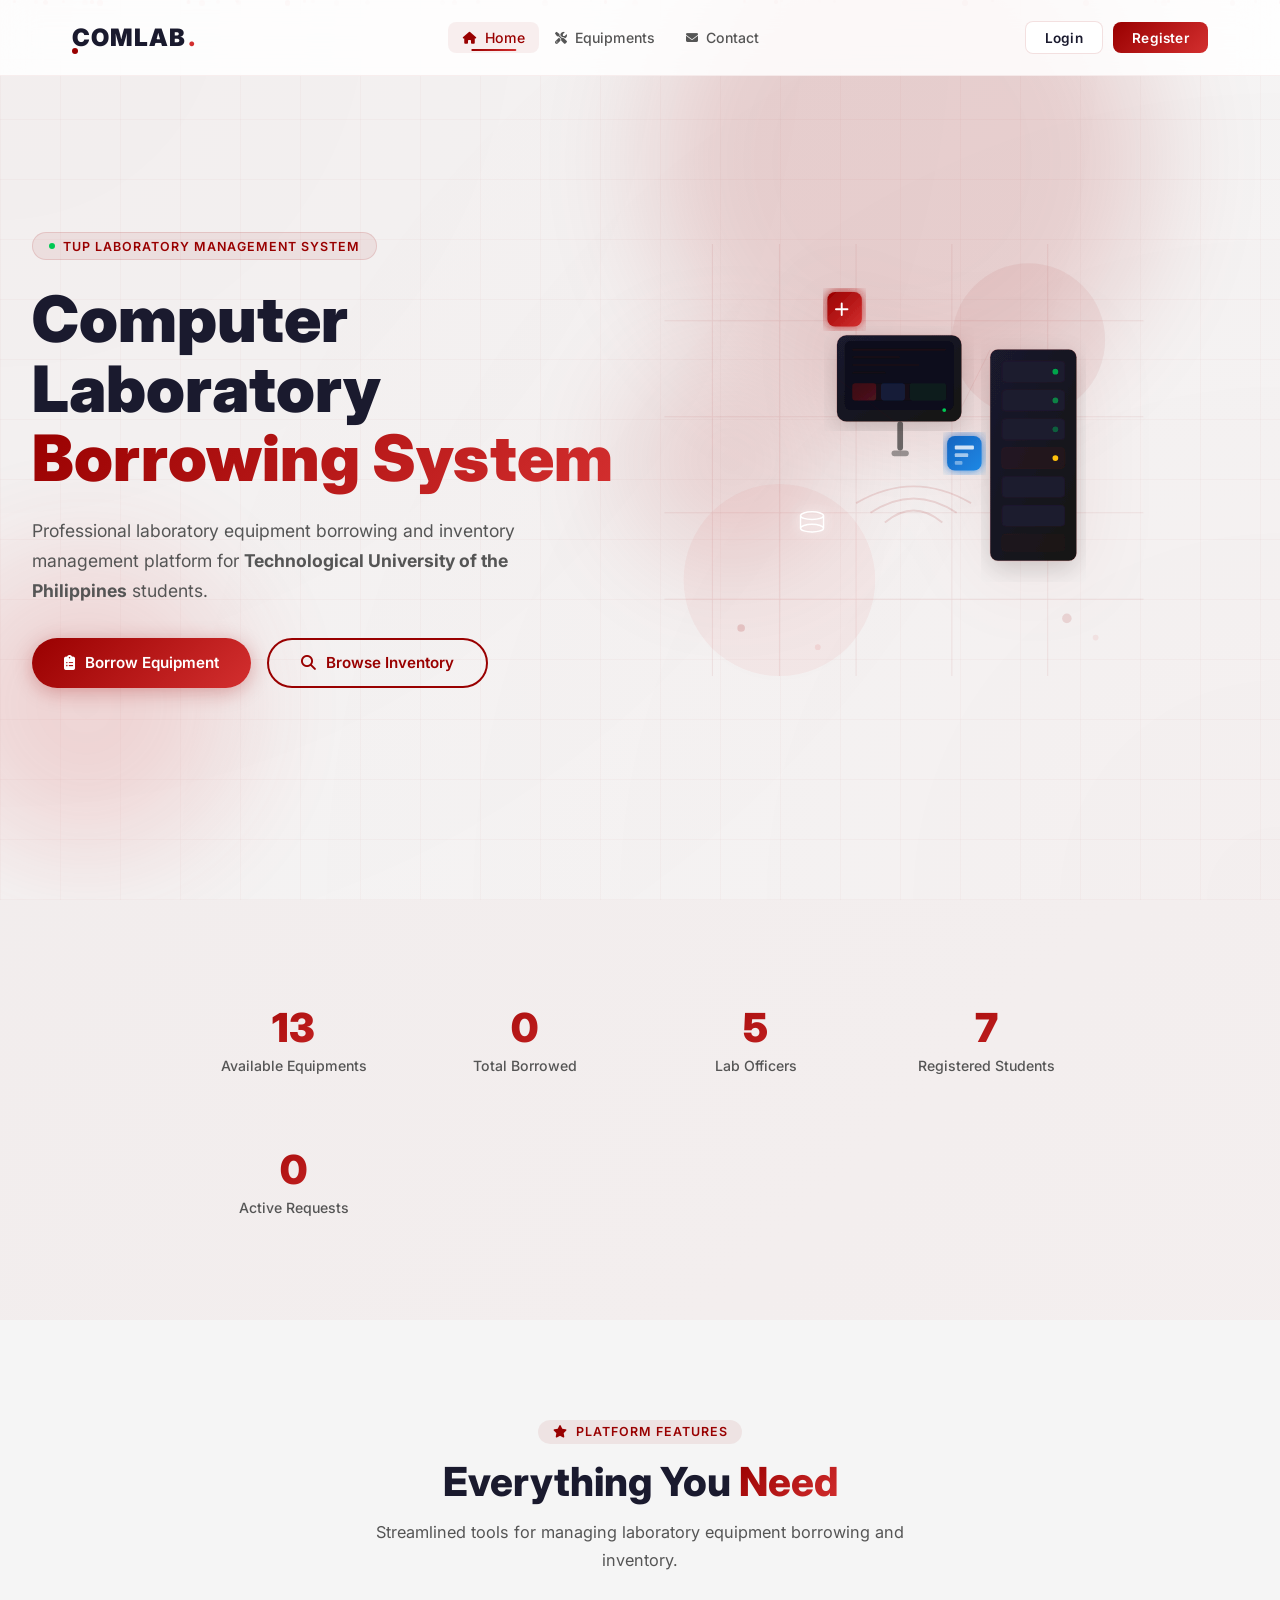
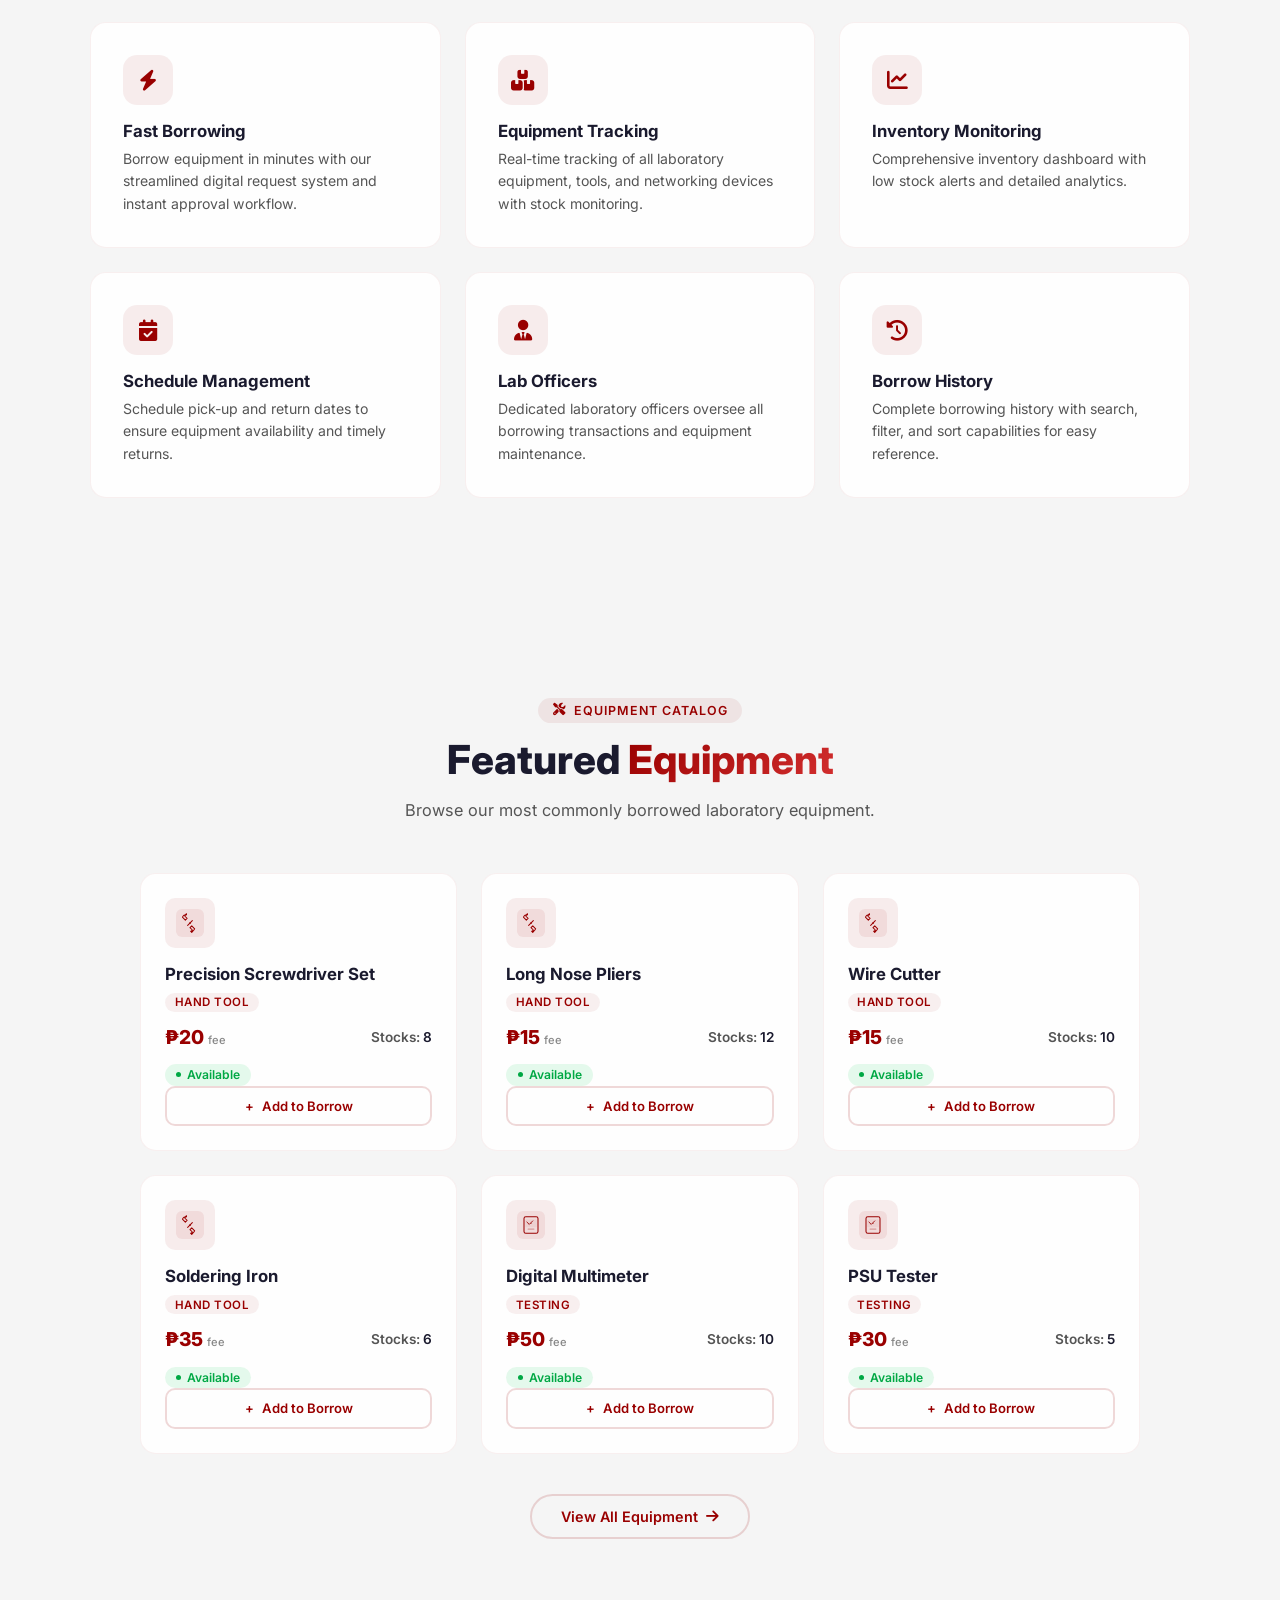
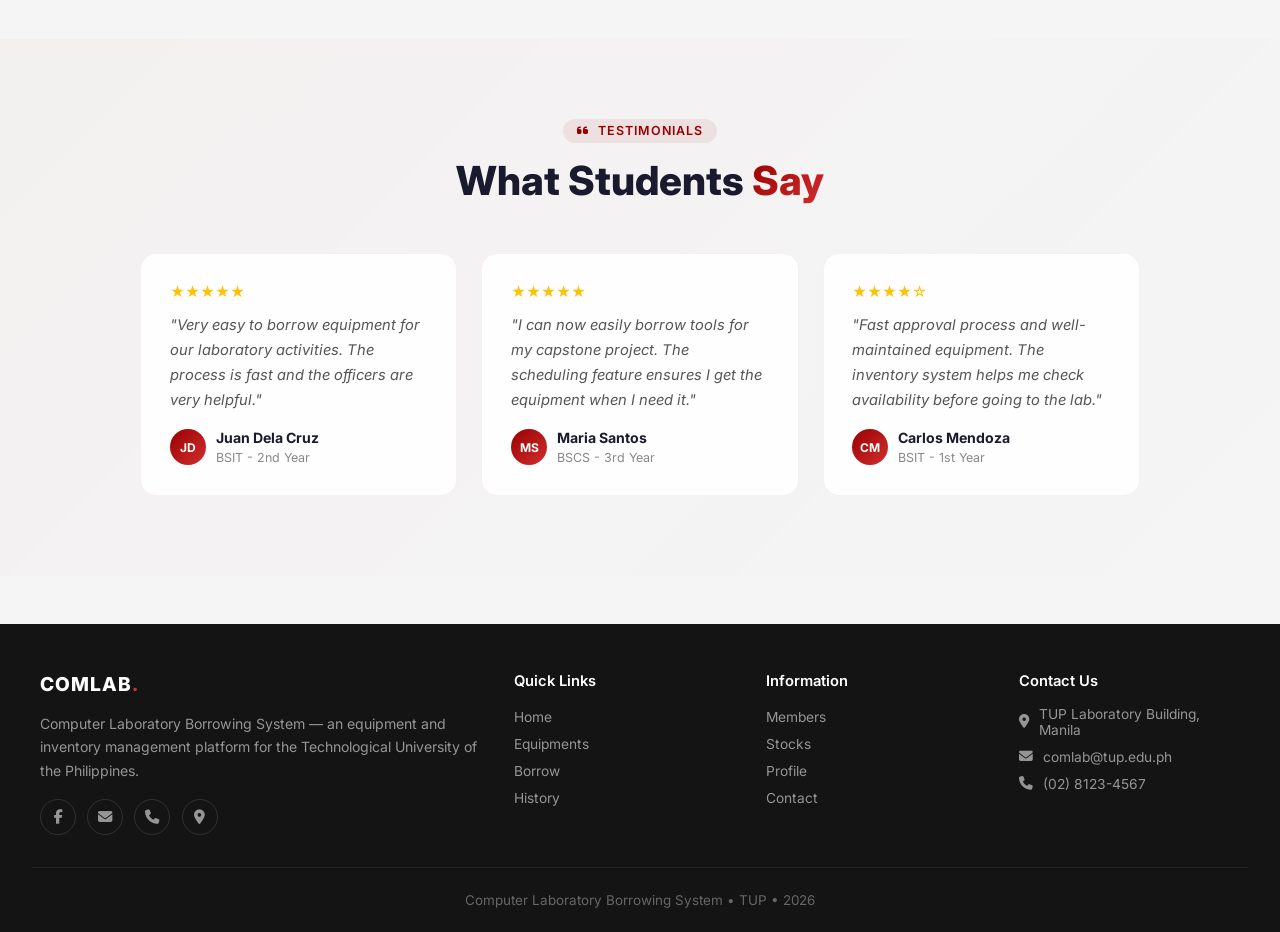
==== index.html @ 77e1fb32 "Premium navbar redesign: user dropdown, outline/filled buttons, no clock, nav-inner container" ====
<!DOCTYPE html>
<html lang="en">
<head>
  <meta charset="UTF-8" />
  <meta name="viewport" content="width=device-width, initial-scale=1.0" />
  <title>COMLAB - Computer Laboratory Borrowing System | TUP</title>
  <link rel="stylesheet" href="https://cdnjs.cloudflare.com/ajax/libs/font-awesome/6.5.1/css/all.min.css" />
  <link rel="stylesheet" href="css/style.css" />
  <link rel="stylesheet" href="css/animation.css" />
  <link rel="stylesheet" href="css/responsive.css" />
  <link rel="icon" type="image/svg+xml" href="data:image/svg+xml,<svg xmlns='http://www.w3.org/2000/svg' viewBox='0 0 32 32'><rect width='32' height='32' rx='6' fill='%23990000'/><text x='50%25' y='55%25' dominant-baseline='middle' text-anchor='middle' fill='white' font-size='18' font-weight='bold' font-family='Arial'>C</text></svg>" />
</head>
<body>
  <!-- LOADING SCREEN -->
  <div class="loading-screen">
    <div class="loading-logo">COMLAB<span>.</span></div>
    <div class="loading-bar-container"><div class="loading-bar"></div></div>
    <div class="loading-text">INITIALIZING SYSTEM...</div>
  </div>

  <!-- BACKGROUND -->
  <div class="circuit-bg"><div class="circuit-lines"></div></div>
  <div class="particles-container"></div>

  <!-- ===== NAVIGATION ===== -->
  <nav class="navbar">
    <div class="nav-inner">
      <a href="index.html" class="nav-logo">COMLAB<span>.</span></a>
      <ul class="nav-links" id="roleNav"></ul>
      <div class="nav-right">
        <button class="btn-login-outline" id="loginBtn">Login</button>
        <button class="btn-register-solid" id="registerBtn">Register</button>
        <div class="user-dropdown" id="userDropdown" style="display:none;">
          <button class="dropdown-trigger" id="dropdownTrigger">
            <span class="dropdown-avatar" id="userInitials">U</span>
            <span class="dropdown-name" id="userName">User</span>
            <i class="fas fa-chevron-down dropdown-chevron"></i>
          </button>
          <div class="dropdown-menu" id="dropdownMenu">
            <a class="dropdown-item" href="profile.html"><i class="fas fa-user"></i> Profile</a>
            <a class="dropdown-item" href="history.html"><i class="fas fa-history"></i> My History</a>
            <a class="dropdown-item" id="adminDashLink" href="admin.html" style="display:none;"><i class="fas fa-chart-pie"></i> Admin Dashboard</a>
            <div class="dropdown-divider"></div>
            <button class="dropdown-item danger" id="userLogout"><i class="fas fa-sign-out-alt"></i> Logout</button>
          </div>
        </div>
        <button class="nav-toggle" aria-label="Toggle menu"><span></span><span></span><span></span></button>
      </div>
    </div>
  </nav>

  <!-- ===== LOGIN MODAL ===== -->
  <div class="login-modal" id="loginModal">
    <div class="login-modal-content">
      <button class="login-close" id="loginClose">&times;</button>
      <div style="text-align:center;margin-bottom:1.2rem;">
        <div style="font-size:1.5rem;font-weight:900;letter-spacing:2px;">COMLAB<span style="color:var(--primary-light);">.</span></div>
        <p style="font-size:0.85rem;color:var(--text-secondary);margin-top:0.3rem;">Sign in to your account</p>
      </div>
      <div class="login-tabs">
        <button class="login-tab active" data-tab="student">Student</button>
        <button class="login-tab" data-tab="admin">Administrator</button>
      </div>
      <form class="login-form active" id="studentLoginForm">
        <div class="form-group"><label>TUP Student ID</label><input type="text" id="studentId" placeholder="e.g., TUP-23-1001" required /></div>
        <div class="form-group"><label>Password</label><input type="password" id="studentPassword" placeholder="Enter your password" required /></div>
        <div class="form-options"><label><input type="checkbox" checked /> Remember Me</label><a href="#">Forgot Password?</a></div>
        <div class="login-error" style="display:none;color:var(--danger);font-size:0.82rem;margin-bottom:0.8rem;text-align:center;"></div>
        <button type="submit" class="btn-submit" style="font-size:0.88rem;">Sign In <i class="fas fa-arrow-right"></i></button>
        <p style="text-align:center;font-size:0.78rem;color:var(--text-light);margin-top:0.8rem;">Demo: TUP-23-1001 / student123</p>
      </form>
      <form class="login-form" id="adminLoginForm">
        <div class="form-group"><label>Officer ID</label><input type="text" id="adminId" placeholder="e.g., ADMIN001" required /></div>
        <div class="form-group"><label>Password</label><input type="password" id="adminPassword" placeholder="Enter your password" required /></div>
        <div class="login-error" style="display:none;color:var(--danger);font-size:0.82rem;margin-bottom:0.8rem;text-align:center;"></div>
        <button type="submit" class="btn-submit" style="font-size:0.88rem;">Sign In <i class="fas fa-arrow-right"></i></button>
        <p style="text-align:center;font-size:0.78rem;color:var(--text-light);margin-top:0.8rem;">Demo: ADMIN001 / admin123</p>
      </form>
    </div>
  </div>

  <!-- ===== REGISTER MODAL ===== -->
  <div class="login-modal" id="registerModal">
    <div class="login-modal-content" style="max-width:520px;">
      <button class="login-close" id="registerClose">&times;</button>
      <div style="text-align:center;margin-bottom:1.2rem;">
        <div style="font-size:1.5rem;font-weight:900;letter-spacing:2px;">COMLAB<span style="color:var(--primary-light);">.</span></div>
        <p style="font-size:0.85rem;color:var(--text-secondary);margin-top:0.3rem;">Create your student account</p>
      </div>
      <form id="registerForm">
        <div style="display:grid;grid-template-columns:1fr 1fr;gap:0.6rem;">
          <div class="form-group"><label>First Name *</label><input type="text" name="firstName" placeholder="Juan" required /></div>
          <div class="form-group"><label>Middle Name</label><input type="text" name="middleName" placeholder="(optional)" /></div>
        </div>
        <div style="display:grid;grid-template-columns:1fr 1fr;gap:0.6rem;">
          <div class="form-group"><label>Last Name *</label><input type="text" name="lastName" placeholder="Dela Cruz" required /></div>
          <div class="form-group"><label>TUP Student ID *</label><input type="text" name="regStudentId" placeholder="TUP-23-1001" required /></div>
        </div>
        <div style="display:grid;grid-template-columns:1fr 1fr 1fr;gap:0.6rem;">
          <div class="form-group"><label>Course *</label><select name="course" required><option value="">Select</option><option>BSIT</option><option>BSCS</option><option>BSIS</option><option>BSCPE</option><option>BSECE</option></select></div>
          <div class="form-group"><label>Year Level *</label><select name="year" required><option value="">Select</option><option>1st Year</option><option>2nd Year</option><option>3rd Year</option><option>4th Year</option></select></div>
          <div class="form-group"><label>Section *</label><input type="text" name="section" placeholder="A" required /></div>
        </div>
        <div style="display:grid;grid-template-columns:1fr 1fr;gap:0.6rem;">
          <div class="form-group"><label>Email *</label><input type="email" name="email" placeholder="juandelacruz@tup.edu.ph" required /></div>
          <div class="form-group"><label>Contact Number *</label><input type="text" name="contact" placeholder="09123456789" required /></div>
        </div>
        <div style="display:grid;grid-template-columns:1fr 1fr;gap:0.6rem;">
          <div class="form-group"><label>Password *</label><input type="password" name="regPassword" placeholder="Create password" required /></div>
          <div class="form-group"><label>Confirm Password *</label><input type="password" name="regConfirmPassword" placeholder="Confirm password" required /></div>
        </div>
        <div class="login-error" id="registerError" style="display:none;color:var(--danger);font-size:0.82rem;margin-bottom:0.8rem;text-align:center;"></div>
        <button type="submit" class="btn-submit" style="font-size:0.88rem;">Create Account <i class="fas fa-user-plus"></i></button>
      </form>
    </div>
  </div>

  <!-- HERO (same as before) -->
  <section class="hero">
    <div class="hero-orb orb-1"></div>
    <div class="hero-orb orb-2"></div>
    <div class="hero-orb orb-3"></div>
    <div class="hero-content">
      <div class="hero-badge reveal"><span class="badge-dot"></span>TUP Laboratory Management System</div>
      <h1 class="hero-title reveal">Computer Laboratory<br /><span class="highlight">Borrowing System</span></h1>
      <p class="hero-subtitle reveal">Professional laboratory equipment borrowing and inventory management platform for <strong>Technological University of the Philippines</strong> students.</p>
      <div class="hero-buttons reveal">
        <a href="borrow.html" class="btn btn-primary btn-glow"><i class="fas fa-clipboard-list"></i> Borrow Equipment</a>
        <a href="equipments.html" class="btn btn-secondary"><i class="fas fa-search"></i> Browse Inventory</a>
      </div>
    </div>
    <div class="hero-illustration">
      <div class="ill-container">
        <img src="assets/hero-lab.svg" alt="Computer Laboratory" style="width:100%;height:100%;object-fit:contain;filter:drop-shadow(0 10px 40px rgba(153,0,0,0.08));" />
      </div>
    </div>
  </section>

  <!-- STATS, FEATURES, EQUIP PREVIEW, TESTIMONIALS (same as before) -->
  <section class="stats-section">
    <div class="stats-grid stagger-children">
      <div class="stat-item"><div class="stat-number"><span class="counter" data-target="15">0</span></div><div class="stat-label">Available Equipments</div></div>
      <div class="stat-item"><div class="stat-number"><span class="counter" data-target="0">0</span></div><div class="stat-label">Total Borrowed</div></div>
      <div class="stat-item"><div class="stat-number"><span class="counter" data-target="6">0</span></div><div class="stat-label">Lab Officers</div></div>
      <div class="stat-item"><div class="stat-number"><span class="counter" data-target="8">0</span></div><div class="stat-label">Registered Students</div></div>
      <div class="stat-item"><div class="stat-number"><span class="counter" data-target="0">0</span></div><div class="stat-label">Active Requests</div></div>
    </div>
  </section>

  <section class="features-section">
    <div class="section-header reveal"><div class="section-tag"><i class="fas fa-star"></i> Platform Features</div><h2 class="section-title">Everything You <span>Need</span></h2><p class="section-desc">Streamlined tools for managing laboratory equipment borrowing and inventory.</p></div>
    <div class="features-grid stagger-children">
      <div class="feature-card"><div class="fc-icon"><i class="fas fa-bolt"></i></div><h3>Fast Borrowing</h3><p>Borrow equipment in minutes with our streamlined digital request system and instant approval workflow.</p></div>
      <div class="feature-card"><div class="fc-icon"><i class="fas fa-boxes"></i></div><h3>Equipment Tracking</h3><p>Real-time tracking of all laboratory equipment, tools, and networking devices with stock monitoring.</p></div>
      <div class="feature-card"><div class="fc-icon"><i class="fas fa-chart-line"></i></div><h3>Inventory Monitoring</h3><p>Comprehensive inventory dashboard with low stock alerts and detailed analytics.</p></div>
      <div class="feature-card"><div class="fc-icon"><i class="fas fa-calendar-check"></i></div><h3>Schedule Management</h3><p>Schedule pick-up and return dates to ensure equipment availability and timely returns.</p></div>
      <div class="feature-card"><div class="fc-icon"><i class="fas fa-user-tie"></i></div><h3>Lab Officers</h3><p>Dedicated laboratory officers oversee all borrowing transactions and equipment maintenance.</p></div>
      <div class="feature-card"><div class="fc-icon"><i class="fas fa-history"></i></div><h3>Borrow History</h3><p>Complete borrowing history with search, filter, and sort capabilities for easy reference.</p></div>
    </div>
  </section>

  <section class="equip-preview">
    <div class="section-header reveal"><div class="section-tag"><i class="fas fa-tools"></i> Equipment Catalog</div><h2 class="section-title">Featured <span>Equipment</span></h2><p class="section-desc">Browse our most commonly borrowed laboratory equipment.</p></div>
    <div class="equip-preview-grid stagger-children" id="featuredEquipGrid"></div>
    <div style="text-align:center;" class="reveal"><a href="equipments.html" class="btn-view-more">View All Equipment <i class="fas fa-arrow-right"></i></a></div>
  </section>

  <section class="testimonials-section">
    <div class="section-header reveal"><div class="section-tag"><i class="fas fa-quote-left"></i> Testimonials</div><h2 class="section-title">What Students <span>Say</span></h2></div>
    <div class="testimonials-grid stagger-children">
      <div class="testimonial-card"><div class="stars">★★★★★</div><blockquote>"Very easy to borrow equipment for our laboratory activities. The process is fast and the officers are very helpful."</blockquote><div class="author"><div class="avatar">JD</div><div class="info"><strong>Juan Dela Cruz</strong><span>BSIT - 2nd Year</span></div></div></div>
      <div class="testimonial-card"><div class="stars">★★★★★</div><blockquote>"I can now easily borrow tools for my capstone project. The scheduling feature ensures I get the equipment when I need it."</blockquote><div class="author"><div class="avatar">MS</div><div class="info"><strong>Maria Santos</strong><span>BSCS - 3rd Year</span></div></div></div>
      <div class="testimonial-card"><div class="stars">★★★★☆</div><blockquote>"Fast approval process and well-maintained equipment. The inventory system helps me check availability before going to the lab."</blockquote><div class="author"><div class="avatar">CM</div><div class="info"><strong>Carlos Mendoza</strong><span>BSIT - 1st Year</span></div></div></div>
    </div>
  </section>

  <!-- MODAL -->
  <div class="modal-overlay" id="modalOverlay">
    <div class="modal-content"><div class="modal-icon">✓</div><h2 class="modal-title">Success!</h2><p class="modal-message">Operation completed successfully.</p><button class="modal-btn">Okay</button></div>
  </div>

  <!-- FOOTER -->
  <footer class="footer">
    <div class="footer-content">
      <div class="footer-col"><h3>COMLAB<span>.</span></h3><p>Computer Laboratory Borrowing System — an equipment and inventory management platform for the Technological University of the Philippines.</p><div class="footer-social"><a href="#" aria-label="Facebook"><i class="fab fa-facebook-f"></i></a><a href="#" aria-label="Email"><i class="fas fa-envelope"></i></a><a href="#" aria-label="Phone"><i class="fas fa-phone"></i></a><a href="#" aria-label="Location"><i class="fas fa-map-marker-alt"></i></a></div></div>
      <div class="footer-col"><h4>Quick Links</h4><ul><li><a href="index.html">Home</a></li><li><a href="equipments.html">Equipments</a></li><li><a href="borrow.html">Borrow</a></li><li><a href="history.html">History</a></li></ul></div>
      <div class="footer-col"><h4>Information</h4><ul><li><a href="members.html">Members</a></li><li><a href="stocks.html">Stocks</a></li><li><a href="profile.html">Profile</a></li><li><a href="#">Contact</a></li></ul></div>
      <div class="footer-col"><h4>Contact Us</h4><div class="footer-contact-item"><i class="fas fa-map-marker-alt"></i><span>TUP Laboratory Building, Manila</span></div><div class="footer-contact-item"><i class="fas fa-envelope"></i><span>comlab@tup.edu.ph</span></div><div class="footer-contact-item"><i class="fas fa-phone"></i><span>(02) 8123-4567</span></div></div>
    </div>
    <div class="footer-bottom"><p>Computer Laboratory Borrowing System &bull; TUP &bull; 2026</p></div>
  </footer>

  <script src="js/svg-loader.js"></script>
  <script src="js/effects.js"></script>
  <script src="js/inventory.js"></script>
  <script src="js/auth.js"></script>
  <script src="js/borrow.js"></script>
  <script src="js/app.js"></script>
  <script>
    document.addEventListener('DOMContentLoaded', async function() {
      await inventory.loadEquipments();
      const grid = document.getElementById('featuredEquipGrid');
      inventory.renderEquipments(grid, inventory.equipments.slice(0, 6));
      const stats = inventory.getStats();
      const pending = inventory.borrowHistory.filter(r => r.status === 'Pending').length;

      document.querySelectorAll('.stats-section .counter').forEach(c => {
        const id = c.closest('.stat-item')?.querySelector('.stat-label')?.textContent?.trim();
        let target = 0;
        if (id === 'Available Equipments') target = stats.available;
        else if (id === 'Total Borrowed') target = pending;
        else if (id === 'Lab Officers') target = 6;
        else if (id === 'Registered Students') target = 8;
        else if (id === 'Active Requests') target = pending;
        c.setAttribute('data-target', target);
      });

      document.querySelectorAll('.stats-section .counter').forEach(counter => {
        const target = parseInt(counter.getAttribute('data-target')) || 0;
        let current = 0, duration = 2000, start = performance.now();
        function update(now) {
          const elapsed = now - start, progress = Math.min(elapsed / duration, 1);
          const eased = 1 - Math.pow(1 - progress, 3);
          current = Math.floor(eased * target);
          counter.textContent = current.toLocaleString();
          if (progress < 1) requestAnimationFrame(update);
          else counter.textContent = target.toLocaleString();
        }
        requestAnimationFrame(update);
      });
    });
  </script>
</body>
</html>
---- css/style.css ----
/* ============================================
   COMPUTER LABORATORY BORROWING SYSTEM
   Main Stylesheet - Premium v2
   ============================================ */

@import url('https://fonts.googleapis.com/css2?family=Inter:wght@300;400;500;600;700;800;900&family=JetBrains+Mono:wght@400;500;600&display=swap');

:root {
  --primary: #990000;
  --primary-dark: #660000;
  --primary-light: #d32f2f;
  --primary-rgb: 153, 0, 0;
  --accent: #FFFFFF;
  --bg: #f5f5f5;
  --bg-dark: #141414;
  --card-bg: rgba(255, 255, 255, 0.88);
  --glass-bg: rgba(255, 255, 255, 0.12);
  --glass-border: rgba(255, 255, 255, 0.2);
  --glass-shadow: rgba(153, 0, 0, 0.12);
  --text-primary: #1a1a2e;
  --text-secondary: #555;
  --text-light: #888;
  --success: #00c853;
  --warning: #ffc107;
  --danger: #ff1744;
  --gradient-1: linear-gradient(135deg, #990000, #d32f2f);
  --gradient-2: linear-gradient(135deg, rgba(153, 0, 0, 0.9), rgba(211, 47, 47, 0.7));
  --gradient-dark: linear-gradient(135deg, #141414, #1a1a2e);
  --neon-red: rgba(153, 0, 0, 0.25);
  --transition: all 0.3s cubic-bezier(0.4, 0, 0.2, 1);
  --radius: 16px;
  --radius-sm: 10px;
  --radius-xs: 6px;
  --shadow-sm: 0 2px 8px rgba(0,0,0,0.06);
  --shadow-md: 0 4px 20px rgba(0,0,0,0.08);
  --shadow-lg: 0 8px 40px rgba(0,0,0,0.1);
  --shadow-glow: 0 4px 25px rgba(153, 0, 0, 0.25);
}

* {
  margin: 0;
  padding: 0;
  box-sizing: border-box;
}

html {
  scroll-behavior: smooth;
}

body {
  font-family: 'Inter', sans-serif;
  background: var(--bg);
  color: var(--text-primary);
  overflow-x: hidden;
  min-height: 100vh;
}

/* ===== LOADING SCREEN ===== */
.loading-screen {
  position: fixed;
  top: 0;
  left: 0;
  width: 100%;
  height: 100%;
  background: var(--bg-dark);
  display: flex;
  flex-direction: column;
  justify-content: center;
  align-items: center;
  z-index: 99999;
  transition: opacity 0.6s ease, visibility 0.6s ease;
}
.loading-screen.hidden {
  opacity: 0;
  visibility: hidden;
  pointer-events: none;
}
.loading-logo {
  font-size: 2.5rem;
  font-weight: 900;
  color: var(--accent);
  margin-bottom: 2rem;
  letter-spacing: 4px;
}
.loading-logo span {
  color: var(--primary-light);
}
.loading-bar-container {
  width: 280px;
  height: 4px;
  background: rgba(255,255,255,0.08);
  border-radius: 4px;
  overflow: hidden;
}
.loading-bar {
  height: 100%;
  width: 0%;
  background: var(--gradient-1);
  border-radius: 4px;
  animation: loadingProgress 1.8s ease-in-out forwards;
}
.loading-text {
  color: rgba(255,255,255,0.5);
  font-size: 0.85rem;
  margin-top: 1rem;
  font-weight: 300;
  letter-spacing: 2px;
}

/* ===== BACKGROUND EFFECTS ===== */
.circuit-bg {
  position: fixed;
  top: 0;
  left: 0;
  width: 100%;
  height: 100%;
  z-index: -1;
  pointer-events: none;
  overflow: hidden;
}
.circuit-bg::before {
  content: '';
  position: absolute;
  top: -50%;
  left: -50%;
  width: 200%;
  height: 200%;
  background-image:
    radial-gradient(circle at 25% 25%, rgba(var(--primary-rgb), 0.03) 0%, transparent 50%),
    radial-gradient(circle at 75% 75%, rgba(211, 47, 47, 0.03) 0%, transparent 50%);
  animation: circuitDrift 20s linear infinite;
}
.circuit-lines {
  position: absolute;
  inset: 0;
  background-image:
    linear-gradient(90deg, rgba(var(--primary-rgb), 0.025) 1px, transparent 1px),
    linear-gradient(0deg, rgba(var(--primary-rgb), 0.025) 1px, transparent 1px);
  background-size: 60px 60px;
}
.particles-container {
  position: fixed;
  inset: 0;
  z-index: -1;
  pointer-events: none;
}
.particle {
  position: absolute;
  width: 4px;
  height: 4px;
  background: var(--primary-light);
  border-radius: 50%;
  opacity: 0.25;
  animation: floatParticle linear infinite;
}

/* ===== NAVIGATION ===== */
.navbar {
  position: fixed;
  top: 0;
  left: 0;
  width: 100%;
  z-index: 1000;
  height: 76px;
  display: flex;
  align-items: center;
  justify-content: center;
  backdrop-filter: blur(18px);
  -webkit-backdrop-filter: blur(18px);
  background: rgba(255,255,255,0.85);
  border-bottom: 1px solid rgba(var(--primary-rgb), 0.06);
  transition: background 0.3s ease, box-shadow 0.3s ease;
}
.navbar.scrolled {
  background: rgba(255,255,255,0.92);
  box-shadow: 0 1px 30px rgba(0,0,0,0.06);
}

.nav-inner {
  width: 100%;
  max-width: 1200px;
  padding: 0 2rem;
  display: flex;
  align-items: center;
  justify-content: space-between;
  height: 100%;
}

.nav-logo {
  font-size: 1.5rem;
  font-weight: 900;
  color: var(--text-primary);
  letter-spacing: 1px;
  text-decoration: none;
  display: flex;
  align-items: center;
  gap: 2px;
  position: relative;
  transition: var(--transition);
}
.nav-logo span { color: var(--primary-light); }
.nav-logo::after {
  content: '';
  position: absolute;
  bottom: -2px;
  left: 0;
  width: 6px; height: 6px;
  background: var(--primary);
  border-radius: 50%;
  animation: pulse-dot 2s ease-in-out infinite;
  transition: var(--transition);
}
.nav-logo:hover::after {
  box-shadow: 0 0 12px rgba(var(--primary-rgb), 0.5);
}

.nav-links {
  display: flex;
  list-style: none;
  gap: 2px;
  margin: 0;
  padding: 0;
}
.nav-links li { margin: 0; }
.nav-links a {
  color: var(--text-secondary);
  text-decoration: none;
  font-size: 0.88rem;
  font-weight: 500;
  padding: 0.45rem 0.9rem;
  border-radius: 8px;
  transition: background 0.2s ease, color 0.2s ease;
  position: relative;
  display: flex;
  align-items: center;
  gap: 4px;
}
.nav-links a::after {
  content: '';
  position: absolute;
  bottom: 2px;
  left: 50%;
  transform: translateX(-50%);
  width: 0;
  height: 2px;
  background: var(--gradient-1);
  transition: width 0.25s ease;
  border-radius: 2px;
}
.nav-links a:hover::after,
.nav-links a.active::after { width: 50%; }
.nav-links a:hover,
.nav-links a.active {
  color: var(--primary);
  background: rgba(var(--primary-rgb), 0.06);
}

.nav-right {
  display: flex;
  align-items: center;
  gap: 10px;
  flex-shrink: 0;
}

.btn-login-outline {
  padding: 0.45rem 1.2rem;
  background: white;
  color: var(--text-primary);
  border: 1.5px solid rgba(var(--primary-rgb), 0.12);
  border-radius: 8px;
  font-size: 0.85rem;
  font-weight: 600;
  cursor: pointer;
  transition: all 0.2s ease;
  font-family: 'Inter', sans-serif;
  letter-spacing: 0.2px;
}
.btn-login-outline:hover {
  border-color: var(--primary);
  color: var(--primary);
  box-shadow: 0 2px 8px rgba(var(--primary-rgb), 0.08);
}

.btn-register-solid {
  padding: 0.45rem 1.2rem;
  background: var(--gradient-1);
  color: white;
  border: none;
  border-radius: 8px;
  font-size: 0.85rem;
  font-weight: 600;
  cursor: pointer;
  transition: all 0.2s ease;
  font-family: 'Inter', sans-serif;
  letter-spacing: 0.2px;
}
.btn-register-solid:hover {
  transform: translateY(-1px);
  box-shadow: 0 4px 15px rgba(var(--primary-rgb), 0.3);
}

/* ===== USER DROPDOWN ===== */
.user-dropdown {
  position: relative;
}
.dropdown-trigger {
  display: flex;
  align-items: center;
  gap: 8px;
  padding: 0.3rem 0.3rem 0.3rem 0.3rem;
  background: rgba(var(--primary-rgb), 0.06);
  border: none;
  border-radius: 50px;
  cursor: pointer;
  transition: background 0.2s ease;
  font-family: 'Inter', sans-serif;
}
.dropdown-trigger:hover {
  background: rgba(var(--primary-rgb), 0.1);
}
.dropdown-avatar {
  width: 30px;
  height: 30px;
  border-radius: 50%;
  background: var(--gradient-1);
  display: flex;
  align-items: center;
  justify-content: center;
  color: white;
  font-size: 0.7rem;
  font-weight: 700;
  flex-shrink: 0;
  overflow: hidden;
}
.dropdown-name {
  font-size: 0.85rem;
  font-weight: 600;
  color: var(--text-primary);
  max-width: 100px;
  overflow: hidden;
  text-overflow: ellipsis;
  white-space: nowrap;
}
.dropdown-chevron {
  font-size: 0.65rem;
  color: var(--text-light);
  margin-right: 6px;
  transition: transform 0.25s ease;
}
.dropdown-trigger.open .dropdown-chevron {
  transform: rotate(180deg);
}

.dropdown-menu {
  position: absolute;
  top: calc(100% + 8px);
  right: 0;
  min-width: 200px;
  background: white;
  border-radius: 12px;
  box-shadow: 0 10px 40px rgba(0,0,0,0.12);
  border: 1px solid rgba(var(--primary-rgb), 0.06);
  padding: 0.4rem;
  opacity: 0;
  visibility: hidden;
  transform: translateY(-6px);
  transition: all 0.2s ease;
  z-index: 1001;
}
.dropdown-menu.open {
  opacity: 1;
  visibility: visible;
  transform: translateY(0);
}
.dropdown-item {
  display: flex;
  align-items: center;
  gap: 10px;
  padding: 0.6rem 0.8rem;
  border-radius: 8px;
  font-size: 0.85rem;
  color: var(--text-secondary);
  text-decoration: none;
  transition: all 0.15s ease;
  cursor: pointer;
  border: none;
  background: none;
  width: 100%;
  font-family: 'Inter', sans-serif;
  font-weight: 500;
  text-align: left;
}
.dropdown-item i {
  width: 18px;
  text-align: center;
  font-size: 0.85rem;
  color: var(--text-light);
  transition: color 0.15s ease;
}
.dropdown-item:hover {
  background: rgba(var(--primary-rgb), 0.06);
  color: var(--primary);
}
.dropdown-item:hover i {
  color: var(--primary);
}
.dropdown-item.danger {
  color: var(--danger);
}
.dropdown-item.danger i {
  color: var(--danger);
}
.dropdown-item.danger:hover {
  background: rgba(255,23,68,0.06);
}
.dropdown-divider {
  height: 1px;
  background: rgba(var(--primary-rgb), 0.06);
  margin: 0.3rem 0.5rem;
}

.nav-toggle {
  display: none;
  flex-direction: column;
  cursor: pointer;
  gap: 5px;
  background: none;
  border: none;
  padding: 4px;
  margin-left: 4px;
}
.nav-toggle span {
  width: 22px; height: 2px;
  background: var(--text-primary);
  border-radius: 2px;
  transition: all 0.25s ease;
}
.nav-toggle.active span:nth-child(1) { transform: rotate(45deg) translate(5px, 5px); }
.nav-toggle.active span:nth-child(2) { opacity: 0; }
.nav-toggle.active span:nth-child(3) { transform: rotate(-45deg) translate(5px, -5px); }

/* ===== LOGIN MODAL ===== */
.login-modal {
  position: fixed;
  inset: 0;
  background: rgba(0,0,0,0.6);
  backdrop-filter: blur(12px);
  -webkit-backdrop-filter: blur(12px);
  z-index: 10000;
  display: none;
  align-items: center;
  justify-content: center;
  animation: fadeIn 0.3s ease;
}
.login-modal.active { display: flex; }

.login-modal-content {
  background: rgba(255,255,255,0.92);
  backdrop-filter: blur(24px);
  border-radius: 24px;
  padding: 2.5rem;
  width: 90%;
  max-width: 420px;
  box-shadow: 0 24px 80px rgba(0,0,0,0.25);
  animation: modalSlideIn 0.35s ease;
  position: relative;
  border: 1px solid rgba(255,255,255,0.3);
}

.login-close {
  position: absolute;
  top: 1rem;
  right: 1.2rem;
  background: none;
  border: none;
  font-size: 1.3rem;
  color: var(--text-light);
  cursor: pointer;
  transition: var(--transition);
  line-height: 1;
}
.login-close:hover { color: var(--primary); transform: rotate(90deg); }

.login-tabs {
  display: flex;
  gap: 0.5rem;
  margin-bottom: 1.5rem;
  background: rgba(var(--primary-rgb), 0.05);
  padding: 0.35rem;
  border-radius: 12px;
}
.login-tab {
  flex: 1;
  padding: 0.6rem;
  text-align: center;
  border: none;
  border-radius: 10px;
  font-size: 0.85rem;
  font-weight: 600;
  cursor: pointer;
  transition: var(--transition);
  background: transparent;
  color: var(--text-secondary);
  font-family: 'Inter', sans-serif;
}
.login-tab.active {
  background: white;
  color: var(--primary);
  box-shadow: var(--shadow-sm);
}

.login-form { display: none; }
.login-form.active { display: block; }
.login-form .form-group { margin-bottom: 1rem; }
.login-form .form-group label {
  display: block;
  font-size: 0.78rem;
  font-weight: 600;
  color: var(--text-secondary);
  margin-bottom: 0.3rem;
  text-transform: uppercase;
  letter-spacing: 0.5px;
}
.login-form .form-group input {
  width: 100%;
  padding: 0.7rem 1rem;
  border: 1.5px solid rgba(var(--primary-rgb), 0.1);
  border-radius: 10px;
  font-size: 0.9rem;
  font-family: 'Inter', sans-serif;
  transition: var(--transition);
  background: rgba(255,255,255,0.8);
}
.login-form .form-group input:focus {
  outline: none;
  border-color: var(--primary);
  box-shadow: 0 0 0 3px rgba(var(--primary-rgb), 0.08);
}

.login-form .form-options {
  display: flex;
  justify-content: space-between;
  align-items: center;
  margin-bottom: 1rem;
  font-size: 0.82rem;
}
.login-form .form-options label {
  display: flex;
  align-items: center;
  gap: 6px;
  color: var(--text-secondary);
  cursor: pointer;
}
.login-form .form-options a {
  color: var(--primary);
  text-decoration: none;
  font-weight: 500;
}
.login-form .form-options a:hover { text-decoration: underline; }

/* ===== HERO SECTION ===== */
.hero {
  min-height: 100vh;
  display: flex;
  align-items: center;
  padding: 100px 2rem 80px;
  position: relative;
  overflow: hidden;
}

/* Floating orbs */
.hero-orb {
  position: absolute;
  border-radius: 50%;
  pointer-events: none;
  filter: blur(60px);
  opacity: 0.15;
}
.hero-orb.orb-1 {
  width: 500px; height: 500px;
  top: -10%; right: 10%;
  background: var(--primary);
  animation: orbFloat 8s ease-in-out infinite;
}
.hero-orb.orb-2 {
  width: 300px; height: 300px;
  bottom: 5%; left: -5%;
  background: #d32f2f;
  animation: orbFloat 10s ease-in-out infinite reverse;
}
.hero-orb.orb-3 {
  width: 200px; height: 200px;
  top: 40%; right: 35%;
  background: #990000;
  animation: orbFloat 6s ease-in-out infinite 1s;
}

.hero-content {
  flex: 1;
  max-width: 600px;
  position: relative;
  z-index: 2;
}

.hero-badge {
  display: inline-flex;
  align-items: center;
  gap: 8px;
  padding: 0.35rem 1rem;
  background: rgba(var(--primary-rgb), 0.07);
  border: 1px solid rgba(var(--primary-rgb), 0.12);
  border-radius: 50px;
  font-size: 0.78rem;
  font-weight: 600;
  color: var(--primary);
  margin-bottom: 1.5rem;
  text-transform: uppercase;
  letter-spacing: 1px;
}
.hero-badge .badge-dot {
  width: 6px; height: 6px;
  background: var(--success);
  border-radius: 50%;
  animation: pulse-dot 2s ease-in-out infinite;
}

.hero-title {
  font-size: 4rem;
  font-weight: 900;
  line-height: 1.08;
  margin-bottom: 0.5rem;
  color: var(--text-primary);
}
.hero-title .highlight {
  background: var(--gradient-1);
  -webkit-background-clip: text;
  -webkit-text-fill-color: transparent;
  background-clip: text;
}

.hero-subtitle {
  font-size: 1.1rem;
  color: var(--text-secondary);
  line-height: 1.7;
  margin: 1.5rem 0 2rem;
  max-width: 520px;
}

.hero-buttons {
  display: flex;
  gap: 1rem;
  flex-wrap: wrap;
}

.btn {
  display: inline-flex;
  align-items: center;
  gap: 10px;
  padding: 0.85rem 2rem;
  border-radius: 50px;
  font-size: 0.95rem;
  font-weight: 600;
  text-decoration: none;
  cursor: pointer;
  border: none;
  transition: var(--transition);
  position: relative;
  overflow: hidden;
  font-family: 'Inter', sans-serif;
}
.btn-primary {
  background: var(--gradient-1);
  color: white;
  box-shadow: 0 4px 20px rgba(var(--primary-rgb), 0.3);
}
.btn-primary:hover {
  transform: translateY(-3px);
  box-shadow: 0 8px 30px rgba(var(--primary-rgb), 0.4);
}
.btn-primary::before {
  content: '';
  position: absolute;
  top: 0; left: -100%;
  width: 100%; height: 100%;
  background: linear-gradient(90deg, transparent, rgba(255,255,255,0.2), transparent);
  transition: 0.5s;
}
.btn-primary:hover::before { left: 100%; }

.btn-secondary {
  background: transparent;
  color: var(--primary);
  border: 2px solid var(--primary);
}
.btn-secondary:hover {
  background: var(--primary);
  color: white;
  transform: translateY(-3px);
  box-shadow: 0 8px 25px rgba(var(--primary-rgb), 0.2);
}

.btn-glow { position: relative; }
.btn-glow::after {
  content: '';
  position: absolute;
  top: -2px; left: -2px; right: -2px; bottom: -2px;
  background: var(--gradient-1);
  border-radius: 52px;
  z-index: -1;
  filter: blur(10px);
  opacity: 0;
  transition: var(--transition);
}
.btn-glow:hover::after { opacity: 0.5; }

/* ===== HERO ILLUSTRATION ===== */
.hero-illustration {
  flex: 0 0 480px;
  margin-left: 2rem;
  position: relative;
  z-index: 2;
  height: 500px;
  display: flex;
  align-items: center;
  justify-content: center;
}

.ill-container {
  position: relative;
  width: 100%;
  height: 100%;
  display: flex;
  align-items: center;
  justify-content: center;
}

/* Floating monitor */
.ill-monitor {
  width: 260px;
  height: 170px;
  background: linear-gradient(135deg, rgba(20,20,20,0.95), rgba(30,30,30,0.9));
  border-radius: 16px;
  border: 1px solid rgba(var(--primary-rgb), 0.15);
  position: relative;
  display: flex;
  align-items: center;
  justify-content: center;
  animation: float 5s ease-in-out infinite;
  box-shadow: 0 20px 60px rgba(0,0,0,0.15);
}
.ill-monitor::before {
  content: '';
  position: absolute;
  bottom: -6px;
  left: 50%;
  transform: translateX(-50%);
  width: 40px;
  height: 6px;
  background: rgba(20,20,20,0.8);
  border-radius: 0 0 4px 4px;
}
.ill-monitor::after {
  content: '';
  position: absolute;
  bottom: -12px;
  left: 50%;
  transform: translateX(-50%);
  width: 80px;
  height: 6px;
  background: rgba(20,20,20,0.6);
  border-radius: 4px;
}
.ill-screen {
  width: 88%;
  height: 82%;
  background: linear-gradient(135deg, #0a0a1a, #1a0a0a);
  border-radius: 8px;
  border: 1px solid rgba(var(--primary-rgb), 0.1);
  display: flex;
  flex-direction: column;
  align-items: center;
  justify-content: center;
  gap: 8px;
  overflow: hidden;
  position: relative;
}
.ill-screen::before {
  content: '';
  position: absolute;
  inset: 0;
  background: radial-gradient(circle at 30% 40%, rgba(var(--primary-rgb), 0.08), transparent 60%);
}
.ill-screen-grid {
  display: grid;
  grid-template-columns: repeat(3,1fr);
  gap: 4px;
  width: 80%;
  z-index: 1;
}
.ill-screen-grid span {
  height: 12px;
  background: rgba(var(--primary-rgb), 0.12);
  border-radius: 2px;
  animation: pulseGrid 3s ease-in-out infinite;
}
.ill-screen-grid span:nth-child(2) { animation-delay: 0.3s; }
.ill-screen-grid span:nth-child(3) { animation-delay: 0.6s; }
.ill-screen-grid span:nth-child(4) { animation-delay: 0.9s; }
.ill-screen-grid span:nth-child(5) { animation-delay: 1.2s; }
.ill-screen-grid span:nth-child(6) { animation-delay: 1.5s; }
.ill-screen-line {
  width: 70%;
  height: 3px;
  background: rgba(var(--primary-rgb), 0.15);
  border-radius: 2px;
  z-index: 1;
  margin-top: 4px;
}

/* ===== HERO ILLUSTRATION (SVG) ===== */
.hero-illustration .ill-container {
  position: relative;
  width: 100%;
  height: 100%;
  display: flex;
  align-items: center;
  justify-content: center;
}

/* ===== FEATURE CARDS ===== */
.features-section {
  padding: 100px 2rem;
  position: relative;
}
.features-grid {
  display: grid;
  grid-template-columns: repeat(auto-fill, minmax(300px, 1fr));
  gap: 1.5rem;
  max-width: 1100px;
  margin: 0 auto;
}

.feature-card {
  background: var(--card-bg);
  backdrop-filter: blur(12px);
  border: 1px solid rgba(var(--primary-rgb), 0.06);
  border-radius: var(--radius);
  padding: 2rem;
  transition: var(--transition);
  position: relative;
  overflow: hidden;
}
.feature-card::before {
  content: '';
  position: absolute;
  top: 0;
  left: 0;
  width: 100%;
  height: 3px;
  background: var(--gradient-1);
  transform: scaleX(0);
  transform-origin: left;
  transition: transform 0.4s ease;
}
.feature-card:hover::before { transform: scaleX(1); }
.feature-card:hover {
  transform: translateY(-6px);
  box-shadow: 0 12px 40px rgba(var(--primary-rgb), 0.08);
}
.feature-card .fc-icon {
  width: 50px; height: 50px;
  border-radius: 14px;
  background: rgba(var(--primary-rgb), 0.07);
  display: flex;
  align-items: center;
  justify-content: center;
  font-size: 1.3rem;
  color: var(--primary);
  margin-bottom: 1rem;
  transition: var(--transition);
}
.feature-card:hover .fc-icon {
  background: var(--gradient-1);
  color: white;
  transform: scale(1.1) rotate(-5deg);
}
.feature-card h3 {
  font-size: 1.05rem;
  font-weight: 700;
  margin-bottom: 0.4rem;
}
.feature-card p {
  font-size: 0.88rem;
  color: var(--text-secondary);
  line-height: 1.6;
}

/* ===== STATISTICS SECTION ===== */
.stats-section {
  padding: 80px 2rem;
  background: linear-gradient(135deg, rgba(var(--primary-rgb), 0.03), rgba(211,47,47,0.03));
  position: relative;
}
.stats-grid {
  display: grid;
  grid-template-columns: repeat(auto-fill, minmax(180px, 1fr));
  gap: 1.5rem;
  max-width: 900px;
  margin: 0 auto;
}
.stat-item {
  text-align: center;
  padding: 1.5rem;
}
.stat-item .stat-number {
  font-size: 2.5rem;
  font-weight: 900;
  background: var(--gradient-1);
  -webkit-background-clip: text;
  -webkit-text-fill-color: transparent;
  background-clip: text;
  line-height: 1.2;
}
.stat-item .stat-label {
  font-size: 0.88rem;
  color: var(--text-secondary);
  font-weight: 500;
  margin-top: 0.3rem;
}

/* ===== EQUIPMENT PREVIEW ===== */
.equip-preview {
  padding: 100px 2rem;
}
.equip-preview-grid {
  display: grid;
  grid-template-columns: repeat(auto-fill, minmax(280px, 1fr));
  gap: 1.5rem;
  max-width: 1000px;
  margin: 0 auto 2.5rem;
}

/* ===== TESTIMONIALS ===== */
.testimonials-section {
  padding: 80px 2rem;
  background: linear-gradient(135deg, rgba(var(--primary-rgb), 0.02), transparent);
}
.testimonials-grid {
  display: grid;
  grid-template-columns: repeat(auto-fill, minmax(300px, 1fr));
  gap: 1.5rem;
  max-width: 1000px;
  margin: 0 auto;
}
.testimonial-card {
  background: var(--card-bg);
  border-radius: var(--radius);
  padding: 1.8rem;
  border: 1px solid rgba(var(--primary-rgb), 0.06);
  transition: var(--transition);
}
.testimonial-card:hover {
  transform: translateY(-4px);
  box-shadow: var(--shadow-lg);
}
.testimonial-card .stars {
  color: #ffc107;
  font-size: 0.9rem;
  margin-bottom: 0.8rem;
}
.testimonial-card blockquote {
  font-size: 0.92rem;
  color: var(--text-secondary);
  line-height: 1.7;
  font-style: italic;
  margin-bottom: 1rem;
}
.testimonial-card .author {
  display: flex;
  align-items: center;
  gap: 10px;
}
.testimonial-card .author .avatar {
  width: 36px; height: 36px;
  border-radius: 50%;
  background: var(--gradient-1);
  display: flex;
  align-items: center;
  justify-content: center;
  color: white;
  font-size: 0.75rem;
  font-weight: 700;
}
.testimonial-card .author .info strong {
  display: block;
  font-size: 0.88rem;
}
.testimonial-card .author .info span {
  font-size: 0.78rem;
  color: var(--text-light);
}

/* ===== MODAL ===== */
.modal-overlay {
  position: fixed;
  inset: 0;
  background: rgba(0,0,0,0.5);
  backdrop-filter: blur(5px);
  z-index: 10000;
  display: none;
  align-items: center;
  justify-content: center;
  animation: fadeIn 0.3s ease;
}
.modal-overlay.active { display: flex; }
.modal-content {
  background: white;
  border-radius: var(--radius);
  padding: 2.5rem;
  max-width: 420px;
  width: 90%;
  text-align: center;
  box-shadow: 0 20px 60px rgba(0,0,0,0.2);
  animation: modalSlideIn 0.3s ease;
}
.modal-icon {
  width: 70px; height: 70px;
  border-radius: 50%;
  background: rgba(0,200,83,0.1);
  display: flex;
  align-items: center;
  justify-content: center;
  margin: 0 auto 1.2rem;
  font-size: 2rem;
  color: var(--success);
}
.modal-icon.error {
  background: rgba(255,23,68,0.1);
  color: var(--danger);
}
.modal-content h2 { font-size: 1.5rem; margin-bottom: 0.5rem; }
.modal-content p { color: var(--text-secondary); margin-bottom: 1.5rem; font-size: 0.95rem; }
.modal-btn {
  padding: 0.75rem 2rem;
  background: var(--gradient-1);
  color: white;
  border: none;
  border-radius: var(--radius-sm);
  font-size: 0.9rem;
  font-weight: 600;
  cursor: pointer;
  transition: var(--transition);
}
.modal-btn:hover {
  transform: translateY(-2px);
  box-shadow: 0 6px 20px rgba(var(--primary-rgb), 0.3);
}

/* ===== SECTION COMMON ===== */
.section {
  padding: 100px 2rem;
}
.section-header {
  text-align: center;
  margin-bottom: 3rem;
}
.section-tag {
  display: inline-flex;
  align-items: center;
  gap: 8px;
  padding: 0.3rem 0.9rem;
  background: rgba(var(--primary-rgb), 0.07);
  border-radius: 50px;
  font-size: 0.78rem;
  font-weight: 600;
  color: var(--primary);
  margin-bottom: 0.8rem;
  text-transform: uppercase;
  letter-spacing: 1px;
}
.section-title {
  font-size: 2.5rem;
  font-weight: 800;
  margin-bottom: 0.8rem;
}
.section-title span {
  background: var(--gradient-1);
  -webkit-background-clip: text;
  -webkit-text-fill-color: transparent;
  background-clip: text;
}
.section-desc {
  font-size: 1.02rem;
  color: var(--text-secondary);
  max-width: 600px;
  margin: 0 auto;
  line-height: 1.7;
}

/* ===== EQUIPMENT CARDS ===== */
.equipments-grid {
  display: grid;
  grid-template-columns: repeat(auto-fill, minmax(280px, 1fr));
  gap: 1.5rem;
  max-width: 1200px;
  margin: 0 auto;
}
.equip-card {
  background: var(--card-bg);
  backdrop-filter: blur(10px);
  border: 1px solid rgba(var(--primary-rgb), 0.06);
  border-radius: var(--radius);
  padding: 1.5rem;
  transition: var(--transition);
  position: relative;
  overflow: hidden;
  cursor: pointer;
}
.equip-card::before {
  content: '';
  position: absolute;
  top: 0; left: 0;
  width: 4px; height: 100%;
  background: var(--gradient-1);
  border-radius: 0 4px 4px 0;
  opacity: 0;
  transition: var(--transition);
}
.equip-card:hover::before { opacity: 1; }
.equip-card:hover {
  transform: translateY(-6px);
  box-shadow: 0 12px 40px rgba(var(--primary-rgb), 0.08);
}
.equip-card .card-icon {
  width: 50px; height: 50px;
  background: rgba(var(--primary-rgb), 0.07);
  border-radius: var(--radius-sm);
  display: flex;
  align-items: center;
  justify-content: center;
  font-size: 1.5rem;
  margin-bottom: 1rem;
}
.equip-card .card-icon i { color: var(--primary); }
.equip-card h3 { font-size: 1.05rem; font-weight: 700; margin-bottom: 0.4rem; }
.equip-card .category-tag {
  display: inline-block;
  padding: 0.15rem 0.6rem;
  background: rgba(var(--primary-rgb), 0.06);
  color: var(--primary);
  font-size: 0.72rem;
  font-weight: 600;
  border-radius: 50px;
  margin-bottom: 0.8rem;
  text-transform: uppercase;
  letter-spacing: 0.5px;
}
.equip-card .card-details {
  display: flex;
  justify-content: space-between;
  align-items: center;
  margin-bottom: 0.8rem;
  flex-wrap: wrap;
  gap: 0.5rem;
}
.equip-card .fee { font-size: 1.2rem; font-weight: 800; color: var(--primary); }
.equip-card .fee small { font-size: 0.7rem; font-weight: 500; color: var(--text-light); }
.equip-card .stocks { font-size: 0.85rem; font-weight: 600; color: var(--text-secondary); }
.equip-card .stocks span { color: var(--text-primary); }

.status-badge {
  display: inline-flex;
  align-items: center;
  gap: 6px;
  padding: 0.2rem 0.7rem;
  border-radius: 50px;
  font-size: 0.76rem;
  font-weight: 600;
}
.status-badge.available { background: rgba(0,200,83,0.1); color: #00a844; }
.status-badge.borrowed { background: rgba(255,193,7,0.15); color: #c79100; }
.status-badge.low-stock { background: rgba(255,23,68,0.1); color: var(--danger); }
.status-badge .status-dot { width: 5px; height: 5px; border-radius: 50%; background: currentColor; }

.equip-card .btn-add {
  width: 100%;
  padding: 0.65rem;
  background: transparent;
  color: var(--primary);
  border: 2px solid rgba(var(--primary-rgb), 0.15);
  border-radius: var(--radius-sm);
  font-size: 0.82rem;
  font-weight: 600;
  cursor: pointer;
  transition: var(--transition);
  display: flex;
  align-items: center;
  justify-content: center;
  gap: 8px;
  font-family: 'Inter', sans-serif;
}
.equip-card .btn-add:hover {
  background: var(--gradient-1);
  color: white;
  border-color: transparent;
  box-shadow: 0 4px 15px rgba(var(--primary-rgb), 0.2);
}

/* ===== FILTERS ===== */
.filter-bar {
  display: flex;
  justify-content: center;
  gap: 0.6rem;
  margin-bottom: 2.5rem;
  flex-wrap: wrap;
}
.filter-btn {
  padding: 0.45rem 1.1rem;
  border: 1.5px solid rgba(var(--primary-rgb), 0.12);
  border-radius: 50px;
  background: transparent;
  color: var(--text-secondary);
  font-size: 0.82rem;
  font-weight: 500;
  cursor: pointer;
  transition: var(--transition);
  font-family: 'Inter', sans-serif;
}
.filter-btn:hover,
.filter-btn.active {
  background: var(--gradient-1);
  color: white;
  border-color: transparent;
  box-shadow: 0 4px 15px rgba(var(--primary-rgb), 0.2);
}
.search-bar {
  max-width: 400px;
  margin: 0 auto 2rem;
  position: relative;
}
.search-bar input {
  width: 100%;
  padding: 0.75rem 1rem 0.75rem 2.8rem;
  border: 1.5px solid rgba(var(--primary-rgb), 0.08);
  border-radius: 50px;
  font-size: 0.88rem;
  font-family: 'Inter', sans-serif;
  background: white;
  transition: var(--transition);
}
.search-bar input:focus {
  outline: none;
  border-color: var(--primary);
  box-shadow: 0 0 0 3px rgba(var(--primary-rgb), 0.08);
}
.search-bar .search-icon {
  position: absolute;
  left: 1rem;
  top: 50%;
  transform: translateY(-50%);
  color: var(--text-light);
}

/* ===== BORROW FORM ===== */
.glass-card {
  background: var(--card-bg);
  backdrop-filter: blur(20px);
  -webkit-backdrop-filter: blur(20px);
  border: 1px solid rgba(var(--primary-rgb), 0.08);
  border-radius: var(--radius);
  padding: 2rem;
  box-shadow: 0 8px 40px rgba(var(--primary-rgb), 0.06);
  transition: var(--transition);
}
.glass-card:hover {
  box-shadow: 0 12px 50px rgba(var(--primary-rgb), 0.08);
  transform: translateY(-2px);
}
.card-header {
  display: flex;
  align-items: center;
  gap: 12px;
  margin-bottom: 1.5rem;
  padding-bottom: 1rem;
  border-bottom: 1px solid rgba(var(--primary-rgb), 0.08);
}
.card-header .icon {
  width: 40px; height: 40px;
  background: var(--gradient-1);
  border-radius: var(--radius-sm);
  display: flex;
  align-items: center;
  justify-content: center;
  color: white;
  font-size: 1.1rem;
}
.card-header h3 { font-size: 1.05rem; font-weight: 700; }

.form-group { margin-bottom: 1rem; }
.form-group label {
  display: block;
  font-size: 0.78rem;
  font-weight: 600;
  color: var(--text-secondary);
  margin-bottom: 0.3rem;
  text-transform: uppercase;
  letter-spacing: 0.5px;
}
.form-group input,
.form-group select,
.form-group textarea {
  width: 100%;
  padding: 0.65rem 0.9rem;
  border: 1.5px solid rgba(var(--primary-rgb), 0.08);
  border-radius: var(--radius-xs);
  font-size: 0.88rem;
  font-family: 'Inter', sans-serif;
  background: rgba(255,255,255,0.8);
  transition: var(--transition);
  color: var(--text-primary);
}
.form-group input:focus,
.form-group select:focus,
.form-group textarea:focus {
  outline: none;
  border-color: var(--primary);
  box-shadow: 0 0 0 3px rgba(var(--primary-rgb), 0.08);
}
.form-group textarea { resize: vertical; min-height: 60px; }
.form-group .input-fee {
  font-weight: 700;
  color: var(--primary);
  padding: 0.65rem 0.9rem;
  background: rgba(var(--primary-rgb), 0.04);
  border-radius: var(--radius-xs);
  border: 1.5px solid rgba(var(--primary-rgb), 0.08);
  font-size: 1rem;
}
.form-row { display: grid; grid-template-columns: 1fr 1fr; gap: 0.8rem; }

.btn-submit {
  width: 100%;
  padding: 0.85rem;
  background: var(--gradient-1);
  color: white;
  border: none;
  border-radius: var(--radius-sm);
  font-size: 0.92rem;
  font-weight: 700;
  cursor: pointer;
  transition: var(--transition);
  text-transform: uppercase;
  letter-spacing: 1px;
  margin-top: 0.3rem;
  position: relative;
  overflow: hidden;
  font-family: 'Inter', sans-serif;
}
.btn-submit:hover {
  transform: translateY(-2px);
  box-shadow: 0 8px 25px rgba(var(--primary-rgb), 0.3);
}
.btn-submit::before {
  content: '';
  position: absolute;
  top: 0; left: -100%;
  width: 100%; height: 100%;
  background: linear-gradient(90deg, transparent, rgba(255,255,255,0.15), transparent);
  transition: 0.5s;
}
.btn-submit:hover::before { left: 100%; }

/* ===== MEMBERS PAGE ===== */
.members-grid {
  display: grid;
  grid-template-columns: repeat(auto-fill, minmax(250px, 1fr));
  gap: 1.5rem;
  max-width: 1100px;
  margin: 0 auto;
}
.member-card {
  background: var(--card-bg);
  border-radius: var(--radius);
  padding: 2rem 1.5rem;
  text-align: center;
  border: 1px solid rgba(var(--primary-rgb), 0.06);
  transition: var(--transition);
}
.member-card:hover {
  transform: translateY(-6px);
  box-shadow: 0 12px 40px rgba(var(--primary-rgb), 0.08);
}
.member-avatar {
  width: 80px; height: 80px;
  border-radius: 50%;
  background: var(--gradient-1);
  display: flex;
  align-items: center;
  justify-content: center;
  margin: 0 auto 1rem;
  font-size: 2rem;
  color: white;
  font-weight: 700;
  position: relative;
}
.member-avatar .avatar-ring {
  position: absolute;
  top: -4px; left: -4px; right: -4px; bottom: -4px;
  border-radius: 50%;
  border: 2px solid rgba(var(--primary-rgb), 0.12);
  animation: spin 8s linear infinite;
}
.member-card h3 { font-size: 1.05rem; font-weight: 700; margin-bottom: 0.3rem; }
.member-card .role {
  display: inline-block;
  padding: 0.15rem 0.7rem;
  background: rgba(var(--primary-rgb), 0.07);
  color: var(--primary);
  font-size: 0.78rem;
  font-weight: 600;
  border-radius: 50px;
  margin-bottom: 0.8rem;
}
.member-card .contact {
  font-size: 0.84rem;
  color: var(--text-secondary);
  display: flex;
  align-items: center;
  justify-content: center;
  gap: 6px;
}

/* ===== STOCKS DASHBOARD ===== */
.stocks-dashboard {
  display: grid;
  grid-template-columns: repeat(auto-fill, minmax(240px, 1fr));
  gap: 1.5rem;
  max-width: 1000px;
  margin: 0 auto 3rem;
}
.stat-card {
  background: var(--card-bg);
  border-radius: var(--radius);
  padding: 1.5rem;
  border: 1px solid rgba(var(--primary-rgb), 0.06);
  transition: var(--transition);
}
.stat-card:hover {
  transform: translateY(-4px);
  box-shadow: 0 8px 30px rgba(var(--primary-rgb), 0.06);
}
.stat-card .stat-header {
  display: flex;
  justify-content: space-between;
  align-items: flex-start;
  margin-bottom: 1rem;
}
.stat-card .stat-icon {
  width: 45px; height: 45px;
  border-radius: var(--radius-sm);
  display: flex;
  align-items: center;
  justify-content: center;
  font-size: 1.2rem;
}
.stat-card .stat-icon.green { background: rgba(0,200,83,0.1); color: var(--success); }
.stat-card .stat-icon.red { background: rgba(255,23,68,0.1); color: var(--danger); }
.stat-card .stat-icon.yellow { background: rgba(255,193,7,0.15); color: #c79100; }
.stat-card .stat-icon.blue { background: rgba(33,150,243,0.1); color: #1e88e5; }
.stat-card .stat-label { font-size: 0.84rem; color: var(--text-secondary); font-weight: 500; margin-bottom: 0.3rem; }
.stat-card .stat-number { font-size: 2.2rem; font-weight: 800; color: var(--text-primary); line-height: 1; }
.stat-card .stat-number .counter { display: inline-block; }

/* ===== TABLE ===== */
.table-container {
  background: var(--card-bg);
  border-radius: var(--radius);
  padding: 1.5rem;
  border: 1px solid rgba(var(--primary-rgb), 0.06);
  overflow-x: auto;
  max-width: 1200px;
  margin: 0 auto;
}
.table-toolbar {
  display: flex;
  justify-content: space-between;
  align-items: center;
  gap: 1rem;
  margin-bottom: 1.2rem;
  flex-wrap: wrap;
}
.table-toolbar .table-search { position: relative; flex: 1; max-width: 300px; }
.table-toolbar .table-search input {
  width: 100%;
  padding: 0.55rem 1rem 0.55rem 2.5rem;
  border: 1.5px solid rgba(var(--primary-rgb), 0.08);
  border-radius: var(--radius-xs);
  font-size: 0.84rem;
  font-family: 'Inter', sans-serif;
  transition: var(--transition);
}
.table-toolbar .table-search input:focus {
  outline: none;
  border-color: var(--primary);
  box-shadow: 0 0 0 3px rgba(var(--primary-rgb), 0.06);
}
.table-toolbar .table-search .search-icon {
  position: absolute;
  left: 0.8rem;
  top: 50%;
  transform: translateY(-50%);
  color: var(--text-light);
}
.table-toolbar .table-controls { display: flex; gap: 0.5rem; align-items: center; }
.table-toolbar .table-controls select {
  padding: 0.45rem 0.7rem;
  border: 1.5px solid rgba(var(--primary-rgb), 0.08);
  border-radius: var(--radius-xs);
  font-size: 0.84rem;
  font-family: 'Inter', sans-serif;
  background: white;
  cursor: pointer;
}

table { width: 100%; border-collapse: collapse; }
thead th {
  padding: 0.75rem 1rem;
  text-align: left;
  font-size: 0.76rem;
  font-weight: 700;
  color: var(--text-secondary);
  text-transform: uppercase;
  letter-spacing: 0.5px;
  border-bottom: 2px solid rgba(var(--primary-rgb), 0.06);
  cursor: pointer;
  user-select: none;
  transition: var(--transition);
}
thead th:hover { color: var(--primary); }
thead th .sort-icon { margin-left: 4px; font-size: 0.7rem; }
tbody tr { transition: var(--transition); }
tbody tr:hover { background: rgba(var(--primary-rgb), 0.02); }
tbody td {
  padding: 0.75rem 1rem;
  font-size: 0.86rem;
  border-bottom: 1px solid rgba(var(--primary-rgb), 0.04);
  color: var(--text-primary);
}

.status-pill {
  display: inline-flex;
  align-items: center;
  gap: 5px;
  padding: 0.15rem 0.65rem;
  border-radius: 50px;
  font-size: 0.76rem;
  font-weight: 600;
}
.status-pill.pending { background: rgba(255,193,7,0.15); color: #c79100; }
.status-pill.approved { background: rgba(0,200,83,0.1); color: #00a844; }
.status-pill.returned { background: rgba(33,150,243,0.1); color: #1e88e5; }
.status-pill.overdue { background: rgba(255,23,68,0.1); color: var(--danger); }

/* ===== FOOTER ===== */
.footer {
  background: var(--bg-dark);
  color: rgba(255,255,255,0.8);
  padding: 3rem 2rem 1.5rem;
  margin-top: 3rem;
}
.footer-content {
  max-width: 1200px;
  margin: 0 auto;
  display: grid;
  grid-template-columns: 2fr 1fr 1fr 1fr;
  gap: 2rem;
  margin-bottom: 2rem;
}
.footer-col h3 { font-size: 1.2rem; font-weight: 800; color: white; margin-bottom: 1rem; letter-spacing: 1px; }
.footer-col h3 span { color: var(--primary-light); }
.footer-col p { font-size: 0.88rem; line-height: 1.7; color: rgba(255,255,255,0.55); }
.footer-col h4 { color: white; font-size: 0.92rem; font-weight: 600; margin-bottom: 1rem; }
.footer-col ul { list-style: none; }
.footer-col ul li { margin-bottom: 0.45rem; }
.footer-col ul li a { color: rgba(255,255,255,0.55); text-decoration: none; font-size: 0.86rem; transition: var(--transition); }
.footer-col ul li a:hover { color: var(--primary-light); }
.footer-contact-item {
  display: flex;
  align-items: center;
  gap: 10px;
  margin-bottom: 0.7rem;
  font-size: 0.86rem;
  color: rgba(255,255,255,0.55);
}
.footer-social { display: flex; gap: 0.7rem; margin-top: 1rem; }
.footer-social a {
  width: 36px; height: 36px;
  border-radius: 50%;
  border: 1px solid rgba(255,255,255,0.12);
  display: flex;
  align-items: center;
  justify-content: center;
  color: rgba(255,255,255,0.55);
  text-decoration: none;
  transition: var(--transition);
  font-size: 0.9rem;
}
.footer-social a:hover {
  background: var(--primary);
  border-color: var(--primary);
  color: white;
  transform: translateY(-3px);
}
.footer-bottom {
  text-align: center;
  padding-top: 1.5rem;
  border-top: 1px solid rgba(255,255,255,0.06);
  font-size: 0.84rem;
  color: rgba(255,255,255,0.35);
}

/* ===== PAGE HEADER ===== */
.container { max-width: 1200px; margin: 0 auto; }
.page-header {
  padding: 100px 2rem 40px;
  text-align: center;
  position: relative;
}
.page-header h1 { font-size: 2.5rem; font-weight: 800; margin-bottom: 0.4rem; }
.page-header h1 span {
  background: var(--gradient-1);
  -webkit-background-clip: text;
  -webkit-text-fill-color: transparent;
  background-clip: text;
}
.page-header p { color: var(--text-secondary); font-size: 1.02rem; }

/* ===== SCROLLBAR ===== */
::-webkit-scrollbar { width: 8px; }
::-webkit-scrollbar-track { background: var(--bg); }
::-webkit-scrollbar-thumb { background: rgba(var(--primary-rgb), 0.25); border-radius: 4px; }
::-webkit-scrollbar-thumb:hover { background: rgba(var(--primary-rgb), 0.4); }

/* ===== RIPPLE EFFECT ===== */
.ripple {
  position: absolute;
  border-radius: 50%;
  background: rgba(255,255,255,0.3);
  transform: scale(0);
  animation: rippleAnim 0.6s ease-out;
  pointer-events: none;
}

/* ===== VIEW MORE BTN ===== */
.btn-view-more {
  display: inline-flex;
  align-items: center;
  gap: 8px;
  padding: 0.75rem 1.8rem;
  background: transparent;
  color: var(--primary);
  border: 2px solid rgba(var(--primary-rgb), 0.15);
  border-radius: 50px;
  font-size: 0.9rem;
  font-weight: 600;
  text-decoration: none;
  transition: var(--transition);
  font-family: 'Inter', sans-serif;
}
.btn-view-more:hover {
  background: var(--primary);
  color: white;
  border-color: var(--primary);
  transform: translateY(-2px);
  box-shadow: 0 6px 20px rgba(var(--primary-rgb), 0.2);
}

/* ===== AVATAR UPLOAD ===== */
.profile-avatar-wrap {
  position: relative;
  display: inline-block;
  margin: 0 auto 1rem;
}
.profile-avatar-wrap .avatar-upload-btn {
  position: absolute;
  bottom: 4px;
  right: 4px;
  width: 32px;
  height: 32px;
  border-radius: 50%;
  background: var(--gradient-1);
  color: white;
  border: 2px solid white;
  cursor: pointer;
  display: flex;
  align-items: center;
  justify-content: center;
  font-size: 0.75rem;
  transition: var(--transition);
  box-shadow: 0 2px 10px rgba(var(--primary-rgb), 0.25);
}
.profile-avatar-wrap .avatar-upload-btn:hover {
  transform: scale(1.1);
  box-shadow: 0 4px 18px rgba(var(--primary-rgb), 0.35);
}

.edit-avatar-wrap {
  display: inline-block;
  position: relative;
  cursor: pointer;
}
.edit-avatar-overlay {
  position: absolute;
  inset: 0;
  border-radius: 50%;
  background: rgba(0,0,0,0.55);
  display: flex;
  flex-direction: column;
  align-items: center;
  justify-content: center;
  color: white;
  font-size: 0.65rem;
  font-weight: 600;
  opacity: 0;
  transition: var(--transition);
  gap: 3px;
  backdrop-filter: blur(2px);
}
.edit-avatar-wrap:hover .edit-avatar-overlay {
  opacity: 1;
}
.edit-avatar-overlay i {
  font-size: 1rem;
}

.avatar-action-container {
  position: relative;
  display: inline-block;
}
.avatar-action-buttons {
  position: absolute;
  bottom: 4px;
  right: -40px;
  display: flex;
  flex-direction: column;
  gap: 4px;
}
.avatar-remove-btn {
  width: 32px;
  height: 32px;
  border-radius: 50%;
  background: white;
  color: var(--danger);
  border: 2px solid rgba(255,23,68,0.15);
  cursor: pointer;
  display: flex;
  align-items: center;
  justify-content: center;
  font-size: 0.75rem;
  transition: var(--transition);
  box-shadow: 0 2px 10px rgba(0,0,0,0.08);
}
.avatar-remove-btn:hover {
  background: var(--danger);
  color: white;
  border-color: var(--danger);
  transform: scale(1.1);
  box-shadow: 0 4px 15px rgba(255,23,68,0.25);
}
#editAvatarRemoveLabel:hover {
  color: var(--danger) !important;
}
#editAvatarUploadLabel:hover {
  color: var(--primary) !important;
}

@media(max-width:600px){
  .avatar-action-buttons {
    position: static;
    flex-direction: row;
    justify-content: center;
    margin-top: 0.5rem;
  }
}
---- css/animation.css ----
/* ============================================
   COMPUTER LABORATORY BORROWING SYSTEM
   Animation Stylesheet - Premium v2
   ============================================ */

/* ===== CORE KEYFRAMES ===== */
@keyframes loadingProgress {
  0% { width: 0%; }
  30% { width: 40%; }
  60% { width: 70%; }
  100% { width: 100%; }
}

@keyframes pulse-dot {
  0%, 100% { opacity: 1; transform: scale(1); }
  50% { opacity: 0.5; transform: scale(1.5); }
}

@keyframes blink {
  0%, 100% { opacity: 1; }
  50% { opacity: 0; }
}

@keyframes floatParticle {
  0% { transform: translateY(100vh) rotate(0deg); opacity: 0; }
  10% { opacity: 0.25; }
  90% { opacity: 0.25; }
  100% { transform: translateY(-100px) rotate(720deg); opacity: 0; }
}

@keyframes circuitDrift {
  0% { transform: translate(0, 0); }
  25% { transform: translate(-3%, -3%); }
  50% { transform: translate(3%, -5%); }
  75% { transform: translate(-3%, 3%); }
  100% { transform: translate(0, 0); }
}

@keyframes spin {
  0% { transform: rotate(0deg); }
  100% { transform: rotate(360deg); }
}

@keyframes fadeIn {
  from { opacity: 0; }
  to { opacity: 1; }
}

@keyframes fadeInUp {
  from { opacity: 0; transform: translateY(30px); }
  to { opacity: 1; transform: translateY(0); }
}

@keyframes fadeInLeft {
  from { opacity: 0; transform: translateX(-30px); }
  to { opacity: 1; transform: translateX(0); }
}

@keyframes fadeInRight {
  from { opacity: 0; transform: translateX(30px); }
  to { opacity: 1; transform: translateX(0); }
}

@keyframes modalSlideIn {
  from { opacity: 0; transform: scale(0.92) translateY(20px); }
  to { opacity: 1; transform: scale(1) translateY(0); }
}

/* ===== PREMIUM EFFECTS ===== */
@keyframes glow-pulse {
  0%, 100% { box-shadow: 0 0 10px rgba(153,0,0,0.25), 0 0 20px rgba(153,0,0,0.1); }
  50% { box-shadow: 0 0 20px rgba(153,0,0,0.4), 0 0 40px rgba(153,0,0,0.15), 0 0 60px rgba(153,0,0,0.08); }
}

@keyframes shimmer {
  0% { background-position: -200% 0; }
  100% { background-position: 200% 0; }
}

@keyframes floating {
  0%, 100% { transform: translateY(0px); }
  50% { transform: translateY(-12px); }
}

@keyframes float {
  0%, 100% { transform: translateY(0px) rotate(0deg); }
  33% { transform: translateY(-8px) rotate(0.5deg); }
  66% { transform: translateY(-3px) rotate(-0.3deg); }
}

@keyframes orbFloat {
  0%, 100% { transform: translate(0, 0) scale(1); }
  25% { transform: translate(30px, -20px) scale(1.05); }
  50% { transform: translate(-10px, -40px) scale(0.95); }
  75% { transform: translate(-30px, -10px) scale(1.02); }
}

@keyframes ringPulse {
  0%, 100% { transform: scale(1); opacity: 0.3; }
  50% { transform: scale(1.05); opacity: 0.6; }
}

@keyframes pulseGrid {
  0%, 100% { opacity: 0.12; }
  50% { opacity: 0.3; }
}

@keyframes rotate-slow {
  from { transform: rotate(0deg); }
  to { transform: rotate(360deg); }
}

@keyframes scale-in {
  0% { opacity: 0; transform: scale(0.85); }
  100% { opacity: 1; transform: scale(1); }
}

@keyframes slideDown {
  from { opacity: 0; transform: translateY(-20px); }
  to { opacity: 1; transform: translateY(0); }
}

@keyframes rippleAnim {
  to { transform: scale(4); opacity: 0; }
}

@keyframes skeleton-pulse {
  0% { opacity: 0.6; }
  50% { opacity: 1; }
  100% { opacity: 0.6; }
}

@keyframes progress-bar {
  0% { width: 0%; }
  100% { width: var(--progress); }
}

@keyframes slideInLeft {
  from { opacity: 0; transform: translateX(-40px); }
  to { opacity: 1; transform: translateX(0); }
}

@keyframes slideInRight {
  from { opacity: 0; transform: translateX(40px); }
  to { opacity: 1; transform: translateX(0); }
}

@keyframes gradientShift {
  0% { background-position: 0% 50%; }
  50% { background-position: 100% 50%; }
  100% { background-position: 0% 50%; }
}

@keyframes borderGlow {
  0%, 100% { border-color: rgba(153,0,0,0.1); }
  50% { border-color: rgba(153,0,0,0.3); }
}

@keyframes countUp {
  from { opacity: 0; transform: translateY(10px); }
  to { opacity: 1; transform: translateY(0); }
}

/* ===== ANIMATION CLASSES ===== */
.reveal {
  opacity: 0;
  transform: translateY(30px);
  transition: opacity 0.6s ease, transform 0.6s ease;
}
.reveal.revealed { opacity: 1; transform: translateY(0); }

.reveal-left {
  opacity: 0;
  transform: translateX(-30px);
  transition: opacity 0.6s ease, transform 0.6s ease;
}
.reveal-left.revealed { opacity: 1; transform: translateX(0); }

.reveal-right {
  opacity: 0;
  transform: translateX(30px);
  transition: opacity 0.6s ease, transform 0.6s ease;
}
.reveal-right.revealed { opacity: 1; transform: translateX(0); }

.reveal-scale {
  opacity: 0;
  transform: scale(0.9);
  transition: opacity 0.5s ease, transform 0.5s ease;
}
.reveal-scale.revealed { opacity: 1; transform: scale(1); }

.stagger-children > * {
  opacity: 0;
  transform: translateY(20px);
  transition: opacity 0.5s ease, transform 0.5s ease;
}
.stagger-children.revealed > *:nth-child(1) { transition-delay: 0.05s; }
.stagger-children.revealed > *:nth-child(2) { transition-delay: 0.1s; }
.stagger-children.revealed > *:nth-child(3) { transition-delay: 0.15s; }
.stagger-children.revealed > *:nth-child(4) { transition-delay: 0.2s; }
.stagger-children.revealed > *:nth-child(5) { transition-delay: 0.25s; }
.stagger-children.revealed > *:nth-child(6) { transition-delay: 0.3s; }
.stagger-children.revealed > *:nth-child(7) { transition-delay: 0.35s; }
.stagger-children.revealed > *:nth-child(8) { transition-delay: 0.4s; }
.stagger-children.revealed > *:nth-child(9) { transition-delay: 0.45s; }
.stagger-children.revealed > *:nth-child(10) { transition-delay: 0.5s; }
.stagger-children.revealed > *:nth-child(11) { transition-delay: 0.55s; }
.stagger-children.revealed > *:nth-child(12) { transition-delay: 0.6s; }
.stagger-children.revealed > *:nth-child(13) { transition-delay: 0.65s; }
.stagger-children.revealed > *:nth-child(14) { transition-delay: 0.7s; }
.stagger-children.revealed > *:nth-child(15) { transition-delay: 0.75s; }
.stagger-children.revealed > *:nth-child(16) { transition-delay: 0.8s; }
.stagger-children.revealed > * { opacity: 1; transform: translateY(0); }

/* Hover classes */
.hover-float {
  transition: transform 0.3s ease, box-shadow 0.3s ease;
}
.hover-float:hover {
  transform: translateY(-6px);
  box-shadow: 0 12px 30px rgba(153,0,0,0.08);
}

.glow-border { position: relative; }
.glow-border::after {
  content: '';
  position: absolute;
  top: -1px; left: -1px; right: -1px; bottom: -1px;
  border-radius: inherit;
  background: linear-gradient(135deg, #990000, #d32f2f);
  z-index: -1;
  opacity: 0;
  transition: opacity 0.3s ease;
}
.glow-border:hover::after { opacity: 0.4; filter: blur(6px); }

.btn-pulse-glow {
  animation: glow-pulse 2s ease-in-out infinite;
}

.shimmer {
  background: linear-gradient(90deg, transparent 0%, rgba(153,0,0,0.04) 50%, transparent 100%);
  background-size: 200% 100%;
  animation: shimmer 2s infinite;
}

.typing-text { display: inline; }
.counter-animate { display: inline-block; }
.page-enter { animation: fadeInUp 0.6s ease forwards; }

/* Notification toast */
.notification {
  position: fixed;
  top: 90px;
  right: 20px;
  z-index: 9999;
  padding: 1rem 1.5rem;
  border-radius: var(--radius-sm);
  background: white;
  box-shadow: 0 8px 30px rgba(0,0,0,0.12);
  border-left: 4px solid var(--success);
  transform: translateX(120%);
  transition: transform 0.4s cubic-bezier(0.4, 0, 0.2, 1);
  max-width: 350px;
}
.notification.show { transform: translateX(0); }
.notification.error { border-left-color: var(--danger); }
.notification .notif-title { font-weight: 700; font-size: 0.9rem; margin-bottom: 0.2rem; }
.notification .notif-message { font-size: 0.85rem; color: var(--text-secondary); }

.scroll-reveal {
  opacity: 0;
  transform: translateY(40px);
  transition: opacity 0.8s ease, transform 0.8s ease;
}
.scroll-reveal.revealed { opacity: 1; transform: translateY(0); }

/* Skeleton loading */
.skeleton {
  background: linear-gradient(90deg, #f0f0f0 25%, #e8e8e8 50%, #f0f0f0 75%);
  background-size: 200% 100%;
  animation: skeleton-pulse 1.5s ease-in-out infinite;
  border-radius: 6px;
}
---- css/responsive.css ----
/* ============================================
   COMPUTER LABORATORY BORROWING SYSTEM
   Responsive Stylesheet - Premium v2
   ============================================ */

/* ===== LAPTOPS (1024px - 1366px) ===== */
@media screen and (max-width: 1200px) {
  .hero-illustration { flex: 0 0 380px; }
  .hero-title { font-size: 3.2rem; }
  .footer-content { grid-template-columns: 1fr 1fr; }
  .admin-sidebar { width: 220px; }
}

/* ===== TABLETS (768px - 1024px) ===== */
@media screen and (max-width: 1024px) {
  .hero {
    flex-direction: column;
    text-align: center;
    padding-top: 90px;
  }
  .hero-content { max-width: 100%; text-align: center; }
  .hero-subtitle { margin: 1.2rem auto 1.8rem; }
  .hero-buttons { justify-content: center; }
  .hero-illustration { flex: 0 0 auto; width: 100%; max-width: 420px; margin: 2rem auto 0; height: 380px; }
  .hero-title { font-size: 2.8rem; }
  .section-title { font-size: 2rem; }
  .equipments-grid { grid-template-columns: repeat(auto-fill, minmax(250px, 1fr)); }
  .features-grid { grid-template-columns: repeat(auto-fill, minmax(240px, 1fr)); }
  .ill-glow-ring.r4 { display: none; }
  .admin-layout { flex-direction: column; }
  .admin-sidebar {
    width: 100%;
    height: auto;
    position: relative;
    padding: 0.8rem 1rem;
    flex-direction: row;
    flex-wrap: wrap;
    justify-content: center;
  }
  .admin-sidebar .admin-logo { width: 100%; text-align: center; margin-bottom: 0.5rem; }
  .admin-sidebar .admin-nav { flex-direction: row; flex-wrap: wrap; justify-content: center; gap: 0.3rem; }
  .admin-sidebar .admin-nav a { padding: 0.4rem 0.7rem; font-size: 0.78rem; }
  .admin-main { margin-left: 0; padding: 1rem; }
}

/* ===== SMALL TABLETS / LARGE PHONES (600px - 768px) ===== */
@media screen and (max-width: 768px) {
  .nav-inner { padding: 0 1.2rem; }
  .nav-links {
    position: fixed;
    top: 76px;
    left: 0;
    width: 100%;
    flex-direction: column;
    background: rgba(255,255,255,0.98);
    backdrop-filter: blur(20px);
    padding: 0.5rem 0;
    gap: 0;
    border-bottom: 1px solid rgba(153,0,0,0.08);
    transform: translateY(-120%);
    transition: transform 0.3s ease;
    box-shadow: 0 10px 30px rgba(0,0,0,0.06);
  }
  .nav-links.open { transform: translateY(0); }
  .nav-links a { padding: 0.7rem 1.5rem; border-radius: 0; width: 100%; }
  .nav-links a::after { display: none; }
  .nav-links a:hover,
  .nav-links a.active { background: rgba(153,0,0,0.05); }
  .nav-toggle { display: flex; }
  .dropdown-name { display: none; }

  .hero { padding: 90px 1.2rem 50px; }
  .hero-title { font-size: 2.2rem; }
  .hero-badge { font-size: 0.7rem; }
  .hero-subtitle { font-size: 0.95rem; }
  .hero-buttons .btn { padding: 0.65rem 1.4rem; font-size: 0.84rem; }
  .hero-illustration { height: 300px; }
  .ill-monitor { width: 200px; height: 130px; }
  .ill-icon { width: 38px; height: 38px; font-size: 0.95rem; }
  .ill-icon.i2 { width: 34px; height: 34px; font-size: 0.85rem; }
  .ill-icon.i3 { width: 32px; height: 32px; font-size: 0.8rem; }
  .ill-icon.i4 { width: 30px; height: 30px; font-size: 0.75rem; }
  .ill-glow-ring.r1 { width: 250px; height: 250px; }
  .ill-glow-ring.r2 { width: 310px; height: 310px; }
  .ill-glow-ring.r3 { width: 200px; height: 200px; }

  .section { padding: 70px 1.2rem; }
  .section-title { font-size: 1.8rem; }
  .features-grid { grid-template-columns: 1fr; }
  .stats-grid { grid-template-columns: repeat(2, 1fr); }
  .stat-item .stat-number { font-size: 2rem; }
  .form-row { grid-template-columns: 1fr; }
  .equipments-grid { grid-template-columns: repeat(auto-fill, minmax(220px, 1fr)); gap: 1rem; }
  .members-grid { grid-template-columns: repeat(auto-fill, minmax(200px, 1fr)); }
  .stocks-dashboard { grid-template-columns: repeat(2, 1fr); }
  .testimonials-grid { grid-template-columns: 1fr; }
  .footer-content { grid-template-columns: 1fr; gap: 1.5rem; }
  .table-toolbar { flex-direction: column; align-items: stretch; }
  .table-toolbar .table-search { max-width: 100%; }
  .page-header { padding: 90px 1.2rem 30px; }
  .page-header h1 { font-size: 1.8rem; }
  .login-modal-content { padding: 1.8rem; }
  .admin-main .admin-header { flex-direction: column; gap: 1rem; }
  .admin-main .admin-header .admin-actions { width: 100%; }
  .admin-main .admin-header .admin-actions input,
  .admin-main .admin-header .admin-actions select { width: 100%; }
}

/* ===== PHONES (below 600px) ===== */
@media screen and (max-width: 480px) {
  .navbar { padding: 0 1rem; height: 64px; }
  .nav-links { top: 64px; }
  .nav-logo { font-size: 1.2rem; }
  .nav-user .user-name { font-size: 0.75rem; }
  .nav-user { padding: 0.2rem 0.5rem 0.2rem 0.2rem; }

  .hero-title { font-size: 1.8rem; }
  .hero-illustration { height: 250px; }
  .ill-monitor { width: 170px; height: 110px; }
  .ill-screen-grid { gap: 3px; }
  .ill-screen-grid span { height: 10px; }
  .ill-icon { width: 32px; height: 32px; font-size: 0.8rem; }
  .ill-icon.i2 { display: none; }
  .ill-icon.i3 { width: 28px; height: 28px; font-size: 0.7rem; top: 50px; left: 5px; }
  .ill-glow-ring.r3 { display: none; }

  .equipments-grid { grid-template-columns: 1fr; }
  .members-grid { grid-template-columns: 1fr; }
  .stocks-dashboard { grid-template-columns: 1fr 1fr; gap: 0.7rem; }
  .stat-card { padding: 1rem; }
  .stat-card .stat-number { font-size: 1.6rem; }
  .stats-grid { grid-template-columns: repeat(2, 1fr); gap: 0.5rem; }
  .section-title { font-size: 1.5rem; }
  .filter-bar { gap: 0.4rem; }
  .filter-btn { padding: 0.35rem 0.8rem; font-size: 0.76rem; }
  .modal-content { padding: 1.5rem; }
  .modal-content h2 { font-size: 1.2rem; }
  .table-container { padding: 1rem; }
  thead th, tbody td { padding: 0.5rem 0.5rem; font-size: 0.78rem; }
  .footer { padding: 2rem 1.2rem 1rem; }
  .glass-card { padding: 1.2rem; }
  .card-header h3 { font-size: 0.95rem; }
  .form-group input, .form-group select { padding: 0.55rem 0.75rem; font-size: 0.84rem; }
  .btn-submit { padding: 0.75rem; font-size: 0.84rem; }
  .login-modal-content { padding: 1.5rem; }
  .login-tabs { gap: 0.3rem; }
  .login-tab { padding: 0.5rem; font-size: 0.8rem; }
}

/* ===== VERY SMALL PHONES (below 360px) ===== */
@media screen and (max-width: 360px) {
  .hero-title { font-size: 1.5rem; }
  .hero-buttons { flex-direction: column; align-items: stretch; }
  .hero-buttons .btn { justify-content: center; }
  .stocks-dashboard { grid-template-columns: 1fr; }
  .hero-illustration { height: 200px; }
  .ill-monitor { width: 140px; height: 95px; }
}

/* ===== PRINT ===== */
@media print {
  .navbar, .footer, .particles-container, .circuit-bg, .loading-screen, .login-modal { display: none !important; }
  body { background: white; }
  .glass-card, .equip-card, .member-card, .stat-card, .table-container {
    box-shadow: none !important;
    border: 1px solid #ddd;
  }
}

/* ===== REDUCED MOTION ===== */
@media (prefers-reduced-motion: reduce) {
  *, *::before, *::after {
    animation-duration: 0.01ms !important;
    animation-iteration-count: 1 !important;
    transition-duration: 0.01ms !important;
  }
}

/* ===== HIGH CONTRAST ===== */
@media (prefers-contrast: high) {
  :root { --primary: #990000; --primary-light: #d32f2f; --text-secondary: #333; }
  .glass-card { background: white; backdrop-filter: none; border: 2px solid var(--primary); }
}
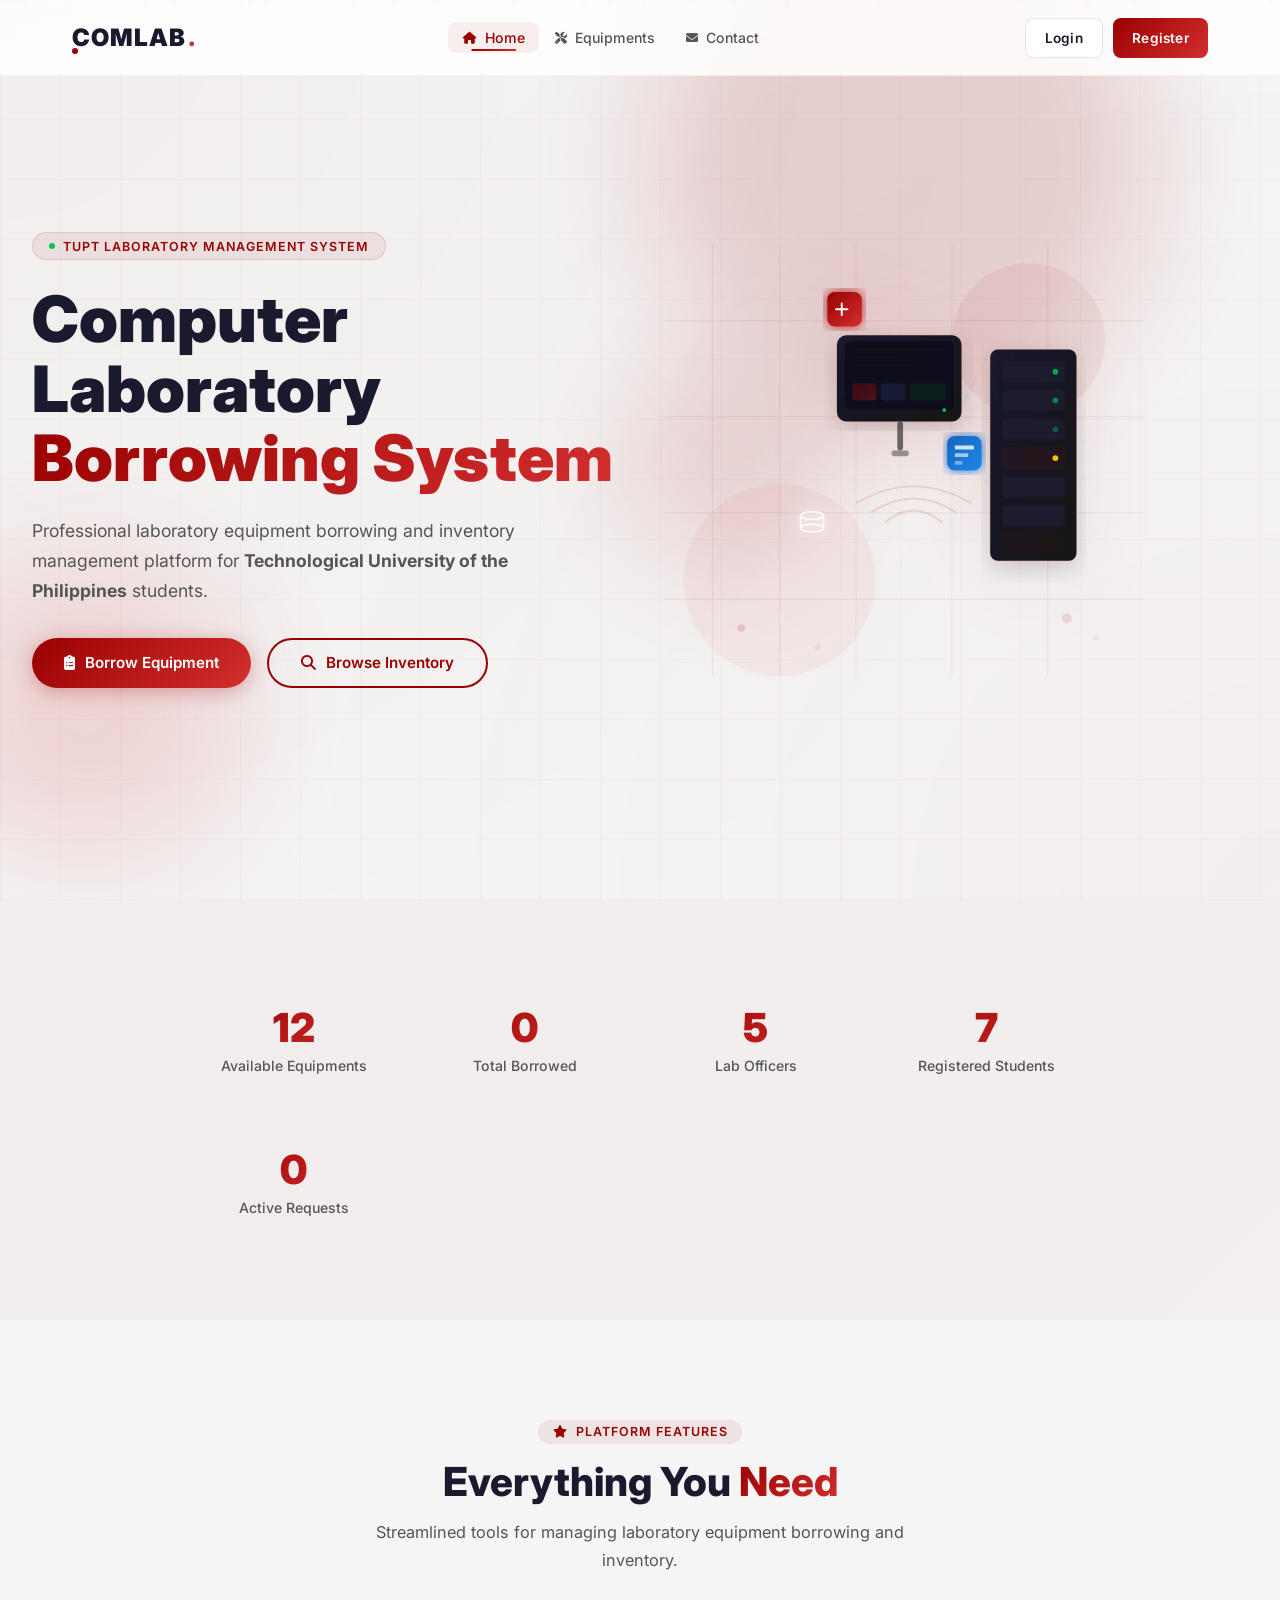
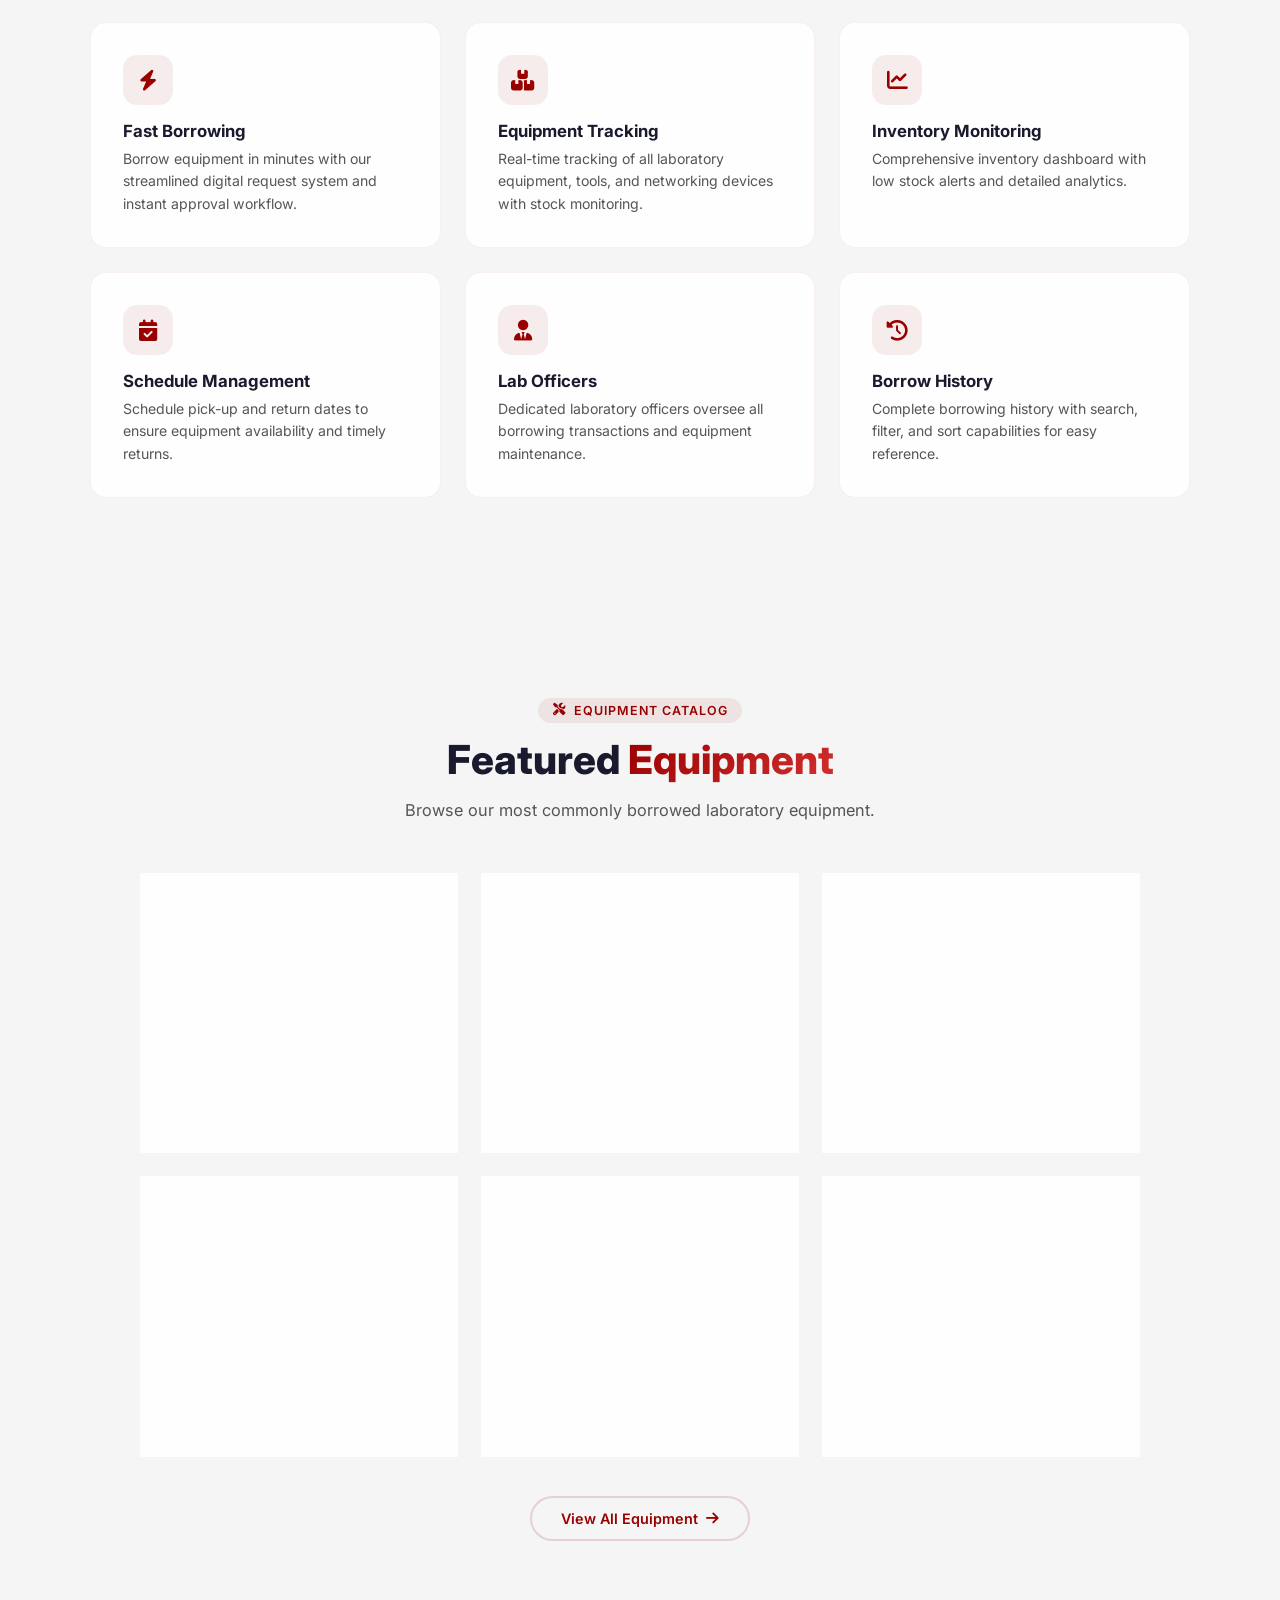
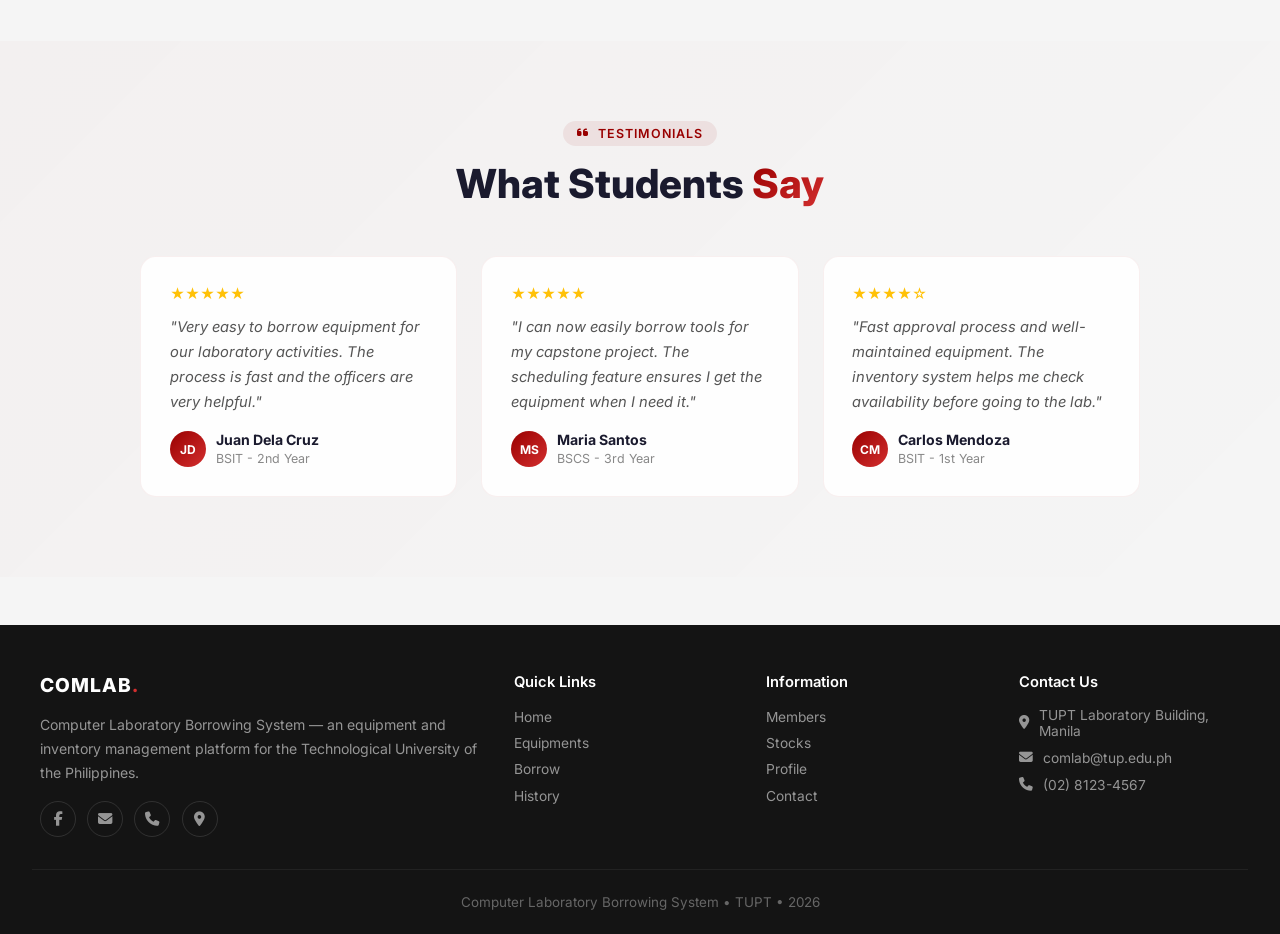
==== commit b99588b8: "Major update: TUPT rebranding, login guard, responsive CSS, accessibility - Changed all TUP→TUPT (st" ====
--- a/index.html
+++ b/index.html
@@ -3,7 +3,7 @@
 <head>
   <meta charset="UTF-8" />
   <meta name="viewport" content="width=device-width, initial-scale=1.0" />
-  <title>COMLAB - Computer Laboratory Borrowing System | TUP</title>
+  <title>COMLAB - Computer Laboratory Borrowing System | TUPT</title>
   <link rel="stylesheet" href="https://cdnjs.cloudflare.com/ajax/libs/font-awesome/6.5.1/css/all.min.css" />
   <link rel="stylesheet" href="css/style.css" />
   <link rel="stylesheet" href="css/animation.css" />
@@ -62,12 +62,12 @@
         <button class="login-tab" data-tab="admin">Administrator</button>
       </div>
       <form class="login-form active" id="studentLoginForm">
-        <div class="form-group"><label>TUP Student ID</label><input type="text" id="studentId" placeholder="e.g., TUP-23-1001" required /></div>
+        <div class="form-group"><label>TUPT Student ID</label><input type="text" id="studentId" placeholder="e.g., TUPT-23-1001" required /></div>
         <div class="form-group"><label>Password</label><input type="password" id="studentPassword" placeholder="Enter your password" required /></div>
         <div class="form-options"><label><input type="checkbox" checked /> Remember Me</label><a href="#">Forgot Password?</a></div>
         <div class="login-error" style="display:none;color:var(--danger);font-size:0.82rem;margin-bottom:0.8rem;text-align:center;"></div>
         <button type="submit" class="btn-submit" style="font-size:0.88rem;">Sign In <i class="fas fa-arrow-right"></i></button>
-        <p style="text-align:center;font-size:0.78rem;color:var(--text-light);margin-top:0.8rem;">Demo: TUP-23-1001 / student123</p>
+        <p style="text-align:center;font-size:0.78rem;color:var(--text-light);margin-top:0.8rem;">Demo: TUPT-23-1001 / student123</p>
       </form>
       <form class="login-form" id="adminLoginForm">
         <div class="form-group"><label>Officer ID</label><input type="text" id="adminId" placeholder="e.g., ADMIN001" required /></div>
@@ -94,7 +94,7 @@
         </div>
         <div style="display:grid;grid-template-columns:1fr 1fr;gap:0.6rem;">
           <div class="form-group"><label>Last Name *</label><input type="text" name="lastName" placeholder="Dela Cruz" required /></div>
-          <div class="form-group"><label>TUP Student ID *</label><input type="text" name="regStudentId" placeholder="TUP-23-1001" required /></div>
+          <div class="form-group"><label>TUPT Student ID *</label><input type="text" name="regStudentId" placeholder="TUPT-23-1001" required /></div>
         </div>
         <div style="display:grid;grid-template-columns:1fr 1fr 1fr;gap:0.6rem;">
           <div class="form-group"><label>Course *</label><select name="course" required><option value="">Select</option><option>BSIT</option><option>BSCS</option><option>BSIS</option><option>BSCPE</option><option>BSECE</option></select></div>
@@ -121,7 +121,7 @@
     <div class="hero-orb orb-2"></div>
     <div class="hero-orb orb-3"></div>
     <div class="hero-content">
-      <div class="hero-badge reveal"><span class="badge-dot"></span>TUP Laboratory Management System</div>
+      <div class="hero-badge reveal"><span class="badge-dot"></span>TUPT Laboratory Management System</div>
       <h1 class="hero-title reveal">Computer Laboratory<br /><span class="highlight">Borrowing System</span></h1>
       <p class="hero-subtitle reveal">Professional laboratory equipment borrowing and inventory management platform for <strong>Technological University of the Philippines</strong> students.</p>
       <div class="hero-buttons reveal">
@@ -179,15 +179,31 @@
     <div class="modal-content"><div class="modal-icon">✓</div><h2 class="modal-title">Success!</h2><p class="modal-message">Operation completed successfully.</p><button class="modal-btn">Okay</button></div>
   </div>
 
+  <!-- LOGIN REQUIRED MODAL -->
+  <div class="modal-overlay" id="loginRequiredModal">
+    <div class="modal-content" style="text-align:center;">
+      <div class="modal-icon" style="background:rgba(var(--primary-rgb),0.1);color:var(--primary);">🔒</div>
+      <h2 class="modal-title">Login Required</h2>
+      <p style="color:var(--text-secondary);margin-bottom:1.5rem;font-size:0.92rem;line-height:1.6;">
+        You must sign in or create a <strong>TUPT student account</strong> before borrowing laboratory equipment.
+      </p>
+      <div style="display:flex;gap:0.7rem;justify-content:center;flex-wrap:wrap;">
+        <button class="btn btn-primary" id="loginRequiredLoginBtn" style="padding:0.6rem 1.5rem;font-size:0.85rem;">Login</button>
+        <button class="btn btn-secondary" id="loginRequiredRegisterBtn" style="padding:0.6rem 1.5rem;font-size:0.85rem;">Register</button>
+        <button class="modal-btn" id="loginRequiredCancelBtn" onclick="this.closest('.modal-overlay').classList.remove('active')" style="background:transparent;color:var(--text-secondary);box-shadow:none;">Cancel</button>
+      </div>
+    </div>
+  </div>
+
   <!-- FOOTER -->
   <footer class="footer">
     <div class="footer-content">
       <div class="footer-col"><h3>COMLAB<span>.</span></h3><p>Computer Laboratory Borrowing System — an equipment and inventory management platform for the Technological University of the Philippines.</p><div class="footer-social"><a href="#" aria-label="Facebook"><i class="fab fa-facebook-f"></i></a><a href="#" aria-label="Email"><i class="fas fa-envelope"></i></a><a href="#" aria-label="Phone"><i class="fas fa-phone"></i></a><a href="#" aria-label="Location"><i class="fas fa-map-marker-alt"></i></a></div></div>
       <div class="footer-col"><h4>Quick Links</h4><ul><li><a href="index.html">Home</a></li><li><a href="equipments.html">Equipments</a></li><li><a href="borrow.html">Borrow</a></li><li><a href="history.html">History</a></li></ul></div>
       <div class="footer-col"><h4>Information</h4><ul><li><a href="members.html">Members</a></li><li><a href="stocks.html">Stocks</a></li><li><a href="profile.html">Profile</a></li><li><a href="#">Contact</a></li></ul></div>
-      <div class="footer-col"><h4>Contact Us</h4><div class="footer-contact-item"><i class="fas fa-map-marker-alt"></i><span>TUP Laboratory Building, Manila</span></div><div class="footer-contact-item"><i class="fas fa-envelope"></i><span>comlab@tup.edu.ph</span></div><div class="footer-contact-item"><i class="fas fa-phone"></i><span>(02) 8123-4567</span></div></div>
-    </div>
-    <div class="footer-bottom"><p>Computer Laboratory Borrowing System &bull; TUP &bull; 2026</p></div>
+      <div class="footer-col"><h4>Contact Us</h4><div class="footer-contact-item"><i class="fas fa-map-marker-alt"></i><span>TUPT Laboratory Building, Manila</span></div><div class="footer-contact-item"><i class="fas fa-envelope"></i><span>comlab@tup.edu.ph</span></div><div class="footer-contact-item"><i class="fas fa-phone"></i><span>(02) 8123-4567</span></div></div>
+    </div>
+    <div class="footer-bottom"><p>Computer Laboratory Borrowing System &bull; TUPT &bull; 2026</p></div>
   </footer>
 
   <script src="js/svg-loader.js"></script>
@@ -196,6 +212,29 @@
   <script src="js/auth.js"></script>
   <script src="js/borrow.js"></script>
   <script src="js/app.js"></script>
+  <script>
+    // Login required modal handlers
+    document.addEventListener('DOMContentLoaded', function() {
+      const loginModal = document.getElementById('loginRequiredModal');
+      if (!loginModal) return;
+
+      document.getElementById('loginRequiredLoginBtn')?.addEventListener('click', function() {
+        loginModal.classList.remove('active');
+        const m = document.getElementById('loginModal');
+        if (m) m.classList.add('active');
+      });
+
+      document.getElementById('loginRequiredRegisterBtn')?.addEventListener('click', function() {
+        loginModal.classList.remove('active');
+        const m = document.getElementById('registerModal');
+        if (m) m.classList.add('active');
+      });
+
+      loginModal.addEventListener('click', function(e) {
+        if (e.target === loginModal) loginModal.classList.remove('active');
+      });
+    });
+  </script>
   <script>
     document.addEventListener('DOMContentLoaded', async function() {
       await inventory.loadEquipments();
--- a/css/style.css
+++ b/css/style.css
@@ -35,6 +35,12 @@
   --shadow-md: 0 4px 20px rgba(0,0,0,0.08);
   --shadow-lg: 0 8px 40px rgba(0,0,0,0.1);
   --shadow-glow: 0 4px 25px rgba(153, 0, 0, 0.25);
+  --fs-hero: clamp(2rem, 5vw, 4rem);
+  --fs-title: clamp(1.5rem, 3vw, 2.5rem);
+  --fs-section: clamp(1.3rem, 2.5vw, 2rem);
+  --fs-body: clamp(0.85rem, 1.2vw, 0.95rem);
+  --fs-sm: clamp(0.75rem, 1vw, 0.85rem);
+  --fs-xs: clamp(0.68rem, 0.9vw, 0.78rem);
 }
 
 * {
@@ -53,7 +59,64 @@
   color: var(--text-primary);
   overflow-x: hidden;
   min-height: 100vh;
-}
+  font-size: var(--fs-body);
+  -webkit-font-smoothing: antialiased;
+  -moz-osx-font-smoothing: grayscale;
+}
+
+/* ===== FOCUS STATES (Accessibility) ===== */
+:focus-visible {
+  outline: 2.5px solid var(--primary);
+  outline-offset: 2px;
+  border-radius: 4px;
+}
+
+button:focus-visible:not(:active),
+a:focus-visible:not(:active),
+input:focus-visible:not(:active),
+select:focus-visible:not(:active),
+textarea:focus-visible:not(:active) {
+  outline: 2.5px solid var(--primary);
+  outline-offset: 2px;
+}
+
+button:focus:not(:focus-visible),
+a:focus:not(:focus-visible),
+input:focus:not(:focus-visible) {
+  outline: none;
+}
+
+/* ===== TOUCH-FRIENDLY SIZING ===== */
+button, .btn, .btn-primary, .btn-secondary, .btn-submit,
+.btn-login-outline, .btn-register-solid, .filter-btn,
+.btn-add, .btn-view-more, .btn-sm, .modal-btn,
+.nav-toggle, .login-tab, .dropdown-trigger,
+input, select, textarea {
+  min-height: 44px;
+}
+
+.btn-login-outline,
+.btn-register-solid {
+  min-height: 40px;
+  display: inline-flex;
+  align-items: center;
+}
+
+/* ===== RESPONSIVE TYPOGRAPHY ===== */
+.hero-title { font-size: var(--fs-hero); }
+.section-title { font-size: var(--fs-title); }
+.page-header h1 { font-size: var(--fs-title); }
+h2 { font-size: var(--fs-section); }
+.section-desc { font-size: var(--fs-body); }
+.hero-subtitle { font-size: var(--fs-body); }
+.hero-badge { font-size: var(--fs-xs); }
+.category-tag { font-size: var(--fs-xs); }
+.status-badge { font-size: var(--fs-xs); }
+.filter-btn { font-size: var(--fs-sm); }
+.equip-card h3 { font-size: var(--fs-body); }
+.footer-col p,
+.footer-col ul li a,
+.footer-contact-item { font-size: var(--fs-sm); }
 
 /* ===== LOADING SCREEN ===== */
 .loading-screen {
@@ -672,6 +735,9 @@
   background: var(--gradient-1);
   color: white;
   box-shadow: 0 4px 20px rgba(var(--primary-rgb), 0.3);
+  position: relative;
+  overflow: hidden;
+  -webkit-tap-highlight-color: transparent;
 }
 .btn-primary:hover {
   transform: translateY(-3px);
@@ -686,11 +752,17 @@
   transition: 0.5s;
 }
 .btn-primary:hover::before { left: 100%; }
+.btn-primary:active {
+  transform: scale(0.97);
+}
 
 .btn-secondary {
   background: transparent;
   color: var(--primary);
   border: 2px solid var(--primary);
+  position: relative;
+  overflow: hidden;
+  -webkit-tap-highlight-color: transparent;
 }
 .btn-secondary:hover {
   background: var(--primary);
@@ -698,6 +770,7 @@
   transform: translateY(-3px);
   box-shadow: 0 8px 25px rgba(var(--primary-rgb), 0.2);
 }
+.btn-secondary:active { transform: scale(0.97); }
 
 .btn-glow { position: relative; }
 .btn-glow::after {
@@ -1651,6 +1724,33 @@
   pointer-events: none;
 }
 
+/* CSS-only ripple on all major buttons */
+.btn, .btn-primary, .btn-secondary, .btn-submit,
+.filter-btn, .btn-add, .btn-view-more, .btn-sm,
+.btn-login-outline, .btn-register-solid, .modal-btn,
+.btn-glow {
+  position: relative;
+  overflow: hidden;
+  -webkit-tap-highlight-color: transparent;
+}
+
+/* Universal button press effect on :active */
+.btn:active, .btn-primary:active, .btn-secondary:active,
+.btn-submit:active, .filter-btn:active, .btn-add:active,
+.btn-sm:active, .btn-login-outline:active, .btn-register-solid:active,
+.modal-btn:active {
+  transition: transform 0.1s ease;
+}
+.btn-primary:active, .btn-submit:active, .btn-register-solid:active,
+.modal-btn:active {
+  box-shadow: 0 2px 8px rgba(var(--primary-rgb), 0.2) !important;
+  transform: scale(0.96);
+}
+.btn-secondary:active, .btn-login-outline:active,
+.filter-btn:active, .btn-add:active, .btn-sm:active {
+  transform: scale(0.96);
+}
+
 /* ===== VIEW MORE BTN ===== */
 .btn-view-more {
   display: inline-flex;
--- a/css/animation.css
+++ b/css/animation.css
@@ -122,6 +122,36 @@
 
 @keyframes rippleAnim {
   to { transform: scale(4); opacity: 0; }
+}
+
+/* ===== CSS-ONLY RIPPLE ON CLICK ===== */
+@keyframes btnRipple {
+  0% { transform: scale(0); opacity: 0.4; }
+  100% { transform: scale(2.5); opacity: 0; }
+}
+
+/* Ripple via ::after on all major buttons */
+:where(.btn, .btn-primary, .btn-secondary, .btn-submit,
+       .btn-login-outline, .btn-register-solid, .filter-btn,
+       .btn-add, .btn-view-more, .btn-sm, .modal-btn)::after {
+  content: '';
+  position: absolute;
+  top: 50%;
+  left: 50%;
+  width: 100%;
+  height: 100%;
+  transform: translate(-50%, -50%) scale(0);
+  border-radius: 50%;
+  aspect-ratio: 1;
+  background: radial-gradient(circle, rgba(255,255,255,0.3) 0%, transparent 70%);
+  pointer-events: none;
+  z-index: -1;
+}
+
+:where(.btn, .btn-primary, .btn-secondary, .btn-submit,
+       .btn-login-outline, .btn-register-solid, .filter-btn,
+       .btn-add, .btn-view-more, .btn-sm, .modal-btn):active::after {
+  animation: btnRipple 0.45s ease-out;
 }
 
 @keyframes skeleton-pulse {
--- a/css/responsive.css
+++ b/css/responsive.css
@@ -111,9 +111,6 @@
   .navbar { padding: 0 1rem; height: 64px; }
   .nav-links { top: 64px; }
   .nav-logo { font-size: 1.2rem; }
-  .nav-user .user-name { font-size: 0.75rem; }
-  .nav-user { padding: 0.2rem 0.5rem 0.2rem 0.2rem; }
-
   .hero-title { font-size: 1.8rem; }
   .hero-illustration { height: 250px; }
   .ill-monitor { width: 170px; height: 110px; }
@@ -155,6 +152,95 @@
   .stocks-dashboard { grid-template-columns: 1fr; }
   .hero-illustration { height: 200px; }
   .ill-monitor { width: 140px; height: 95px; }
+  .admin-main { padding: 0.8rem; }
+}
+
+/* ===== ULTRA-WIDE SCREENS (above 1600px) ===== */
+@media screen and (min-width: 1600px) {
+  .nav-inner,
+  .footer-content,
+  .container { max-width: 1400px; }
+  .hero-title { font-size: clamp(3rem, 4vw, 5rem); }
+  .equipments-grid { grid-template-columns: repeat(auto-fill, minmax(300px, 1fr)); max-width: 1400px; }
+  .features-grid { max-width: 1300px; }
+  .hero-content { max-width: 700px; }
+  .hero-illustration { flex: 0 0 520px; height: 550px; }
+  .ill-monitor { width: 300px; height: 200px; }
+}
+
+/* ===== 4K DISPLAYS (above 2500px) ===== */
+@media screen and (min-width: 2500px) {
+  .nav-inner,
+  .footer-content,
+  .container { max-width: 1600px; }
+  .hero-title { font-size: clamp(3.5rem, 3.5vw, 6rem); }
+  .hero-content { max-width: 800px; }
+  .equipments-grid { grid-template-columns: repeat(auto-fill, minmax(350px, 1fr)); max-width: 1800px; }
+  .features-grid { max-width: 1600px; grid-template-columns: repeat(3, 1fr); }
+}
+
+/* ===== RESPONSIVE TABLES → CARDS ON MOBILE ===== */
+@media screen and (max-width: 768px) {
+  table.responsive-card,
+  .table-container table {
+    border: 0;
+  }
+  table.responsive-card thead,
+  .table-container table thead {
+    border: none;
+    clip: rect(0 0 0 0);
+    height: 1px;
+    margin: -1px;
+    overflow: hidden;
+    padding: 0;
+    position: absolute;
+    width: 1px;
+  }
+  table.responsive-card tbody tr,
+  .table-container table tbody tr {
+    display: block;
+    margin-bottom: 0.8rem;
+    border: 1px solid rgba(var(--primary-rgb), 0.08);
+    border-radius: var(--radius-sm);
+    background: var(--card-bg);
+    padding: 0.8rem;
+  }
+  table.responsive-card tbody td,
+  .table-container table tbody td {
+    display: flex;
+    justify-content: space-between;
+    align-items: center;
+    padding: 0.4rem 0;
+    font-size: var(--fs-sm);
+    border-bottom: 1px solid rgba(var(--primary-rgb), 0.04);
+    text-align: right;
+  }
+  table.responsive-card tbody td:last-child,
+  .table-container table tbody td:last-child {
+    border-bottom: none;
+  }
+  table.responsive-card tbody td::before,
+  .table-container table tbody td::before {
+    content: attr(data-label);
+    font-weight: 700;
+    color: var(--text-secondary);
+    text-transform: uppercase;
+    font-size: 0.7rem;
+    letter-spacing: 0.5px;
+  }
+}
+
+/* ===== FOLDABLE / VERY NARROW (below 300px) ===== */
+@media screen and (max-width: 300px) {
+  .nav-logo { font-size: 1rem; }
+  .btn-login-outline,
+  .btn-register-solid { padding: 0.3rem 0.6rem; font-size: 0.7rem; min-height: 32px; }
+  .hero-title { font-size: 1.3rem; }
+  .hero-subtitle { font-size: 0.8rem; }
+  .stat-item .stat-number { font-size: 1.5rem; }
+  .stocks-dashboard { grid-template-columns: 1fr; gap: 0.5rem; }
+  .stat-card { padding: 0.8rem; }
+  .equip-card { padding: 1rem; }
 }
 
 /* ===== PRINT ===== */
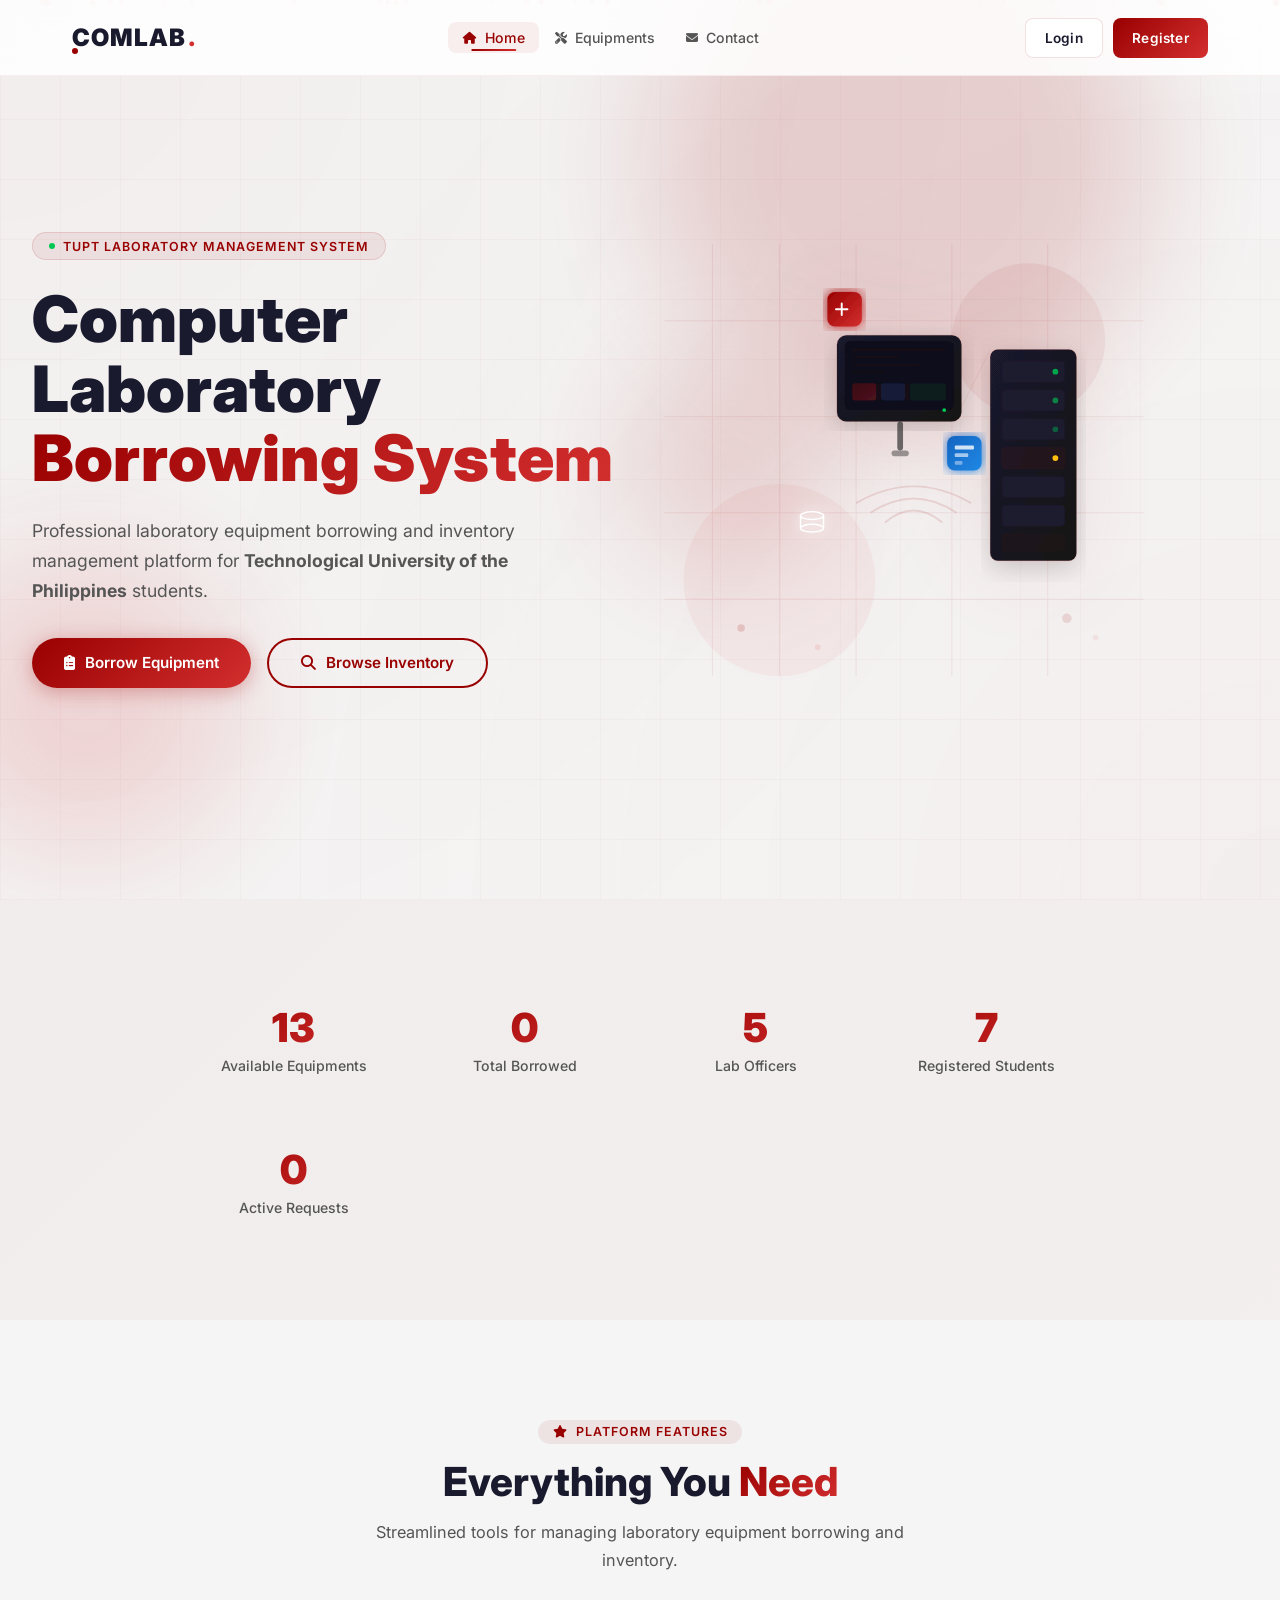
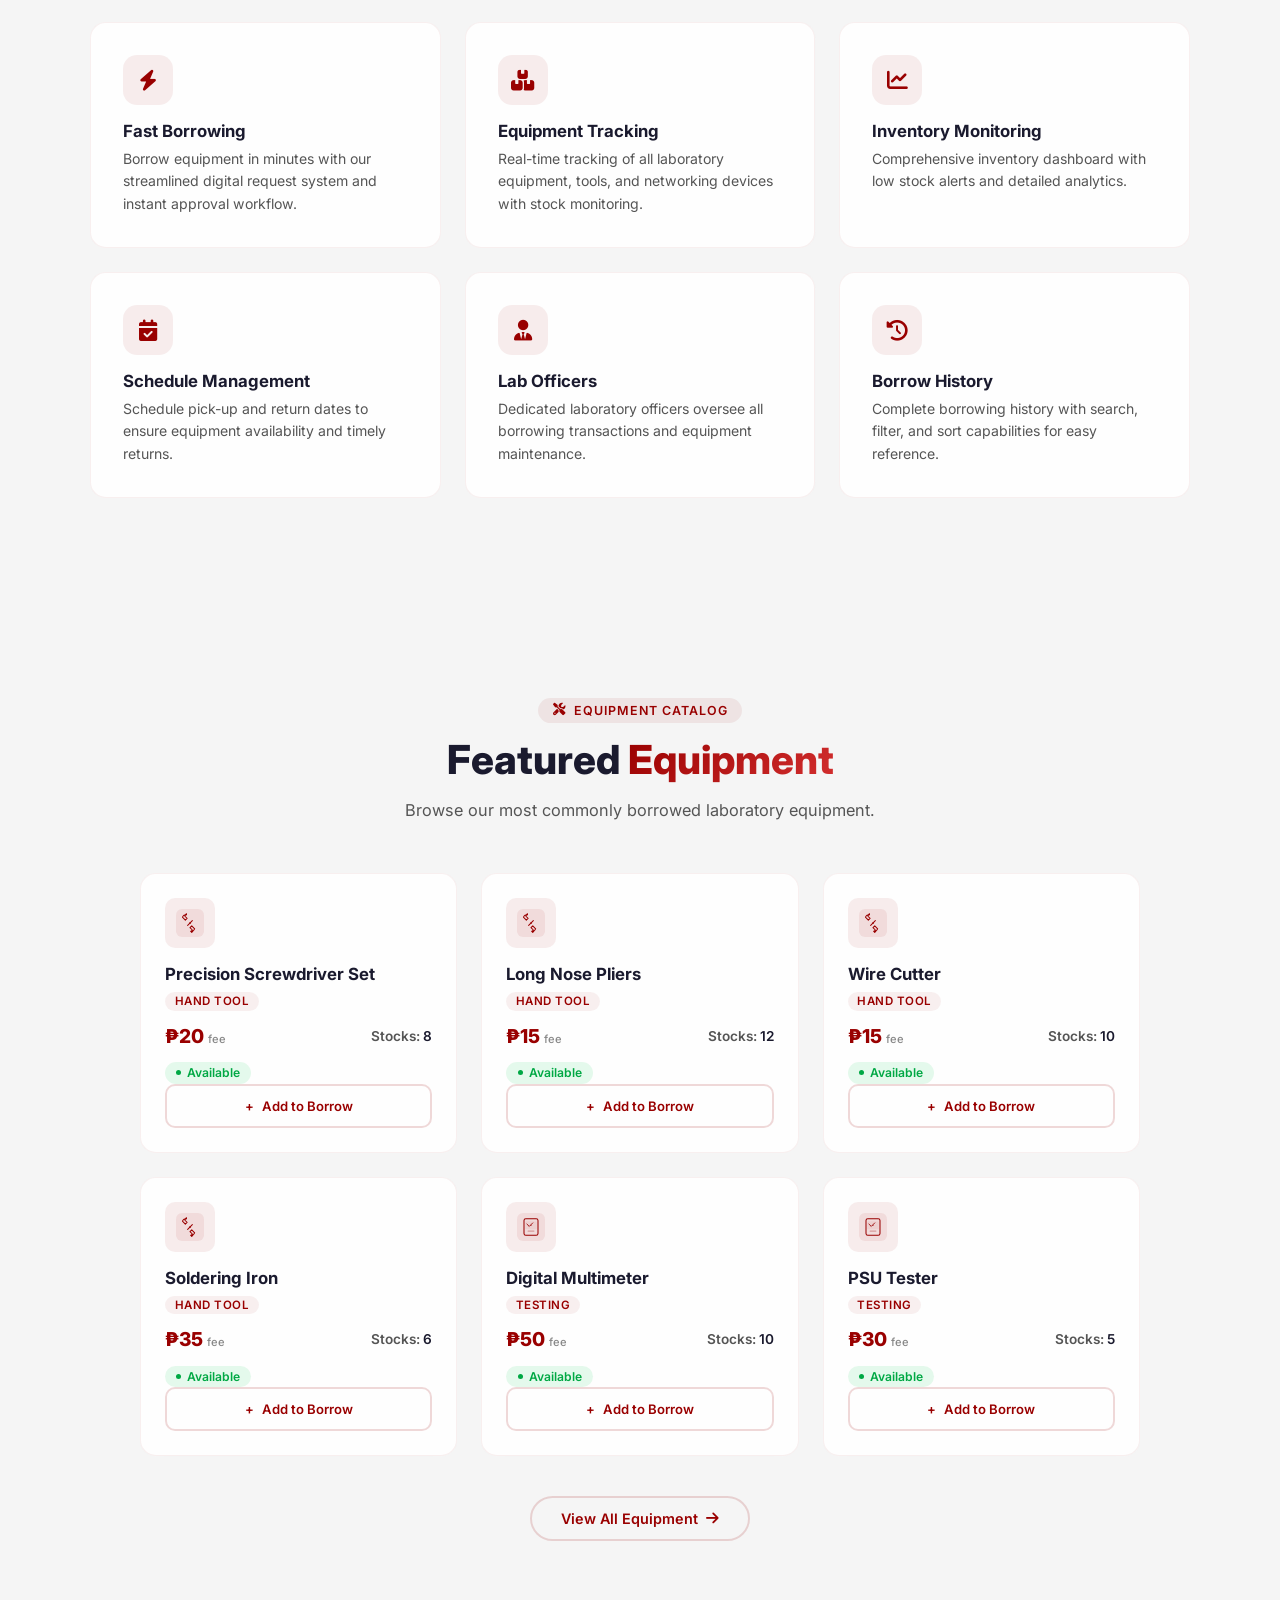
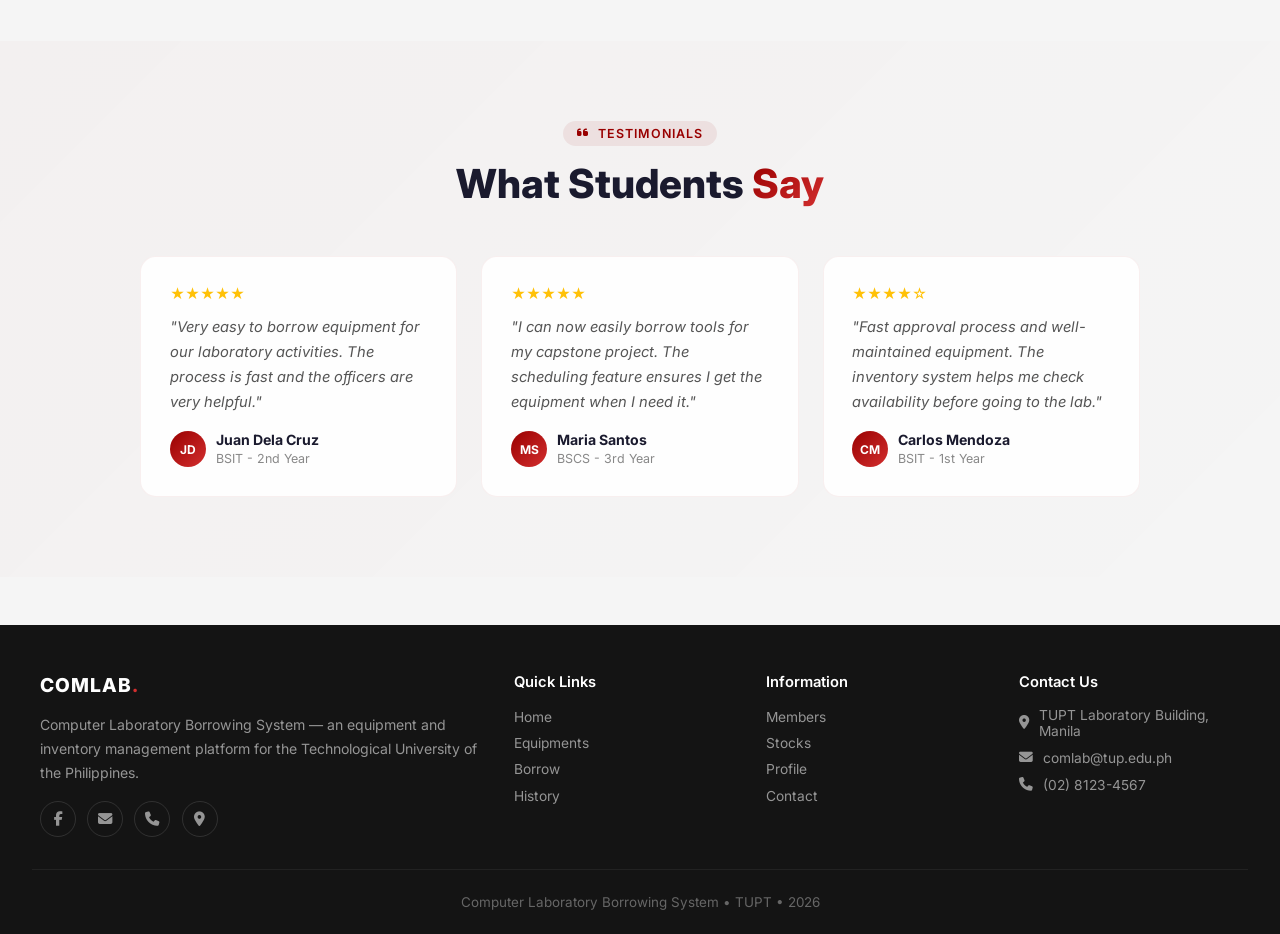
==== commit 61b93182: "Add login guards on hero Borrow button and borrow form submission - Hero button intercepts click, pr" ====
--- a/index.html
+++ b/index.html
@@ -125,7 +125,7 @@
       <h1 class="hero-title reveal">Computer Laboratory<br /><span class="highlight">Borrowing System</span></h1>
       <p class="hero-subtitle reveal">Professional laboratory equipment borrowing and inventory management platform for <strong>Technological University of the Philippines</strong> students.</p>
       <div class="hero-buttons reveal">
-        <a href="borrow.html" class="btn btn-primary btn-glow"><i class="fas fa-clipboard-list"></i> Borrow Equipment</a>
+        <a href="borrow.html" class="btn btn-primary btn-glow" id="heroBorrowBtn"><i class="fas fa-clipboard-list"></i> Borrow Equipment</a>
         <a href="equipments.html" class="btn btn-secondary"><i class="fas fa-search"></i> Browse Inventory</a>
       </div>
     </div>
@@ -233,6 +233,14 @@
       loginModal.addEventListener('click', function(e) {
         if (e.target === loginModal) loginModal.classList.remove('active');
       });
+
+      // Hero borrow button guard
+      document.getElementById('heroBorrowBtn')?.addEventListener('click', function(e) {
+        if (!auth.isLoggedIn() || !auth.isStudent()) {
+          e.preventDefault();
+          loginModal.classList.add('active');
+        }
+      });
     });
   </script>
   <script>
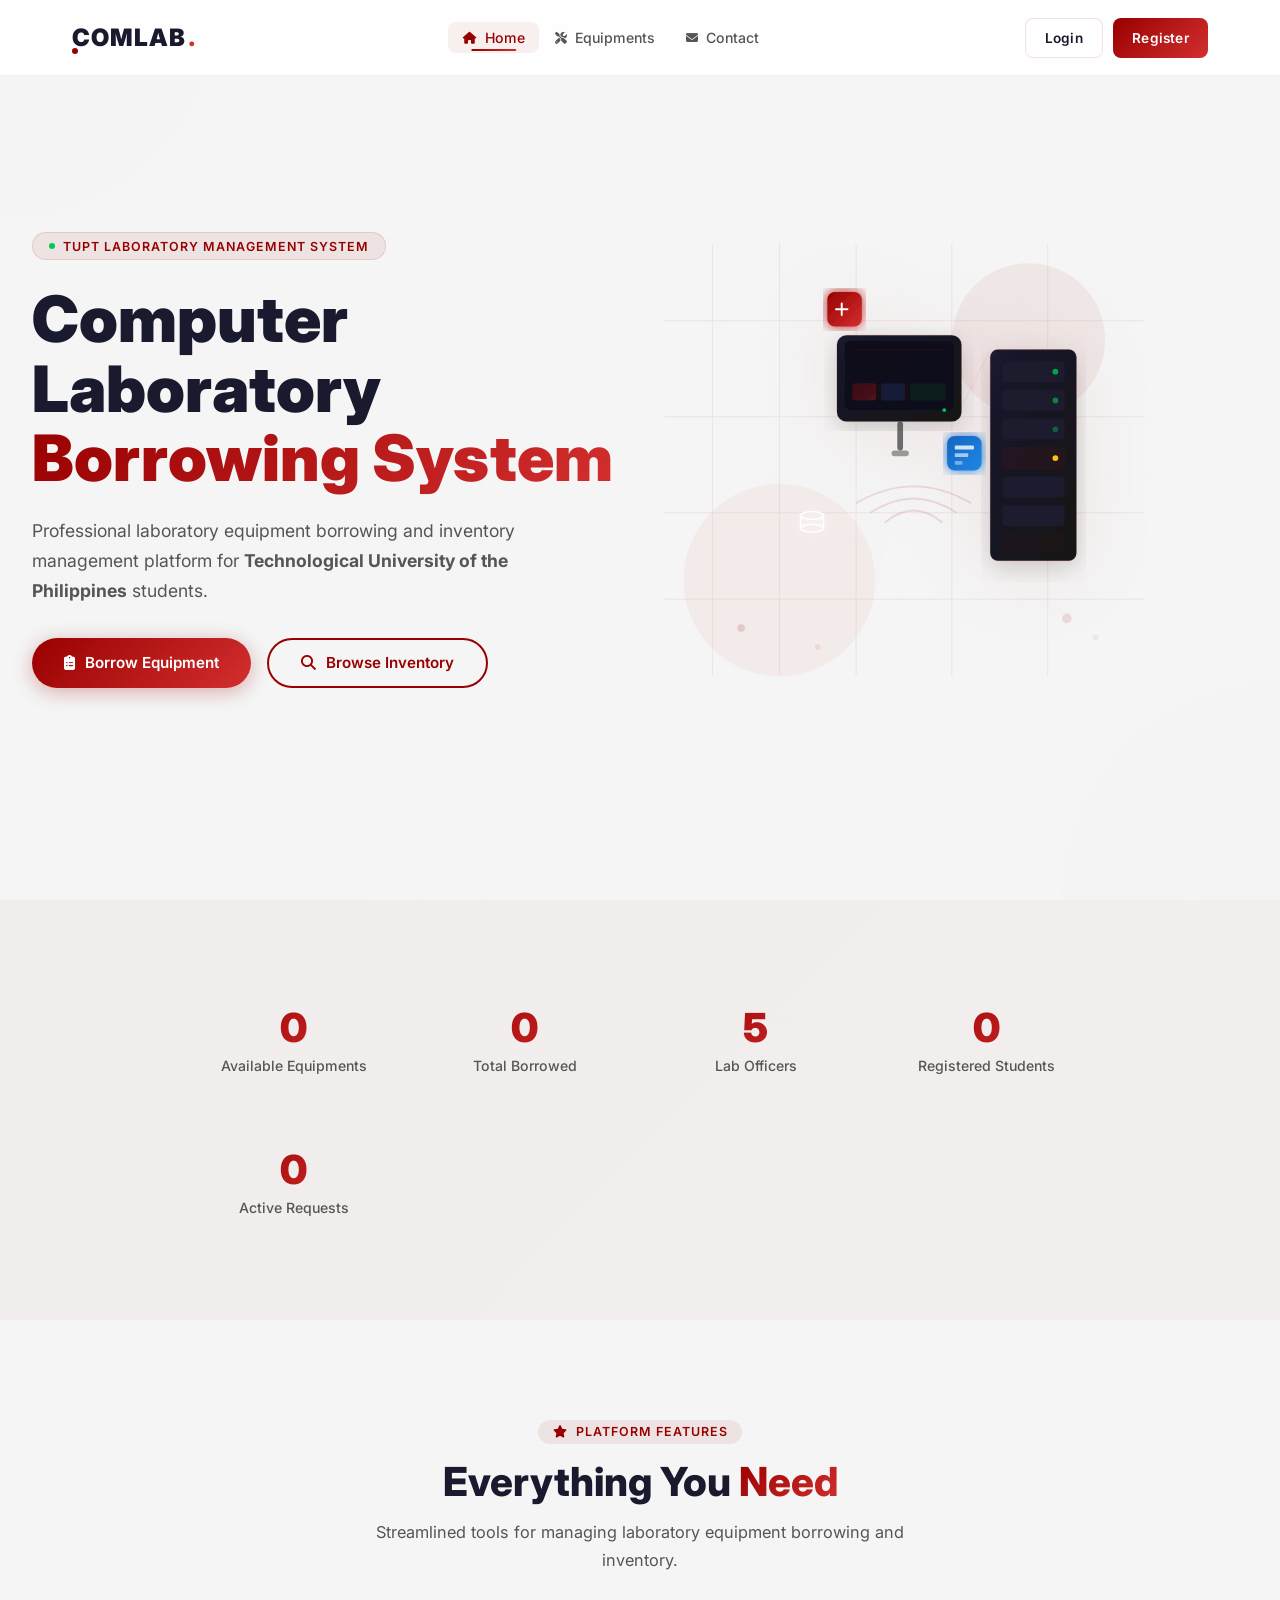
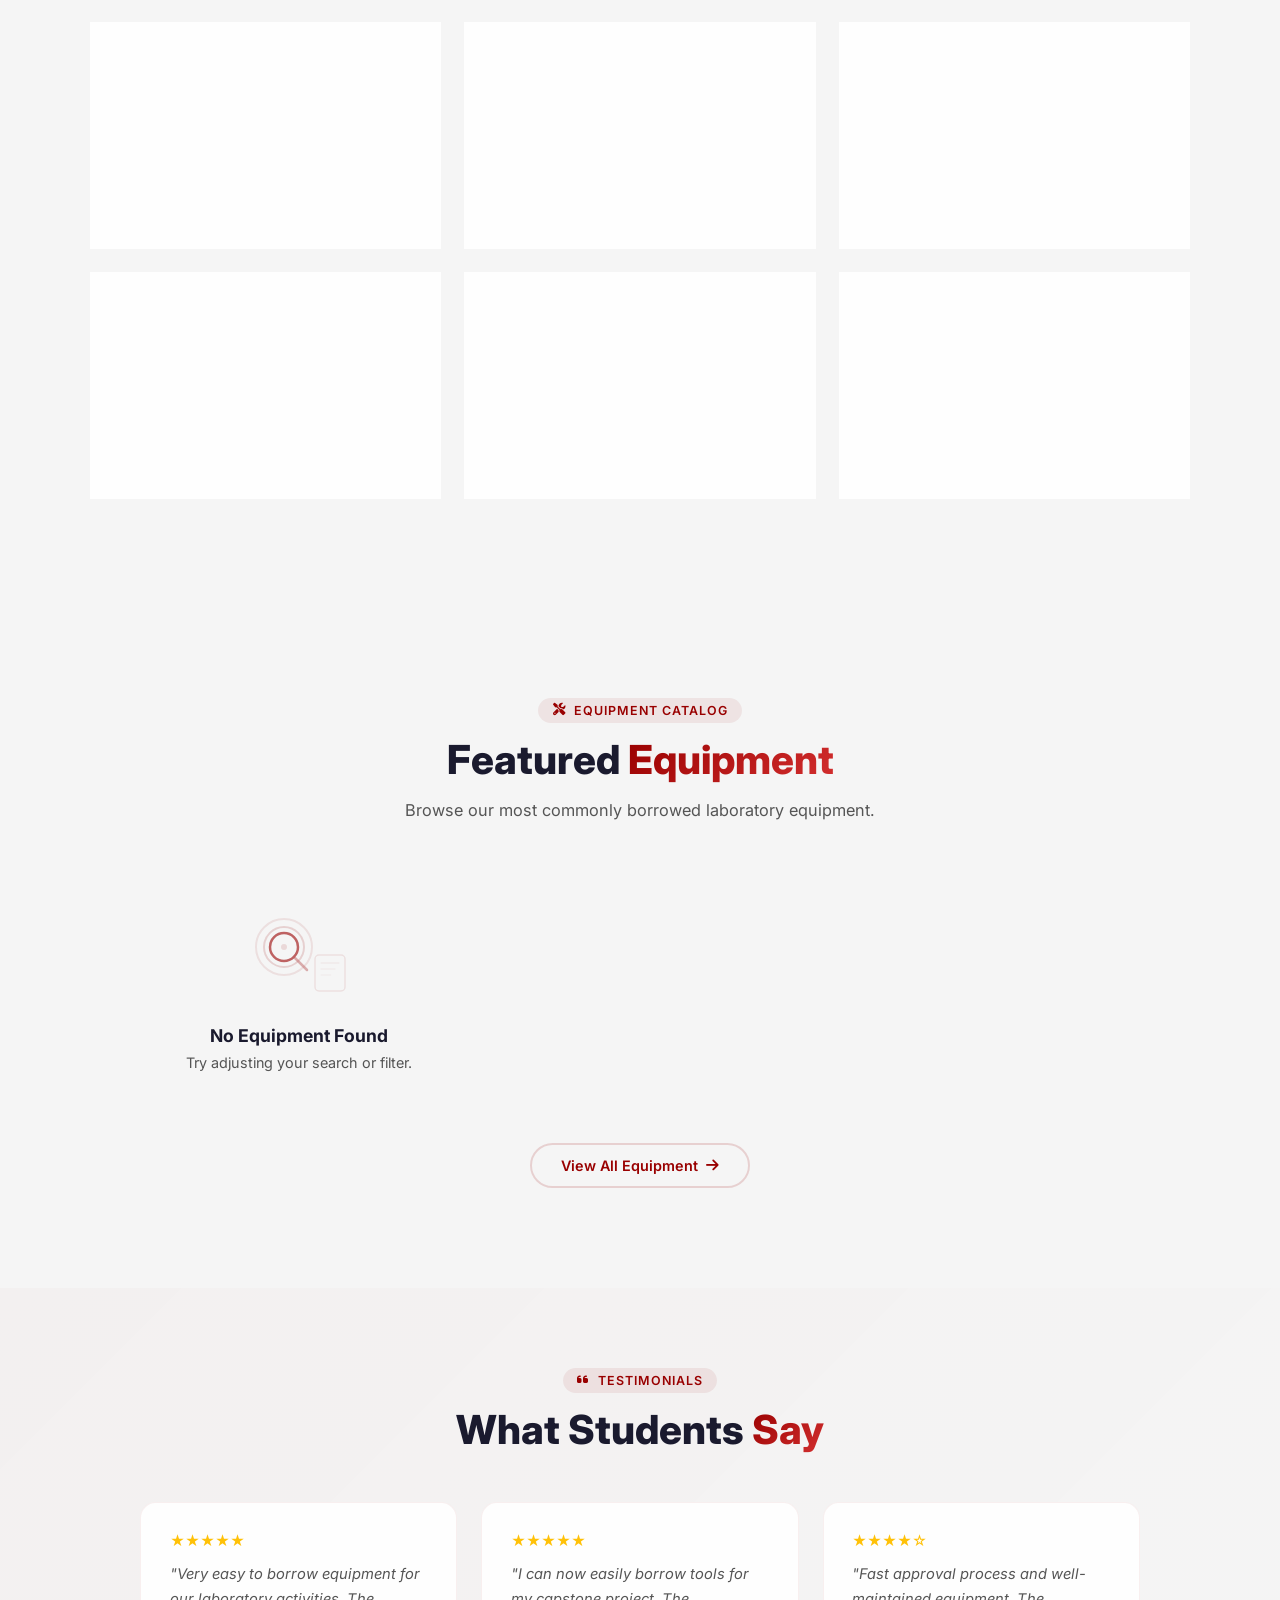
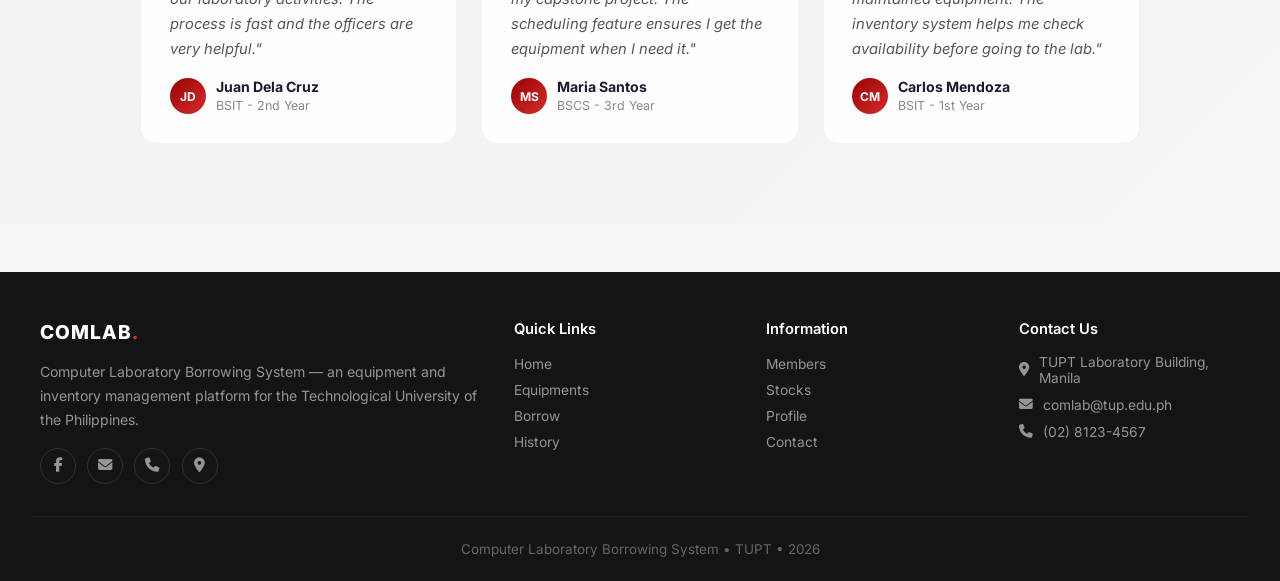
==== commit 4347241c: "Admin dashboard overhaul: central data layer, full CRUD, stock management, activity log - Added js/d" ====
--- a/index.html
+++ b/index.html
@@ -208,6 +208,7 @@
 
   <script src="js/svg-loader.js"></script>
   <script src="js/effects.js"></script>
+  <script src="js/data-layer.js"></script>
   <script src="js/inventory.js"></script>
   <script src="js/auth.js"></script>
   <script src="js/borrow.js"></script>
@@ -246,20 +247,26 @@
   <script>
     document.addEventListener('DOMContentLoaded', async function() {
       await inventory.loadEquipments();
+      const stats = Store.getStatistics();
+
+      // Featured equipment: show latest available items
       const grid = document.getElementById('featuredEquipGrid');
-      inventory.renderEquipments(grid, inventory.equipments.slice(0, 6));
-      const stats = inventory.getStats();
-      const pending = inventory.borrowHistory.filter(r => r.status === 'Pending').length;
+      const available = inventory.equipments.filter(e => e.status === 'Available');
+      const featured = available.length >= 6 ? available.slice(0, 6) : inventory.equipments.filter(e => !e.archived).slice(0, 6);
+      inventory.renderEquipments(grid, featured);
+
+      // Homepage stat counters - LIVE from Store
+      const statTargets = {
+        'Available Equipments': stats.available,
+        'Total Borrowed': stats.pending + stats.approved,
+        'Lab Officers': 6,
+        'Registered Students': stats.registeredStudents,
+        'Active Requests': stats.pending
+      };
 
       document.querySelectorAll('.stats-section .counter').forEach(c => {
         const id = c.closest('.stat-item')?.querySelector('.stat-label')?.textContent?.trim();
-        let target = 0;
-        if (id === 'Available Equipments') target = stats.available;
-        else if (id === 'Total Borrowed') target = pending;
-        else if (id === 'Lab Officers') target = 6;
-        else if (id === 'Registered Students') target = 8;
-        else if (id === 'Active Requests') target = pending;
-        c.setAttribute('data-target', target);
+        c.setAttribute('data-target', statTargets[id] || 0);
       });
 
       document.querySelectorAll('.stats-section .counter').forEach(counter => {
--- a/css/responsive.css
+++ b/css/responsive.css
@@ -253,6 +253,27 @@
   }
 }
 
+/* ===== .reduce-animations (JS-detected low-end devices) ===== */
+.reduce-animations .particle { display: none !important; }
+.reduce-animations .hero-orb { display: none !important; }
+.reduce-animations .stagger-children > * { transition-delay: 0s !important; opacity: 1 !important; transform: none !important; }
+.reduce-animations .reveal,
+.reduce-animations .reveal-left,
+.reduce-animations .reveal-right,
+.reduce-animations .reveal-scale { opacity: 1 !important; transform: none !important; }
+.reduce-animations .ill-monitor { animation: none !important; }
+.reduce-animations .btn-pulse-glow { animation: none !important; }
+.reduce-animations .shimmer { background: none !important; animation: none !important; }
+.reduce-animations .skeleton { background: #e8e8e8 !important; animation: none !important; }
+.reduce-animations .circuit-bg { opacity: 0.15 !important; }
+.reduce-animations .circuit-bg::before { animation: none !important; }
+.reduce-animations .member-avatar .avatar-ring { animation: none !important; }
+.reduce-animations .nav-logo::after { animation: none !important; }
+.reduce-animations .equip-card:hover,
+.reduce-animations .member-card:hover,
+.reduce-animations .feature-card:hover { transform: none !important; }
+.reduce-animations .btn:hover { transform: none !important; }
+
 /* ===== REDUCED MOTION ===== */
 @media (prefers-reduced-motion: reduce) {
   *, *::before, *::after {
@@ -260,6 +281,55 @@
     animation-iteration-count: 1 !important;
     transition-duration: 0.01ms !important;
   }
+
+  /* Allow essential transitions (opacity/visibility only) */
+  .loading-screen,
+  .login-modal,
+  .modal-overlay,
+  .notification {
+    transition: opacity 0.01ms ease, visibility 0.01ms ease !important;
+  }
+
+  /* Kill decorative elements */
+  .particle { display: none !important; }
+  .hero-orb { display: none !important; }
+  .ill-monitor { animation: none !important; }
+  .ill-glow-ring { display: none !important; }
+  .member-avatar .avatar-ring { animation: none !important; }
+  .nav-logo::after { animation: none !important; }
+  .stagger-children > * { transition-delay: 0s !important; }
+  .reveal { opacity: 1 !important; transform: none !important; }
+  .reveal-left { opacity: 1 !important; transform: none !important; }
+  .reveal-right { opacity: 1 !important; transform: none !important; }
+  .reveal-scale { opacity: 1 !important; transform: none !important; }
+  .stagger-children > * { opacity: 1 !important; transform: none !important; }
+  .btn-pulse-glow { animation: none !important; }
+  .shimmer { background: none !important; animation: none !important; }
+  .skeleton { background: #e8e8e8 !important; animation: none !important; }
+  .circuit-bg { opacity: 0.3 !important; }
+  .circuit-bg::before { animation: none !important; }
+
+  /* Prevent hover transitions from causing layout shifts */
+  .equip-card:hover { transform: none !important; }
+  .member-card:hover { transform: none !important; }
+  .feature-card:hover { transform: none !important; }
+  .btn:hover { transform: none !important; }
+}
+
+/* ===== REDUCED DATA (low-end/save-data mode) ===== */
+@media (prefers-reduced-data: reduce) {
+  .particle { display: none !important; }
+  .circuit-bg { opacity: 0.15 !important; }
+  .hero-orb { opacity: 0.08 !important; }
+  .hero-illustration img { filter: none !important; }
+  .skeleton { background: #e8e8e8 !important; animation: none !important; }
+}
+
+/* ===== REDUCED TRANSPARENCY ===== */
+@media (prefers-reduced-transparency: reduce) {
+  .glass-card { background: white !important; backdrop-filter: none !important; }
+  .card-bg { background: white !important; }
+  .navbar { background: white !important; backdrop-filter: none !important; }
 }
 
 /* ===== HIGH CONTRAST ===== */
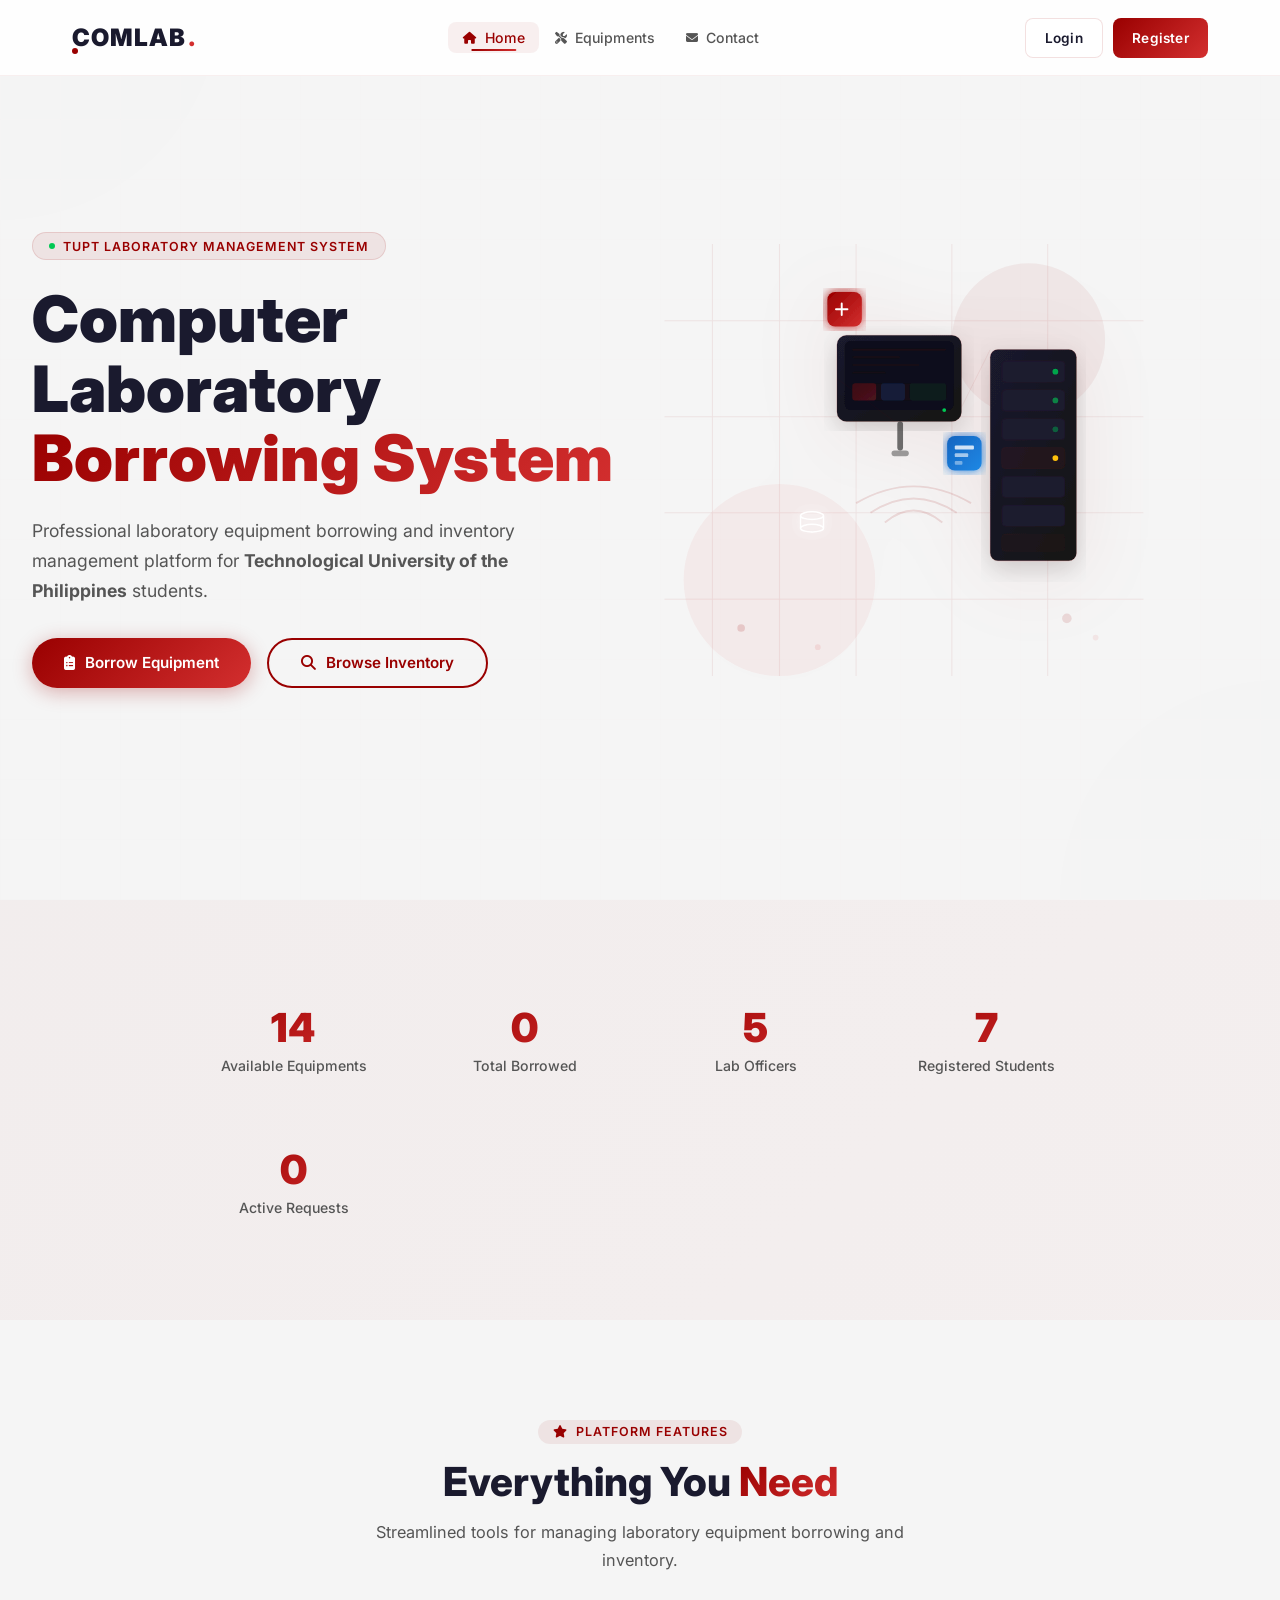
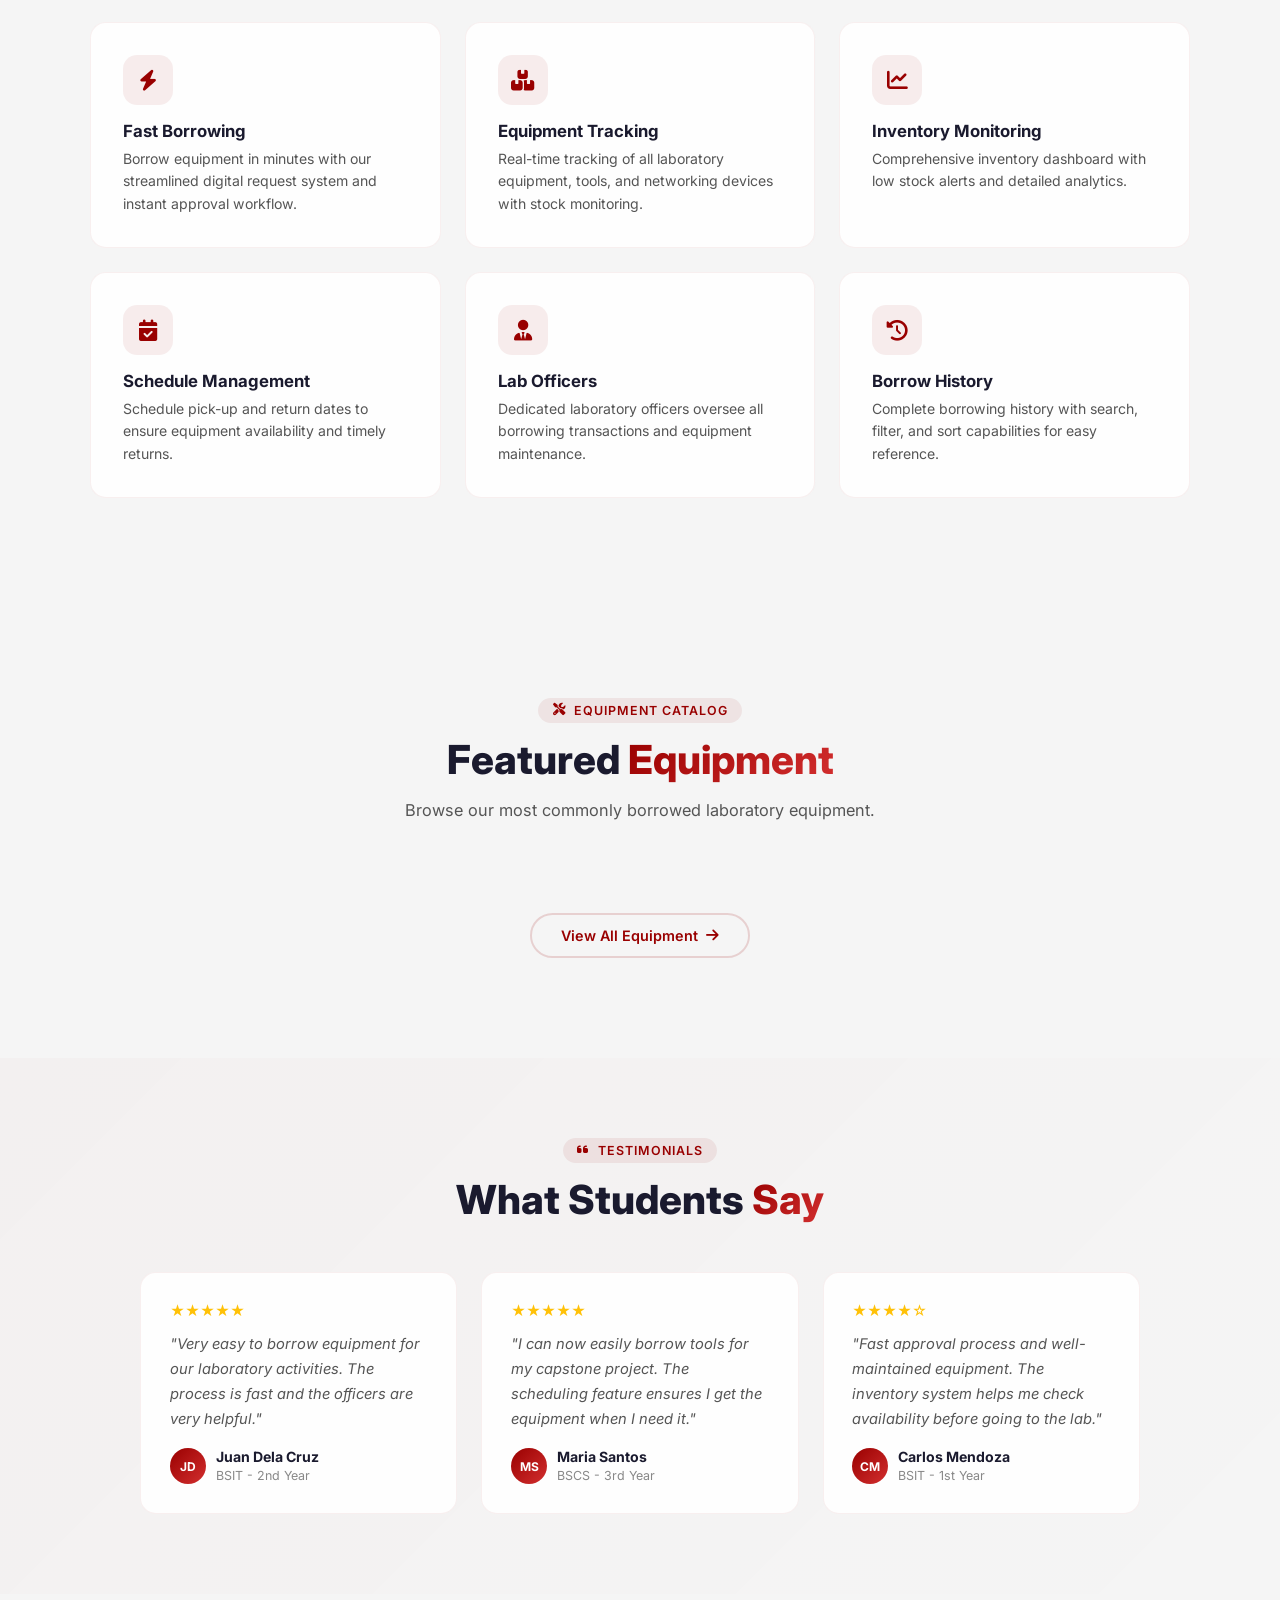
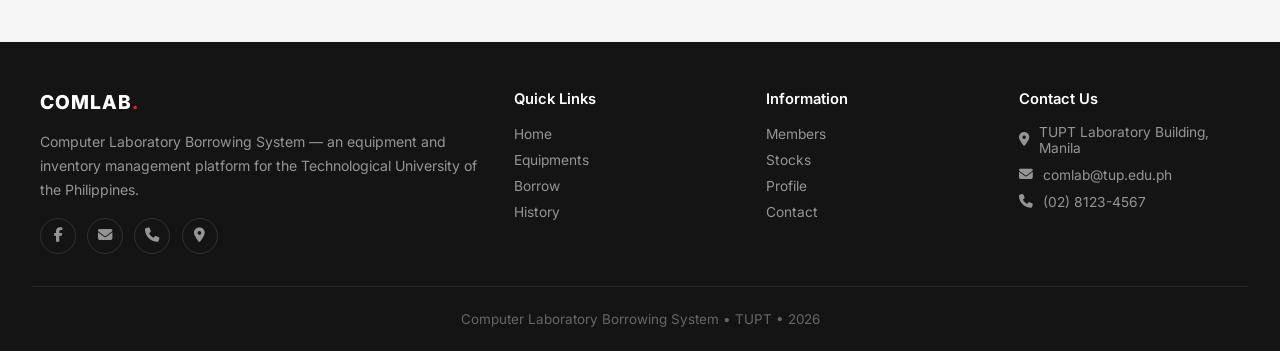
==== commit f161d2c2: "Add custom event system: Store dispatches comlab:* events on every mutation - Added StoreEvents cons" ====
--- a/index.html
+++ b/index.html
@@ -245,15 +245,17 @@
     });
   </script>
   <script>
-    document.addEventListener('DOMContentLoaded', async function() {
-      await inventory.loadEquipments();
+    // ===== RENDER HOMEPAGE =====
+    function renderHomepageStats() {
       const stats = Store.getStatistics();
 
       // Featured equipment: show latest available items
       const grid = document.getElementById('featuredEquipGrid');
-      const available = inventory.equipments.filter(e => e.status === 'Available');
-      const featured = available.length >= 6 ? available.slice(0, 6) : inventory.equipments.filter(e => !e.archived).slice(0, 6);
-      inventory.renderEquipments(grid, featured);
+      if (grid && inventory.equipments.length > 0) {
+        const available = inventory.equipments.filter(e => e.status === 'Available');
+        const featured = available.length >= 6 ? available.slice(0, 6) : inventory.equipments.filter(e => !e.archived).slice(0, 6);
+        inventory.renderEquipments(grid, featured);
+      }
 
       // Homepage stat counters - LIVE from Store
       const statTargets = {
@@ -266,21 +268,44 @@
 
       document.querySelectorAll('.stats-section .counter').forEach(c => {
         const id = c.closest('.stat-item')?.querySelector('.stat-label')?.textContent?.trim();
-        c.setAttribute('data-target', statTargets[id] || 0);
-      });
-
-      document.querySelectorAll('.stats-section .counter').forEach(counter => {
-        const target = parseInt(counter.getAttribute('data-target')) || 0;
-        let current = 0, duration = 2000, start = performance.now();
-        function update(now) {
-          const elapsed = now - start, progress = Math.min(elapsed / duration, 1);
-          const eased = 1 - Math.pow(1 - progress, 3);
-          current = Math.floor(eased * target);
-          counter.textContent = current.toLocaleString();
-          if (progress < 1) requestAnimationFrame(update);
-          else counter.textContent = target.toLocaleString();
+        const target = statTargets[id] || 0;
+        const current = parseInt(c.textContent.replace(/,/g, '')) || 0;
+        if (current !== target) {
+          c.setAttribute('data-target', target);
+          animateCounter(c, target);
         }
-        requestAnimationFrame(update);
+      });
+    }
+
+    function animateCounter(element, target) {
+      let current = 0, duration = 1500, start = performance.now();
+      function update(now) {
+        const elapsed = now - start, progress = Math.min(elapsed / duration, 1);
+        const eased = 1 - Math.pow(1 - progress, 3);
+        current = Math.floor(eased * target);
+        element.textContent = current.toLocaleString();
+        if (progress < 1) requestAnimationFrame(update);
+        else element.textContent = target.toLocaleString();
+      }
+      requestAnimationFrame(update);
+    }
+
+    document.addEventListener('DOMContentLoaded', async function() {
+      await inventory.loadEquipments();
+      renderHomepageStats();
+
+      // Auto-refresh on Store events — no manual reload needed
+      document.addEventListener(StoreEvents.INVENTORY_CHANGED, () => {
+        inventory.loadEquipments().then(() => renderHomepageStats());
+      });
+      document.addEventListener(StoreEvents.BORROW_CHANGED, () => {
+        inventory.loadEquipments().then(() => renderHomepageStats());
+      });
+      document.addEventListener(StoreEvents.STUDENTS_CHANGED, () => {
+        inventory.loadEquipments().then(() => renderHomepageStats());
+      });
+      document.addEventListener(StoreEvents.DATA_CHANGED, () => {
+        inventory.loadEquipments().then(() => renderHomepageStats());
       });
     });
   </script>
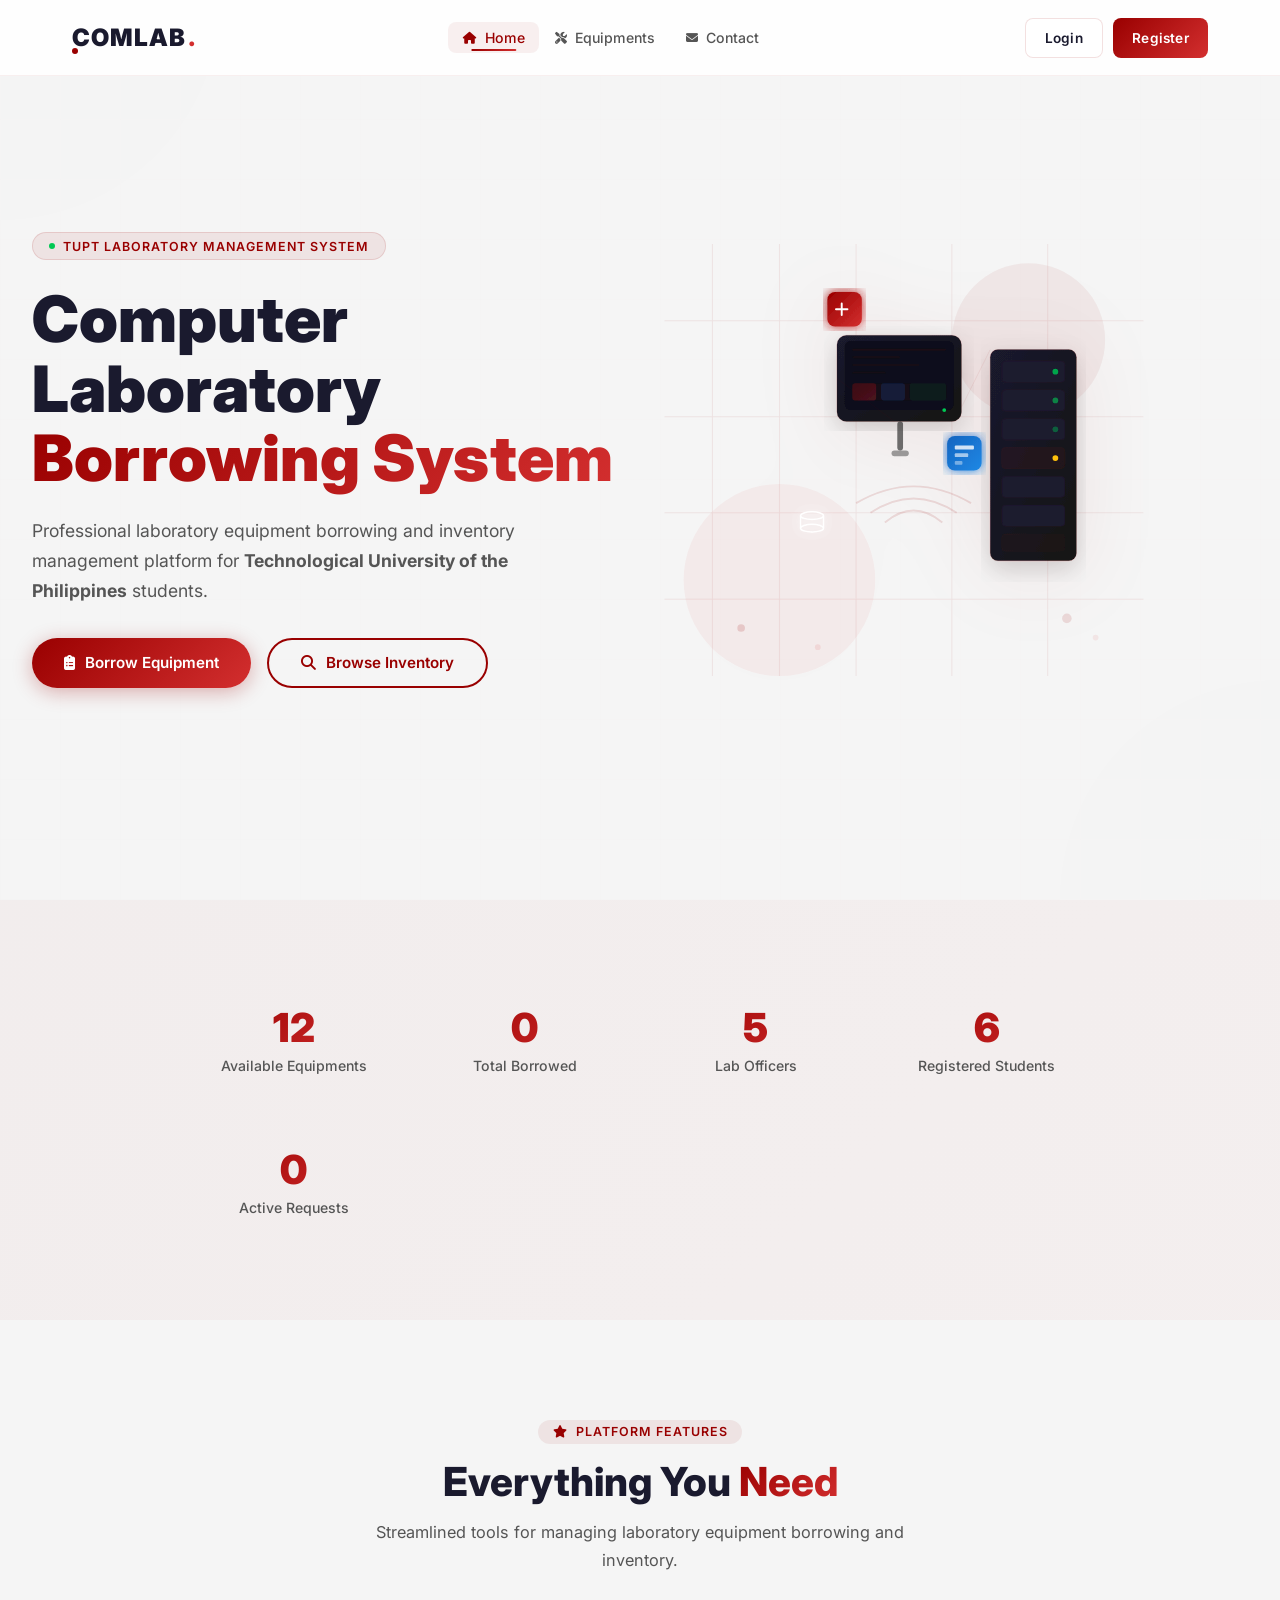
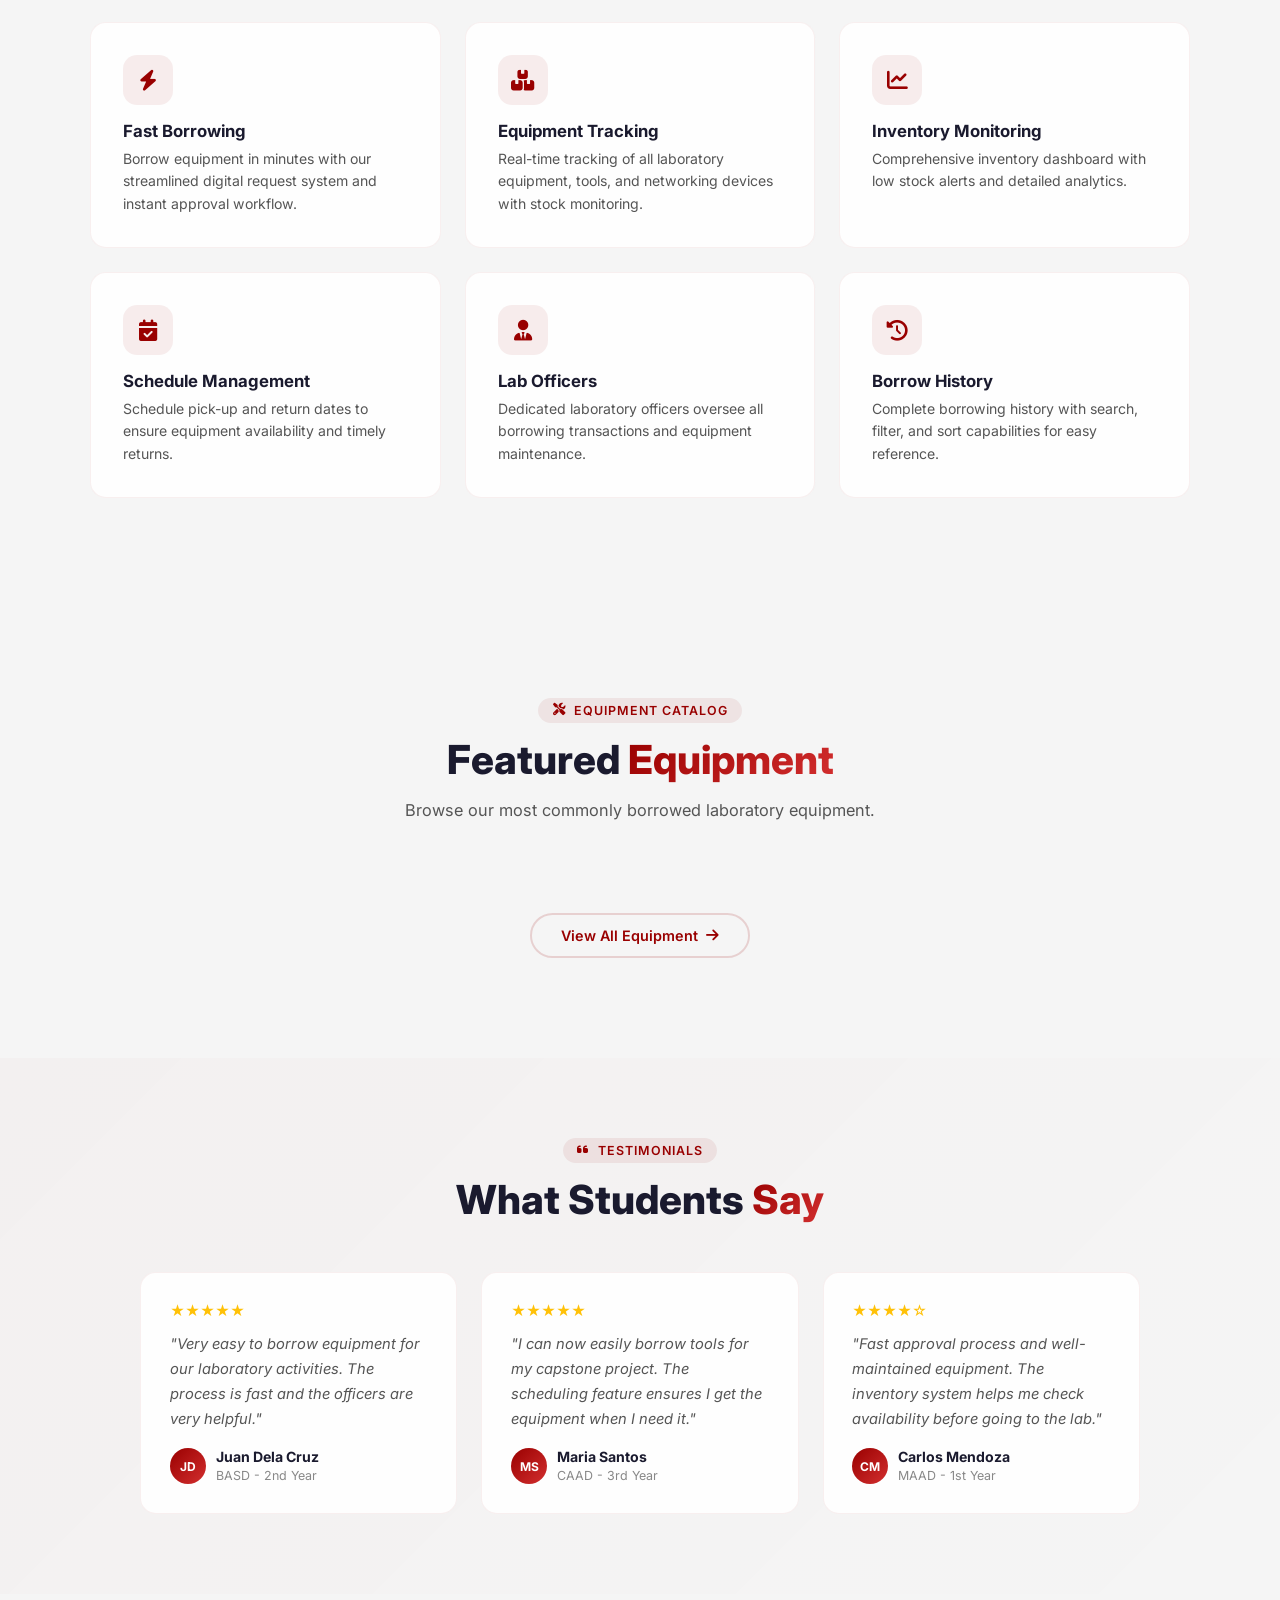
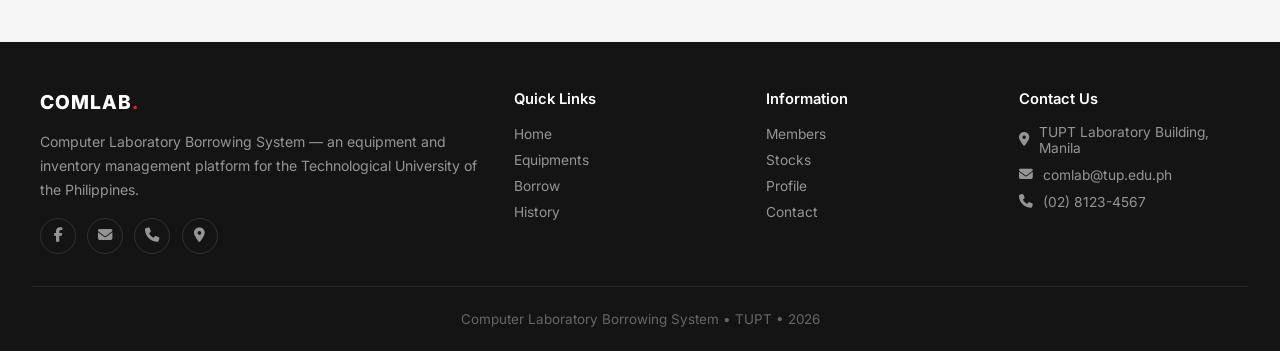
==== commit cb74620e: "Fix admin dashboard table, update testimonials to new departments" ====
--- a/index.html
+++ b/index.html
@@ -97,7 +97,7 @@
           <div class="form-group"><label>TUPT Student ID *</label><input type="text" name="regStudentId" placeholder="TUPT-23-1001" required /></div>
         </div>
         <div style="display:grid;grid-template-columns:1fr 1fr 1fr;gap:0.6rem;">
-          <div class="form-group"><label>Course *</label><select name="course" required><option value="">Select</option><option>BSIT</option><option>BSCS</option><option>BSIS</option><option>BSCPE</option><option>BSECE</option></select></div>
+          <div class="form-group"><label>Department *</label><select name="department" required><option value="">Select</option><option>BASD</option><option>CAAD</option><option>MAAD</option><option>EAAD</option></select></div>
           <div class="form-group"><label>Year Level *</label><select name="year" required><option value="">Select</option><option>1st Year</option><option>2nd Year</option><option>3rd Year</option><option>4th Year</option></select></div>
           <div class="form-group"><label>Section *</label><input type="text" name="section" placeholder="A" required /></div>
         </div>
@@ -168,9 +168,9 @@
   <section class="testimonials-section">
     <div class="section-header reveal"><div class="section-tag"><i class="fas fa-quote-left"></i> Testimonials</div><h2 class="section-title">What Students <span>Say</span></h2></div>
     <div class="testimonials-grid stagger-children">
-      <div class="testimonial-card"><div class="stars">★★★★★</div><blockquote>"Very easy to borrow equipment for our laboratory activities. The process is fast and the officers are very helpful."</blockquote><div class="author"><div class="avatar">JD</div><div class="info"><strong>Juan Dela Cruz</strong><span>BSIT - 2nd Year</span></div></div></div>
-      <div class="testimonial-card"><div class="stars">★★★★★</div><blockquote>"I can now easily borrow tools for my capstone project. The scheduling feature ensures I get the equipment when I need it."</blockquote><div class="author"><div class="avatar">MS</div><div class="info"><strong>Maria Santos</strong><span>BSCS - 3rd Year</span></div></div></div>
-      <div class="testimonial-card"><div class="stars">★★★★☆</div><blockquote>"Fast approval process and well-maintained equipment. The inventory system helps me check availability before going to the lab."</blockquote><div class="author"><div class="avatar">CM</div><div class="info"><strong>Carlos Mendoza</strong><span>BSIT - 1st Year</span></div></div></div>
+      <div class="testimonial-card"><div class="stars">★★★★★</div><blockquote>"Very easy to borrow equipment for our laboratory activities. The process is fast and the officers are very helpful."</blockquote><div class="author"><div class="avatar">JD</div><div class="info"><strong>Juan Dela Cruz</strong><span>BASD - 2nd Year</span></div></div></div>
+      <div class="testimonial-card"><div class="stars">★★★★★</div><blockquote>"I can now easily borrow tools for my capstone project. The scheduling feature ensures I get the equipment when I need it."</blockquote><div class="author"><div class="avatar">MS</div><div class="info"><strong>Maria Santos</strong><span>CAAD - 3rd Year</span></div></div></div>
+      <div class="testimonial-card"><div class="stars">★★★★☆</div><blockquote>"Fast approval process and well-maintained equipment. The inventory system helps me check availability before going to the lab."</blockquote><div class="author"><div class="avatar">CM</div><div class="info"><strong>Carlos Mendoza</strong><span>MAAD - 1st Year</span></div></div></div>
     </div>
   </section>
 
--- a/css/style.css
+++ b/css/style.css
@@ -1204,6 +1204,24 @@
   transform: translateY(-6px);
   box-shadow: 0 12px 40px rgba(var(--primary-rgb), 0.08);
 }
+.equip-card .card-image-wrap {
+  width: 100%;
+  height: 160px;
+  border-radius: var(--radius-sm);
+  overflow: hidden;
+  margin-bottom: 1rem;
+  background: rgba(var(--primary-rgb), 0.04);
+  position: relative;
+}
+.equip-card .equip-card-img {
+  width: 100%;
+  height: 100%;
+  object-fit: cover;
+  transition: transform 0.4s ease;
+}
+.equip-card:hover .equip-card-img {
+  transform: scale(1.05);
+}
 .equip-card .card-icon {
   width: 50px; height: 50px;
   background: rgba(var(--primary-rgb), 0.07);
@@ -1236,7 +1254,7 @@
   flex-wrap: wrap;
   gap: 0.5rem;
 }
-.equip-card .fee { font-size: 1.2rem; font-weight: 800; color: var(--primary); }
+.equip-card .fee { font-size: 1.1rem; font-weight: 800; color: var(--primary); }
 .equip-card .fee small { font-size: 0.7rem; font-weight: 500; color: var(--text-light); }
 .equip-card .stocks { font-size: 0.85rem; font-weight: 600; color: var(--text-secondary); }
 .equip-card .stocks span { color: var(--text-primary); }
--- a/css/responsive.css
+++ b/css/responsive.css
@@ -46,6 +46,8 @@
 /* ===== SMALL TABLETS / LARGE PHONES (600px - 768px) ===== */
 @media screen and (max-width: 768px) {
   .nav-inner { padding: 0 1.2rem; }
+  .stats-section { padding: 50px 1.2rem; }
+  .features-section { padding: 60px 1.2rem; }
   .nav-links {
     position: fixed;
     top: 76px;
@@ -95,9 +97,7 @@
   .stocks-dashboard { grid-template-columns: repeat(2, 1fr); }
   .testimonials-grid { grid-template-columns: 1fr; }
   .footer-content { grid-template-columns: 1fr; gap: 1.5rem; }
-  .table-toolbar { flex-direction: column; align-items: stretch; }
-  .table-toolbar .table-search { max-width: 100%; }
-  .page-header { padding: 90px 1.2rem 30px; }
+  .page-header { padding: 80px 1rem 24px; }
   .page-header h1 { font-size: 1.8rem; }
   .login-modal-content { padding: 1.8rem; }
   .admin-main .admin-header { flex-direction: column; gap: 1rem; }
@@ -107,6 +107,23 @@
 }
 
 /* ===== PHONES (below 600px) ===== */
+@media screen and (max-width: 600px) {
+  .navbar { height: 64px; }
+  .nav-links { top: 64px; }
+  .stats-section { padding: 40px 1rem; }
+  .features-section { padding: 50px 1rem; }
+  .equip-preview { padding: 50px 1rem; }
+  .testimonials-section { padding: 50px 1rem; }
+  .section { padding: 60px 1rem; }
+  .page-header { padding: 80px 1rem 24px; }
+  .equipments-grid { gap: 0.8rem; }
+  .table-container { padding: 0.8rem; }
+  .table-toolbar { flex-direction: column; align-items: stretch; }
+  .table-toolbar .table-search { max-width: 100%; }
+  .admin-main { padding: 1rem 0.8rem; }
+  .admin-section { padding: 1rem; }
+}
+
 @media screen and (max-width: 480px) {
   .navbar { padding: 0 1rem; height: 64px; }
   .nav-links { top: 64px; }
@@ -148,11 +165,18 @@
 @media screen and (max-width: 360px) {
   .hero-title { font-size: 1.5rem; }
   .hero-buttons { flex-direction: column; align-items: stretch; }
-  .hero-buttons .btn { justify-content: center; }
+  .hero-buttons .btn { justify-content: center; width: 100%; }
   .stocks-dashboard { grid-template-columns: 1fr; }
   .hero-illustration { height: 200px; }
   .ill-monitor { width: 140px; height: 95px; }
-  .admin-main { padding: 0.8rem; }
+  .admin-main { padding: 0.5rem; }
+  .admin-section { padding: 0.8rem; }
+  .glass-card { padding: 1rem; }
+  .login-modal-content { padding: 1.2rem; }
+  .modal-content { padding: 1.2rem; }
+  .form-row { grid-template-columns: 1fr; gap: 0.5rem; }
+  .equip-card { padding: 1rem; }
+  .feature-card { padding: 1.2rem; }
 }
 
 /* ===== ULTRA-WIDE SCREENS (above 1600px) ===== */
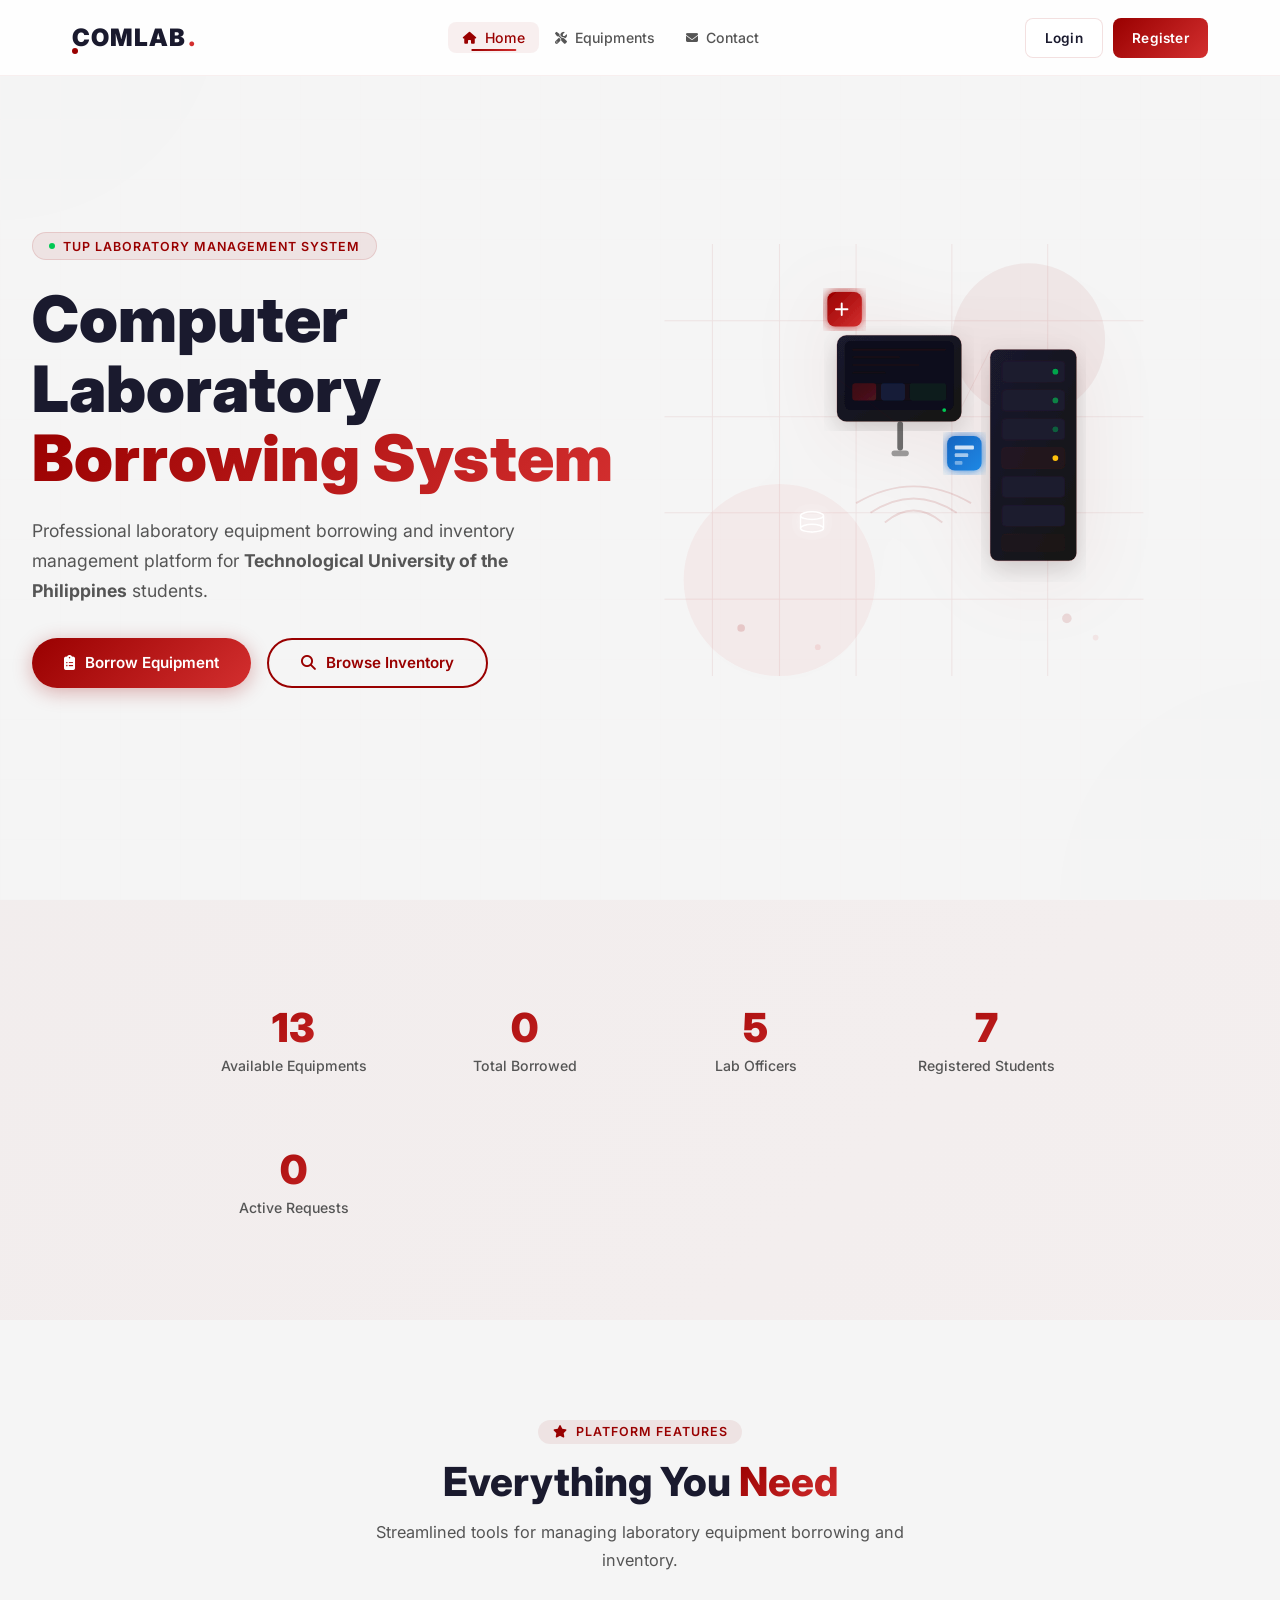
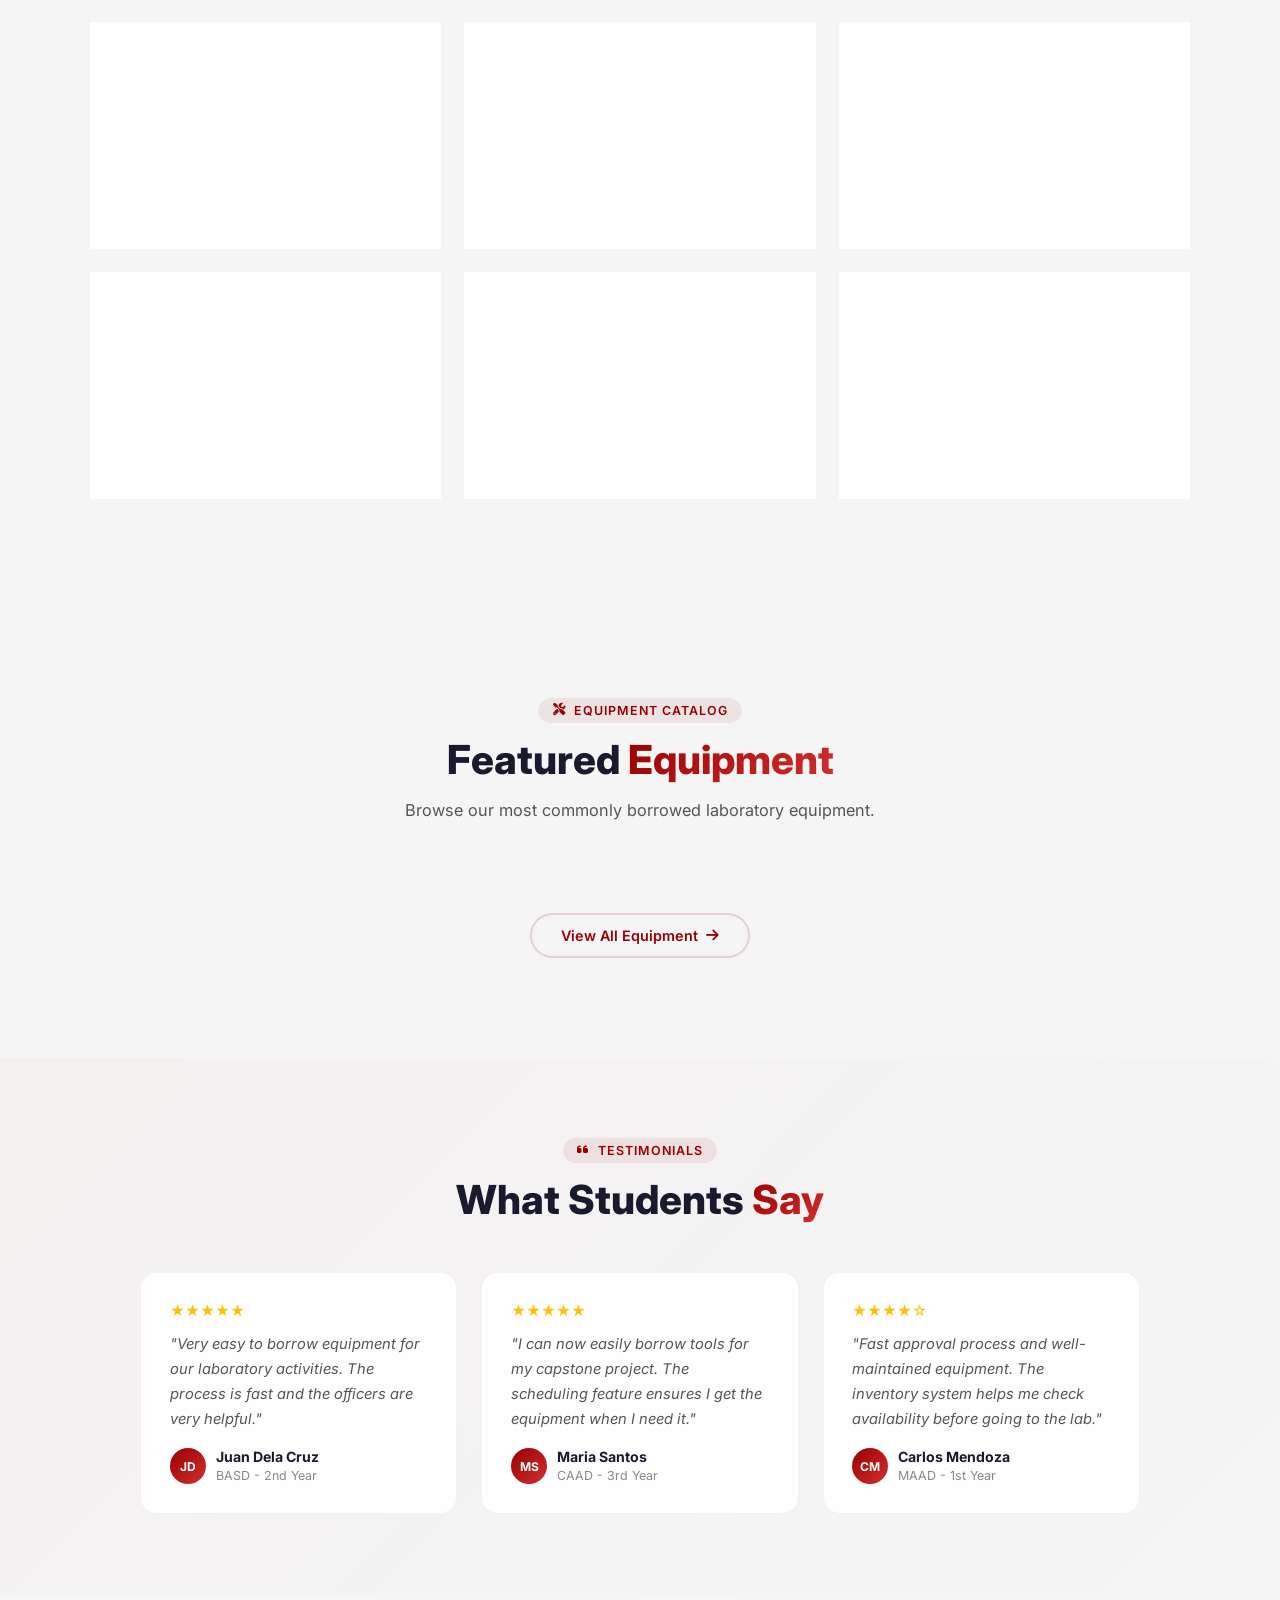
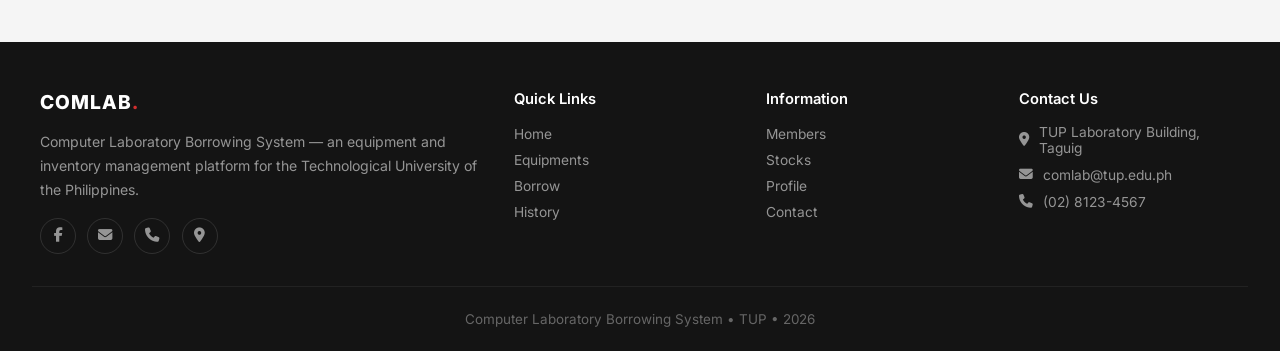
==== commit 0db9a650: "Update footers: change TUPT→TUP & Manila→Taguig across pages; replace equipment images with new phot" ====
--- a/index.html
+++ b/index.html
@@ -121,7 +121,7 @@
     <div class="hero-orb orb-2"></div>
     <div class="hero-orb orb-3"></div>
     <div class="hero-content">
-      <div class="hero-badge reveal"><span class="badge-dot"></span>TUPT Laboratory Management System</div>
+      <div class="hero-badge reveal"><span class="badge-dot"></span>TUP Laboratory Management System</div>
       <h1 class="hero-title reveal">Computer Laboratory<br /><span class="highlight">Borrowing System</span></h1>
       <p class="hero-subtitle reveal">Professional laboratory equipment borrowing and inventory management platform for <strong>Technological University of the Philippines</strong> students.</p>
       <div class="hero-buttons reveal">
@@ -201,9 +201,9 @@
       <div class="footer-col"><h3>COMLAB<span>.</span></h3><p>Computer Laboratory Borrowing System — an equipment and inventory management platform for the Technological University of the Philippines.</p><div class="footer-social"><a href="#" aria-label="Facebook"><i class="fab fa-facebook-f"></i></a><a href="#" aria-label="Email"><i class="fas fa-envelope"></i></a><a href="#" aria-label="Phone"><i class="fas fa-phone"></i></a><a href="#" aria-label="Location"><i class="fas fa-map-marker-alt"></i></a></div></div>
       <div class="footer-col"><h4>Quick Links</h4><ul><li><a href="index.html">Home</a></li><li><a href="equipments.html">Equipments</a></li><li><a href="borrow.html">Borrow</a></li><li><a href="history.html">History</a></li></ul></div>
       <div class="footer-col"><h4>Information</h4><ul><li><a href="members.html">Members</a></li><li><a href="stocks.html">Stocks</a></li><li><a href="profile.html">Profile</a></li><li><a href="#">Contact</a></li></ul></div>
-      <div class="footer-col"><h4>Contact Us</h4><div class="footer-contact-item"><i class="fas fa-map-marker-alt"></i><span>TUPT Laboratory Building, Manila</span></div><div class="footer-contact-item"><i class="fas fa-envelope"></i><span>comlab@tup.edu.ph</span></div><div class="footer-contact-item"><i class="fas fa-phone"></i><span>(02) 8123-4567</span></div></div>
-    </div>
-    <div class="footer-bottom"><p>Computer Laboratory Borrowing System &bull; TUPT &bull; 2026</p></div>
+      <div class="footer-col"><h4>Contact Us</h4><div class="footer-contact-item"><i class="fas fa-map-marker-alt"></i><span>TUP Laboratory Building, Taguig</span></div><div class="footer-contact-item"><i class="fas fa-envelope"></i><span>comlab@tup.edu.ph</span></div><div class="footer-contact-item"><i class="fas fa-phone"></i><span>(02) 8123-4567</span></div></div>
+    </div>
+    <div class="footer-bottom"><p>Computer Laboratory Borrowing System &bull; TUP &bull; 2026</p></div>
   </footer>
 
   <script src="js/svg-loader.js"></script>
--- a/css/responsive.css
+++ b/css/responsive.css
@@ -1,22 +1,52 @@
 /* ============================================
    COMPUTER LABORATORY BORROWING SYSTEM
-   Responsive Stylesheet - Premium v2
+   Responsive Stylesheet - Mobile-First v3
+   Tested at: 320, 375, 390, 414, 480, 600,
+              768, 1024, 1440, 1920
    ============================================ */
 
-/* ===== LAPTOPS (1024px - 1366px) ===== */
+/* ===== DESKTOPS (1920px+) ===== */
+@media screen and (min-width: 1920px) {
+  .nav-inner,
+  .footer-content,
+  .container { max-width: 1600px; }
+  .hero-title { font-size: clamp(3.5rem, 3.5vw, 6rem); }
+  .hero-content { max-width: 800px; }
+  .hero-illustration { flex: 0 0 520px; height: 550px; }
+  .equipments-grid { grid-template-columns: repeat(4, 1fr); max-width: 1600px; }
+  .features-grid { grid-template-columns: repeat(3, 1fr); max-width: 1400px; }
+}
+
+/* ===== LARGE DESKTOPS (1440px - 1919px) ===== */
+@media screen and (min-width: 1440px) and (max-width: 1919px) {
+  .nav-inner,
+  .footer-content,
+  .container { max-width: 1400px; }
+  .hero-title { font-size: clamp(3rem, 4vw, 5rem); }
+  .equipments-grid { grid-template-columns: repeat(4, 1fr); max-width: 1400px; }
+  .features-grid { max-width: 1300px; }
+  .hero-content { max-width: 700px; }
+  .hero-illustration { flex: 0 0 520px; height: 550px; }
+  .ill-monitor { width: 300px; height: 200px; }
+}
+
+/* ===== LAPTOPS (1024px - 1439px) ===== */
 @media screen and (max-width: 1200px) {
   .hero-illustration { flex: 0 0 380px; }
   .hero-title { font-size: 3.2rem; }
   .footer-content { grid-template-columns: 1fr 1fr; }
   .admin-sidebar { width: 220px; }
-}
-
-/* ===== TABLETS (768px - 1024px) ===== */
+  .equipments-grid { grid-template-columns: repeat(3, 1fr); }
+  .features-grid { grid-template-columns: repeat(3, 1fr); }
+}
+
 @media screen and (max-width: 1024px) {
   .hero {
     flex-direction: column;
     text-align: center;
     padding-top: 90px;
+    min-height: auto;
+    padding-bottom: 60px;
   }
   .hero-content { max-width: 100%; text-align: center; }
   .hero-subtitle { margin: 1.2rem auto 1.8rem; }
@@ -24,8 +54,8 @@
   .hero-illustration { flex: 0 0 auto; width: 100%; max-width: 420px; margin: 2rem auto 0; height: 380px; }
   .hero-title { font-size: 2.8rem; }
   .section-title { font-size: 2rem; }
-  .equipments-grid { grid-template-columns: repeat(auto-fill, minmax(250px, 1fr)); }
-  .features-grid { grid-template-columns: repeat(auto-fill, minmax(240px, 1fr)); }
+  .equipments-grid { grid-template-columns: repeat(3, 1fr); gap: 1rem; }
+  .features-grid { grid-template-columns: repeat(2, 1fr); gap: 1rem; }
   .ill-glow-ring.r4 { display: none; }
   .admin-layout { flex-direction: column; }
   .admin-sidebar {
@@ -41,16 +71,18 @@
   .admin-sidebar .admin-nav { flex-direction: row; flex-wrap: wrap; justify-content: center; gap: 0.3rem; }
   .admin-sidebar .admin-nav a { padding: 0.4rem 0.7rem; font-size: 0.78rem; }
   .admin-main { margin-left: 0; padding: 1rem; }
-}
-
-/* ===== SMALL TABLETS / LARGE PHONES (600px - 768px) ===== */
+  .admin-grid { grid-template-columns: 1fr; }
+}
+
+/* ===== TABLETS (768px - 1023px) ===== */
 @media screen and (max-width: 768px) {
-  .nav-inner { padding: 0 1.2rem; }
-  .stats-section { padding: 50px 1.2rem; }
-  .features-section { padding: 60px 1.2rem; }
+  .navbar { height: 64px; }
+  .nav-inner { padding: 0 1rem; }
+  .nav-logo { font-size: 1.3rem; }
+  .nav-logo::after { display: none; }
   .nav-links {
     position: fixed;
-    top: 76px;
+    top: 64px;
     left: 0;
     width: 100%;
     flex-direction: column;
@@ -62,165 +94,64 @@
     transform: translateY(-120%);
     transition: transform 0.3s ease;
     box-shadow: 0 10px 30px rgba(0,0,0,0.06);
+    z-index: 999;
   }
   .nav-links.open { transform: translateY(0); }
-  .nav-links a { padding: 0.7rem 1.5rem; border-radius: 0; width: 100%; }
+  .nav-links a { padding: 0.7rem 1.5rem; border-radius: 0; width: 100%; font-size: 0.85rem; }
   .nav-links a::after { display: none; }
   .nav-links a:hover,
   .nav-links a.active { background: rgba(153,0,0,0.05); }
   .nav-toggle { display: flex; }
   .dropdown-name { display: none; }
-
-  .hero { padding: 90px 1.2rem 50px; }
-  .hero-title { font-size: 2.2rem; }
-  .hero-badge { font-size: 0.7rem; }
-  .hero-subtitle { font-size: 0.95rem; }
-  .hero-buttons .btn { padding: 0.65rem 1.4rem; font-size: 0.84rem; }
-  .hero-illustration { height: 300px; }
-  .ill-monitor { width: 200px; height: 130px; }
-  .ill-icon { width: 38px; height: 38px; font-size: 0.95rem; }
-  .ill-icon.i2 { width: 34px; height: 34px; font-size: 0.85rem; }
-  .ill-icon.i3 { width: 32px; height: 32px; font-size: 0.8rem; }
-  .ill-icon.i4 { width: 30px; height: 30px; font-size: 0.75rem; }
-  .ill-glow-ring.r1 { width: 250px; height: 250px; }
-  .ill-glow-ring.r2 { width: 310px; height: 310px; }
-  .ill-glow-ring.r3 { width: 200px; height: 200px; }
-
-  .section { padding: 70px 1.2rem; }
-  .section-title { font-size: 1.8rem; }
-  .features-grid { grid-template-columns: 1fr; }
-  .stats-grid { grid-template-columns: repeat(2, 1fr); }
-  .stat-item .stat-number { font-size: 2rem; }
-  .form-row { grid-template-columns: 1fr; }
-  .equipments-grid { grid-template-columns: repeat(auto-fill, minmax(220px, 1fr)); gap: 1rem; }
-  .members-grid { grid-template-columns: repeat(auto-fill, minmax(200px, 1fr)); }
-  .stocks-dashboard { grid-template-columns: repeat(2, 1fr); }
-  .testimonials-grid { grid-template-columns: 1fr; }
-  .footer-content { grid-template-columns: 1fr; gap: 1.5rem; }
+  .nav-right { gap: 6px; }
+  .btn-login-outline,
+  .btn-register-solid { padding: 0.4rem 0.9rem; font-size: 0.78rem; min-height: 36px; }
+
+  .hero { padding: 80px 1rem 40px; }
+  .hero-title { font-size: 2rem; }
+  .hero-badge { font-size: 0.68rem; padding: 0.25rem 0.8rem; }
+  .hero-subtitle { font-size: 0.9rem; margin: 1rem auto 1.5rem; }
+  .hero-buttons .btn { padding: 0.6rem 1.3rem; font-size: 0.82rem; }
+  .hero-illustration { height: 280px; max-width: 360px; }
+  .ill-monitor { width: 190px; height: 125px; }
+
+  .section { padding: 60px 1rem; }
+  .section-title { font-size: 1.6rem; }
+  .section-header { margin-bottom: 2rem; }
+  .features-grid { grid-template-columns: repeat(2, 1fr); gap: 0.8rem; }
+  .feature-card { padding: 1.3rem; }
+  .feature-card h3 { font-size: 0.9rem; }
+  .feature-card p { font-size: 0.8rem; }
+  .stats-section { padding: 50px 1rem; }
+  .stats-grid { grid-template-columns: repeat(3, 1fr); gap: 0.5rem; }
+  .stat-item { padding: 1rem; }
+  .stat-item .stat-number { font-size: 1.8rem; }
+  .equip-preview { padding: 60px 1rem; }
+  .equip-preview-grid { gap: 1rem; }
+  .equipments-grid { grid-template-columns: repeat(2, 1fr); gap: 0.8rem; }
+  .features-section { padding: 60px 1rem; }
+  .testimonials-section { padding: 50px 1rem; }
+  .testimonials-grid { grid-template-columns: repeat(2, 1fr); gap: 1rem; }
+  .testimonial-card { padding: 1.3rem; }
+  .members-grid { grid-template-columns: repeat(2, 1fr); gap: 1rem; }
+  .stocks-dashboard { grid-template-columns: repeat(2, 1fr); gap: 1rem; }
+  .form-row { grid-template-columns: 1fr 1fr; gap: 0.6rem; }
+  .footer { padding: 2rem 1rem 1rem; }
+  .footer-content { grid-template-columns: 1fr 1fr; gap: 1.5rem; }
   .page-header { padding: 80px 1rem 24px; }
-  .page-header h1 { font-size: 1.8rem; }
-  .login-modal-content { padding: 1.8rem; }
+  .page-header h1 { font-size: 1.6rem; }
+
+  .admin-main { padding: 1rem; }
   .admin-main .admin-header { flex-direction: column; gap: 1rem; }
-  .admin-main .admin-header .admin-actions { width: 100%; }
+  .admin-main .admin-header .admin-actions { width: 100%; display: flex; flex-wrap: wrap; gap: 0.5rem; }
   .admin-main .admin-header .admin-actions input,
-  .admin-main .admin-header .admin-actions select { width: 100%; }
-}
-
-/* ===== PHONES (below 600px) ===== */
-@media screen and (max-width: 600px) {
-  .navbar { height: 64px; }
-  .nav-links { top: 64px; }
-  .stats-section { padding: 40px 1rem; }
-  .features-section { padding: 50px 1rem; }
-  .equip-preview { padding: 50px 1rem; }
-  .testimonials-section { padding: 50px 1rem; }
-  .section { padding: 60px 1rem; }
-  .page-header { padding: 80px 1rem 24px; }
-  .equipments-grid { gap: 0.8rem; }
-  .table-container { padding: 0.8rem; }
-  .table-toolbar { flex-direction: column; align-items: stretch; }
-  .table-toolbar .table-search { max-width: 100%; }
-  .admin-main { padding: 1rem 0.8rem; }
-  .admin-section { padding: 1rem; }
-}
-
-@media screen and (max-width: 480px) {
-  .navbar { padding: 0 1rem; height: 64px; }
-  .nav-links { top: 64px; }
-  .nav-logo { font-size: 1.2rem; }
-  .hero-title { font-size: 1.8rem; }
-  .hero-illustration { height: 250px; }
-  .ill-monitor { width: 170px; height: 110px; }
-  .ill-screen-grid { gap: 3px; }
-  .ill-screen-grid span { height: 10px; }
-  .ill-icon { width: 32px; height: 32px; font-size: 0.8rem; }
-  .ill-icon.i2 { display: none; }
-  .ill-icon.i3 { width: 28px; height: 28px; font-size: 0.7rem; top: 50px; left: 5px; }
-  .ill-glow-ring.r3 { display: none; }
-
-  .equipments-grid { grid-template-columns: 1fr; }
-  .members-grid { grid-template-columns: 1fr; }
-  .stocks-dashboard { grid-template-columns: 1fr 1fr; gap: 0.7rem; }
-  .stat-card { padding: 1rem; }
-  .stat-card .stat-number { font-size: 1.6rem; }
-  .stats-grid { grid-template-columns: repeat(2, 1fr); gap: 0.5rem; }
-  .section-title { font-size: 1.5rem; }
-  .filter-bar { gap: 0.4rem; }
-  .filter-btn { padding: 0.35rem 0.8rem; font-size: 0.76rem; }
-  .modal-content { padding: 1.5rem; }
-  .modal-content h2 { font-size: 1.2rem; }
-  .table-container { padding: 1rem; }
-  thead th, tbody td { padding: 0.5rem 0.5rem; font-size: 0.78rem; }
-  .footer { padding: 2rem 1.2rem 1rem; }
-  .glass-card { padding: 1.2rem; }
-  .card-header h3 { font-size: 0.95rem; }
-  .form-group input, .form-group select { padding: 0.55rem 0.75rem; font-size: 0.84rem; }
-  .btn-submit { padding: 0.75rem; font-size: 0.84rem; }
-  .login-modal-content { padding: 1.5rem; }
-  .login-tabs { gap: 0.3rem; }
-  .login-tab { padding: 0.5rem; font-size: 0.8rem; }
-}
-
-/* ===== VERY SMALL PHONES (below 360px) ===== */
-@media screen and (max-width: 360px) {
-  .hero-title { font-size: 1.5rem; }
-  .hero-buttons { flex-direction: column; align-items: stretch; }
-  .hero-buttons .btn { justify-content: center; width: 100%; }
-  .stocks-dashboard { grid-template-columns: 1fr; }
-  .hero-illustration { height: 200px; }
-  .ill-monitor { width: 140px; height: 95px; }
-  .admin-main { padding: 0.5rem; }
-  .admin-section { padding: 0.8rem; }
-  .glass-card { padding: 1rem; }
-  .login-modal-content { padding: 1.2rem; }
-  .modal-content { padding: 1.2rem; }
-  .form-row { grid-template-columns: 1fr; gap: 0.5rem; }
-  .equip-card { padding: 1rem; }
-  .feature-card { padding: 1.2rem; }
-}
-
-/* ===== ULTRA-WIDE SCREENS (above 1600px) ===== */
-@media screen and (min-width: 1600px) {
-  .nav-inner,
-  .footer-content,
-  .container { max-width: 1400px; }
-  .hero-title { font-size: clamp(3rem, 4vw, 5rem); }
-  .equipments-grid { grid-template-columns: repeat(auto-fill, minmax(300px, 1fr)); max-width: 1400px; }
-  .features-grid { max-width: 1300px; }
-  .hero-content { max-width: 700px; }
-  .hero-illustration { flex: 0 0 520px; height: 550px; }
-  .ill-monitor { width: 300px; height: 200px; }
-}
-
-/* ===== 4K DISPLAYS (above 2500px) ===== */
-@media screen and (min-width: 2500px) {
-  .nav-inner,
-  .footer-content,
-  .container { max-width: 1600px; }
-  .hero-title { font-size: clamp(3.5rem, 3.5vw, 6rem); }
-  .hero-content { max-width: 800px; }
-  .equipments-grid { grid-template-columns: repeat(auto-fill, minmax(350px, 1fr)); max-width: 1800px; }
-  .features-grid { max-width: 1600px; grid-template-columns: repeat(3, 1fr); }
-}
-
-/* ===== RESPONSIVE TABLES → CARDS ON MOBILE ===== */
-@media screen and (max-width: 768px) {
-  table.responsive-card,
-  .table-container table {
-    border: 0;
-  }
-  table.responsive-card thead,
-  .table-container table thead {
-    border: none;
-    clip: rect(0 0 0 0);
-    height: 1px;
-    margin: -1px;
-    overflow: hidden;
-    padding: 0;
-    position: absolute;
-    width: 1px;
-  }
-  table.responsive-card tbody tr,
+  .admin-main .admin-header .admin-actions select { flex: 1; min-width: 120px; }
+
+  .login-modal-content { padding: 1.8rem; margin: 0 1rem; }
+  .glass-card { padding: 1.5rem; }
+
+  /* Responsive tables → Cards */
+  .table-container table thead { display: none; }
   .table-container table tbody tr {
     display: block;
     margin-bottom: 0.8rem;
@@ -229,7 +160,6 @@
     background: var(--card-bg);
     padding: 0.8rem;
   }
-  table.responsive-card tbody td,
   .table-container table tbody td {
     display: flex;
     justify-content: space-between;
@@ -239,11 +169,7 @@
     border-bottom: 1px solid rgba(var(--primary-rgb), 0.04);
     text-align: right;
   }
-  table.responsive-card tbody td:last-child,
-  .table-container table tbody td:last-child {
-    border-bottom: none;
-  }
-  table.responsive-card tbody td::before,
+  .table-container table tbody td:last-child { border-bottom: none; }
   .table-container table tbody td::before {
     content: attr(data-label);
     font-weight: 700;
@@ -254,17 +180,318 @@
   }
 }
 
-/* ===== FOLDABLE / VERY NARROW (below 300px) ===== */
+/* ===== PHONES (320px - 600px) - all phone sizes ===== */
+@media screen and (max-width: 600px) {
+  .navbar { height: 56px; }
+  .nav-inner { padding: 0 0.8rem; }
+  .nav-logo { font-size: 1.1rem; letter-spacing: 0.5px; }
+  .nav-links { top: 56px; }
+  .nav-right { gap: 4px; }
+  .btn-login-outline,
+  .btn-register-solid { padding: 0.3rem 0.7rem; font-size: 0.72rem; min-height: 32px; }
+  .nav-toggle span { width: 20px; height: 2px; }
+
+  .hero { padding: 70px 0.8rem 30px; }
+  .hero-title { font-size: 1.7rem; line-height: 1.1; }
+  .hero-subtitle { font-size: 0.84rem; }
+  .hero-buttons { flex-direction: column; align-items: stretch; gap: 0.6rem; }
+  .hero-buttons .btn { justify-content: center; width: 100%; padding: 0.55rem 1rem; font-size: 0.8rem; }
+  .hero-illustration { height: 220px; max-width: 300px; margin: 1.5rem auto 0; }
+  .ill-monitor { width: 160px; height: 105px; }
+  .ill-screen-grid { gap: 3px; }
+  .ill-screen-grid span { height: 9px; }
+
+  .section { padding: 40px 0.8rem; }
+  .section-title { font-size: 1.3rem; }
+  .section-tag { font-size: 0.68rem; padding: 0.2rem 0.7rem; }
+  .section-desc { font-size: 0.82rem; }
+  .features-grid { grid-template-columns: 1fr 1fr; gap: 0.6rem; }
+  .features-section { padding: 40px 0.8rem; }
+  .feature-card { padding: 1rem; }
+  .feature-card .fc-icon { width: 40px; height: 40px; font-size: 1rem; margin-bottom: 0.6rem; }
+  .feature-card h3 { font-size: 0.82rem; }
+  .feature-card p { font-size: 0.75rem; line-height: 1.5; }
+  .stats-section { padding: 30px 0.8rem; }
+  .stats-grid { grid-template-columns: repeat(3, 1fr); gap: 0.3rem; }
+  .stat-item { padding: 0.5rem; }
+  .stat-item .stat-number { font-size: 1.4rem; }
+  .stat-item .stat-label { font-size: 0.72rem; }
+  .equip-preview { padding: 40px 0.8rem; }
+  .equip-preview-grid { gap: 0.6rem; }
+  .equipments-grid { grid-template-columns: 1fr; gap: 0.6rem; max-width: 400px; margin: 0 auto; }
+  .equip-card { padding: 0.8rem; text-align: center; }
+  .equip-card .card-image-wrap { height: 140px; margin: 0 auto 0.8rem; }
+  .equip-card h3 { font-size: 0.82rem; }
+  .equip-card .category-tag { font-size: 0.62rem; padding: 0.1rem 0.4rem; }
+  .equip-card .card-details { gap: 0.3rem; justify-content: center; }
+  .equip-card .fee { font-size: 0.9rem; }
+  .equip-card .stocks { font-size: 0.75rem; }
+  .equip-card .btn-add { padding: 0.45rem; font-size: 0.72rem; max-width: 200px; margin: 0 auto; }
+  .members-grid { grid-template-columns: 1fr 1fr; gap: 0.6rem; }
+  .member-card { padding: 1.2rem 0.8rem; }
+  .member-avatar { width: 60px; height: 60px; font-size: 1.4rem; }
+  .member-card h3 { font-size: 0.85rem; }
+  .testimonials-grid { grid-template-columns: 1fr; gap: 0.8rem; }
+  .testimonial-card { padding: 1rem; }
+  .testimonial-card blockquote { font-size: 0.82rem; }
+  .stocks-dashboard { grid-template-columns: 1fr 1fr; gap: 0.6rem; }
+  .stat-card { padding: 0.8rem; }
+  .stat-card .stat-number { font-size: 1.3rem; }
+  .footer { padding: 1.5rem 0.8rem 1rem; }
+  .footer-content { grid-template-columns: 1fr; gap: 1rem; }
+  .footer-col h3 { font-size: 1rem; }
+  .footer-col p { font-size: 0.78rem; }
+  .page-header { padding: 70px 0.8rem 20px; }
+  .page-header h1 { font-size: 1.3rem; }
+  .filter-bar { gap: 0.3rem; }
+  .filter-btn { padding: 0.3rem 0.7rem; font-size: 0.72rem; }
+
+  .glass-card { padding: 1rem; }
+  .card-header { gap: 8px; margin-bottom: 1rem; }
+  .card-header .icon { width: 32px; height: 32px; font-size: 0.9rem; }
+  .card-header h3 { font-size: 0.85rem; }
+  .form-row { grid-template-columns: 1fr; gap: 0.4rem; }
+  .form-group input,
+  .form-group select { padding: 0.5rem 0.7rem; font-size: 0.8rem; }
+  .btn-submit { padding: 0.65rem; font-size: 0.8rem; }
+
+  .login-modal-content { padding: 1.2rem; }
+  .login-tabs { padding: 0.25rem; }
+  .login-tab { padding: 0.45rem; font-size: 0.78rem; }
+  .login-form .form-group input { padding: 0.55rem 0.8rem; font-size: 0.84rem; }
+  .modal-content { padding: 1.2rem; }
+  .modal-content h2 { font-size: 1.1rem; }
+  .modal-icon { width: 50px; height: 50px; font-size: 1.4rem; }
+
+  .table-container { padding: 0.8rem; }
+  .table-toolbar { flex-direction: column; align-items: stretch; }
+  .table-toolbar .table-search { max-width: 100%; }
+
+  .admin-cards { grid-template-columns: repeat(2, 1fr); gap: 0.5rem; }
+  .admin-card { padding: 0.8rem; }
+  .admin-card .ac-value { font-size: 1.2rem; }
+  .admin-section { padding: 0.8rem; }
+  .admin-section h2 { font-size: 0.85rem; }
+  .admin-header h1 { font-size: 1.1rem; }
+  .chart-container { min-height: 180px; }
+}
+
+/* ===== MEDIUM PHONES (375px - 390px) ===== */
+@media screen and (max-width: 390px) {
+  .nav-logo { font-size: 1rem; max-width: 110px; overflow: hidden; text-overflow: ellipsis; white-space: nowrap; }
+  .btn-login-outline { padding: 0.25rem 0.5rem; font-size: 0.65rem; min-height: 28px; }
+  .btn-register-solid { padding: 0.25rem 0.5rem; font-size: 0.65rem; min-height: 28px; }
+  .nav-toggle span { width: 18px; }
+
+  .hero { padding: 65px 0.6rem 25px; }
+  .hero-title { font-size: 1.4rem; }
+  .hero-subtitle { font-size: 0.8rem; margin: 0.8rem auto 1.2rem; }
+  .hero-illustration { height: 180px; max-width: 260px; }
+
+  .features-grid { grid-template-columns: 1fr 1fr; gap: 0.5rem; }
+  .feature-card { padding: 0.8rem; }
+  .feature-card .fc-icon { width: 34px; height: 34px; font-size: 0.85rem; }
+  .feature-card h3 { font-size: 0.75rem; }
+  .feature-card p { font-size: 0.7rem; }
+
+  .stats-grid { grid-template-columns: repeat(3, 1fr); gap: 0.2rem; }
+  .stat-item .stat-number { font-size: 1.2rem; }
+  .stat-item .stat-label { font-size: 0.65rem; }
+
+  .equipments-grid { grid-template-columns: 1fr 1fr; gap: 0.5rem; }
+  .equip-card { padding: 0.6rem; }
+  .equip-card .card-image-wrap { height: 90px; border-radius: 6px; }
+  .equip-card h3 { font-size: 0.75rem; }
+  .equip-card .category-tag { font-size: 0.55rem; padding: 0.08rem 0.35rem; }
+  .equip-card .card-details { gap: 0.2rem; }
+  .equip-card .fee { font-size: 0.8rem; }
+  .equip-card .stocks { font-size: 0.68rem; }
+  .equip-card .btn-add { padding: 0.35rem; font-size: 0.65rem; }
+
+  .members-grid { grid-template-columns: 1fr 1fr; gap: 0.5rem; }
+  .member-card { padding: 1rem 0.6rem; }
+  .member-avatar { width: 50px; height: 50px; font-size: 1.2rem; }
+  .member-card h3 { font-size: 0.78rem; }
+  .member-card .role { font-size: 0.68rem; }
+
+  .stocks-dashboard { grid-template-columns: 1fr 1fr; gap: 0.5rem; }
+  .stat-card { padding: 0.6rem; }
+  .stat-card .stat-number { font-size: 1.1rem; }
+  .stat-card .stat-label { font-size: 0.72rem; }
+
+  .page-header h1 { font-size: 1.1rem; }
+  .section-title { font-size: 1.1rem; }
+
+  .admin-cards { grid-template-columns: 1fr 1fr; gap: 0.4rem; }
+  .admin-card { padding: 0.6rem; }
+  .admin-card .ac-value { font-size: 1rem; }
+  .admin-main { padding: 0.6rem; }
+  .admin-section { padding: 0.6rem; }
+}
+
+/* ===== SMALL PHONES (320px - 374px) ===== */
+@media screen and (max-width: 374px) {
+  .navbar { height: 50px; }
+  .nav-inner { padding: 0 0.5rem; }
+  .nav-logo { font-size: 0.85rem; max-width: 85px; letter-spacing: 0; }
+  .nav-links { top: 50px; }
+  .nav-right { gap: 3px; }
+  .btn-login-outline { padding: 0.2rem 0.4rem; font-size: 0.6rem; min-height: 26px; border-radius: 6px; }
+  .btn-register-solid { padding: 0.2rem 0.4rem; font-size: 0.6rem; min-height: 26px; border-radius: 6px; }
+  .nav-toggle span { width: 16px; height: 1.5px; }
+  .nav-toggle { gap: 4px; padding: 2px; }
+  .dropdown-trigger { gap: 4px; padding: 0.2rem; }
+  .dropdown-avatar { width: 24px; height: 24px; font-size: 0.6rem; }
+  .dropdown-chevron { display: none; }
+
+  .hero { padding: 58px 0.5rem 20px; }
+  .hero-title { font-size: 1.2rem; }
+  .hero-badge { font-size: 0.6rem; padding: 0.2rem 0.6rem; margin-bottom: 0.8rem; }
+  .hero-badge .badge-dot { width: 4px; height: 4px; }
+  .hero-subtitle { font-size: 0.75rem; margin: 0.6rem auto 1rem; }
+  .hero-buttons .btn { padding: 0.45rem 0.8rem; font-size: 0.72rem; }
+  .hero-illustration { height: 150px; max-width: 220px; margin: 1rem auto 0; }
+  .ill-monitor { width: 130px; height: 85px; border-radius: 10px; }
+  .ill-monitor::before { width: 30px; height: 4px; bottom: -4px; }
+  .ill-monitor::after { width: 60px; height: 4px; bottom: -9px; }
+  .ill-screen { border-radius: 5px; }
+
+  .section { padding: 30px 0.5rem; }
+  .section-title { font-size: 1rem; }
+  .section-tag { font-size: 0.6rem; padding: 0.15rem 0.5rem; }
+  .section-desc { font-size: 0.75rem; }
+  .features-grid { grid-template-columns: 1fr 1fr; gap: 0.4rem; }
+  .feature-card { padding: 0.6rem; }
+  .feature-card .fc-icon { width: 28px; height: 28px; font-size: 0.7rem; border-radius: 8px; margin-bottom: 0.4rem; }
+  .feature-card h3 { font-size: 0.68rem; }
+  .feature-card p { font-size: 0.62rem; line-height: 1.4; }
+  .stats-section { padding: 20px 0.5rem; }
+  .stats-grid { grid-template-columns: repeat(3, 1fr); gap: 0.15rem; }
+  .stat-item { padding: 0.3rem; }
+  .stat-item .stat-number { font-size: 1rem; }
+  .stat-item .stat-label { font-size: 0.6rem; }
+  .equip-preview { padding: 30px 0.5rem; }
+  .equip-preview-grid { gap: 0.4rem; }
+  .equipments-grid { grid-template-columns: 1fr 1fr; gap: 0.4rem; }
+  .equip-card { padding: 0.5rem; }
+  .equip-card .card-image-wrap { height: 75px; border-radius: 4px; margin-bottom: 0.5rem; }
+  .equip-card .card-icon { width: 36px; height: 36px; font-size: 1rem; }
+  .equip-card h3 { font-size: 0.68rem; margin-bottom: 0.2rem; }
+  .equip-card .category-tag { font-size: 0.5rem; padding: 0.05rem 0.3rem; margin-bottom: 0.4rem; }
+  .equip-card .card-details { margin-bottom: 0.4rem; }
+  .equip-card .fee { font-size: 0.75rem; }
+  .equip-card .stocks { font-size: 0.6rem; }
+  .equip-card .btn-add { padding: 0.3rem; font-size: 0.6rem; }
+
+  .members-grid { grid-template-columns: 1fr; gap: 0.5rem; }
+  .member-card { padding: 0.8rem 0.6rem; }
+  .member-avatar { width: 44px; height: 44px; font-size: 1rem; }
+
+  .testimonial-card { padding: 0.8rem; }
+  .testimonial-card .stars { font-size: 0.75rem; }
+  .testimonial-card blockquote { font-size: 0.75rem; }
+  .testimonial-card .author .avatar { width: 28px; height: 28px; font-size: 0.6rem; }
+  .testimonial-card .author .info strong { font-size: 0.78rem; }
+  .testimonial-card .author .info span { font-size: 0.68rem; }
+
+  .stocks-dashboard { grid-template-columns: 1fr; gap: 0.4rem; }
+  .stat-card { padding: 0.5rem; }
+  .stat-card .stat-number { font-size: 1rem; }
+
+  .page-header { padding: 60px 0.5rem 16px; }
+  .page-header h1 { font-size: 1rem; }
+  .page-header p { font-size: 0.78rem; }
+
+  .filter-bar { gap: 0.2rem; }
+  .filter-btn { padding: 0.25rem 0.5rem; font-size: 0.65rem; }
+
+  .glass-card { padding: 0.8rem; }
+  .card-header .icon { width: 28px; height: 28px; font-size: 0.8rem; }
+  .card-header h3 { font-size: 0.78rem; }
+  .form-group input,
+  .form-group select,
+  .form-group textarea { padding: 0.4rem 0.6rem; font-size: 0.75rem; }
+  .btn-submit { padding: 0.55rem; font-size: 0.75rem; }
+
+  .login-modal-content { padding: 1rem; width: 95%; }
+  .login-tabs { gap: 0.2rem; padding: 0.2rem; }
+  .login-tab { padding: 0.35rem; font-size: 0.72rem; }
+  .login-form .form-group { margin-bottom: 0.6rem; }
+  .login-form .form-group label { font-size: 0.68rem; }
+  .login-form .form-group input { padding: 0.45rem 0.7rem; font-size: 0.78rem; }
+  .modal-content { padding: 1rem; }
+  .modal-content h2 { font-size: 1rem; }
+
+  .table-container { padding: 0.5rem; }
+  .table-container table tbody tr { padding: 0.5rem; }
+  .table-container table tbody td { padding: 0.25rem 0; font-size: 0.7rem; }
+
+  .footer { padding: 1rem 0.5rem 0.8rem; }
+  .footer-bottom { font-size: 0.72rem; }
+
+  .admin-cards { grid-template-columns: 1fr 1fr; gap: 0.3rem; }
+  .admin-card { padding: 0.5rem; }
+  .admin-card .ac-value { font-size: 0.9rem; }
+  .admin-card .ac-label { font-size: 0.65rem; }
+  .admin-main { padding: 0.5rem; }
+  .admin-section { padding: 0.5rem; }
+  .admin-section h2 { font-size: 0.78rem; }
+  .admin-header h1 { font-size: 1rem; }
+  .chart-container { min-height: 150px; }
+}
+
+/* ===== FOLDABLE (<300px) ===== */
 @media screen and (max-width: 300px) {
-  .nav-logo { font-size: 1rem; }
+  .nav-logo { font-size: 0.75rem; max-width: 70px; }
   .btn-login-outline,
-  .btn-register-solid { padding: 0.3rem 0.6rem; font-size: 0.7rem; min-height: 32px; }
-  .hero-title { font-size: 1.3rem; }
-  .hero-subtitle { font-size: 0.8rem; }
-  .stat-item .stat-number { font-size: 1.5rem; }
-  .stocks-dashboard { grid-template-columns: 1fr; gap: 0.5rem; }
-  .stat-card { padding: 0.8rem; }
-  .equip-card { padding: 1rem; }
+  .btn-register-solid { padding: 0.15rem 0.3rem; font-size: 0.55rem; min-height: 22px; }
+  .hero-title { font-size: 1rem; }
+  .hero-subtitle { font-size: 0.68rem; }
+  .hero-illustration { height: 120px; max-width: 180px; }
+  .features-grid { grid-template-columns: 1fr; gap: 0.4rem; }
+  .equipments-grid { grid-template-columns: 1fr; gap: 0.4rem; }
+  .stocks-dashboard { grid-template-columns: 1fr; gap: 0.3rem; }
+  .stats-grid { grid-template-columns: repeat(2, 1fr); }
+  .members-grid { grid-template-columns: 1fr; }
+  .equip-card .card-image-wrap { height: 130px; }
+  .admin-cards { grid-template-columns: 1fr 1fr; }
+}
+
+/* ===== ===== ADMIN SIDEBAR MOBILE ===== ===== */
+@media screen and (max-width: 767px) {
+  .admin-sidebar-toggle { display: flex; }
+  .admin-sidebar {
+    position: fixed;
+    top: 0;
+    left: -280px;
+    width: 260px;
+    height: 100vh;
+    flex-direction: column;
+    flex-wrap: nowrap;
+    padding: 1.5rem 1rem;
+    z-index: 99;
+    background: #141414;
+    transition: left 0.35s cubic-bezier(0.4, 0, 0.2, 1);
+    border-right: 1px solid rgba(255,255,255,0.05);
+    display: flex;
+  }
+  .admin-sidebar.open { left: 0; }
+  .admin-sidebar .admin-logo { width: auto; text-align: left; margin-bottom: 2rem; }
+  .admin-sidebar .admin-nav { flex-direction: column; flex-wrap: nowrap; justify-content: flex-start; gap: 0.2rem; flex: 1; }
+  .admin-sidebar .admin-nav a { padding: 0.7rem 0.9rem; font-size: 0.85rem; width: 100%; }
+  .admin-sidebar .admin-logout { margin-top: auto; }
+  .admin-sidebar .admin-nav a:hover,
+  .admin-sidebar .admin-nav a.active { background: rgba(var(--primary-rgb), 0.15); color: white; }
+  .admin-sidebar-overlay.open { display: block; }
+  .admin-cards { grid-template-columns: repeat(2, 1fr); gap: 0.6rem; }
+  .admin-card { padding: 0.8rem; }
+  .admin-card .ac-value { font-size: 1.4rem; }
+  .admin-main { margin-left: 0; padding: 1rem 0.8rem; }
+  .admin-header { flex-direction: column; text-align: center; }
+  .admin-header .admin-actions { width: 100%; }
+  .admin-header .admin-actions input,
+  .admin-header .admin-actions select,
+  .admin-header .admin-actions label { width: 100%; }
 }
 
 /* ===== PRINT ===== */
@@ -305,16 +532,12 @@
     animation-iteration-count: 1 !important;
     transition-duration: 0.01ms !important;
   }
-
-  /* Allow essential transitions (opacity/visibility only) */
   .loading-screen,
   .login-modal,
   .modal-overlay,
   .notification {
     transition: opacity 0.01ms ease, visibility 0.01ms ease !important;
   }
-
-  /* Kill decorative elements */
   .particle { display: none !important; }
   .hero-orb { display: none !important; }
   .ill-monitor { animation: none !important; }
@@ -332,20 +555,17 @@
   .skeleton { background: #e8e8e8 !important; animation: none !important; }
   .circuit-bg { opacity: 0.3 !important; }
   .circuit-bg::before { animation: none !important; }
-
-  /* Prevent hover transitions from causing layout shifts */
   .equip-card:hover { transform: none !important; }
   .member-card:hover { transform: none !important; }
   .feature-card:hover { transform: none !important; }
   .btn:hover { transform: none !important; }
 }
 
-/* ===== REDUCED DATA (low-end/save-data mode) ===== */
+/* ===== REDUCED DATA ===== */
 @media (prefers-reduced-data: reduce) {
   .particle { display: none !important; }
   .circuit-bg { opacity: 0.15 !important; }
   .hero-orb { opacity: 0.08 !important; }
-  .hero-illustration img { filter: none !important; }
   .skeleton { background: #e8e8e8 !important; animation: none !important; }
 }
 
